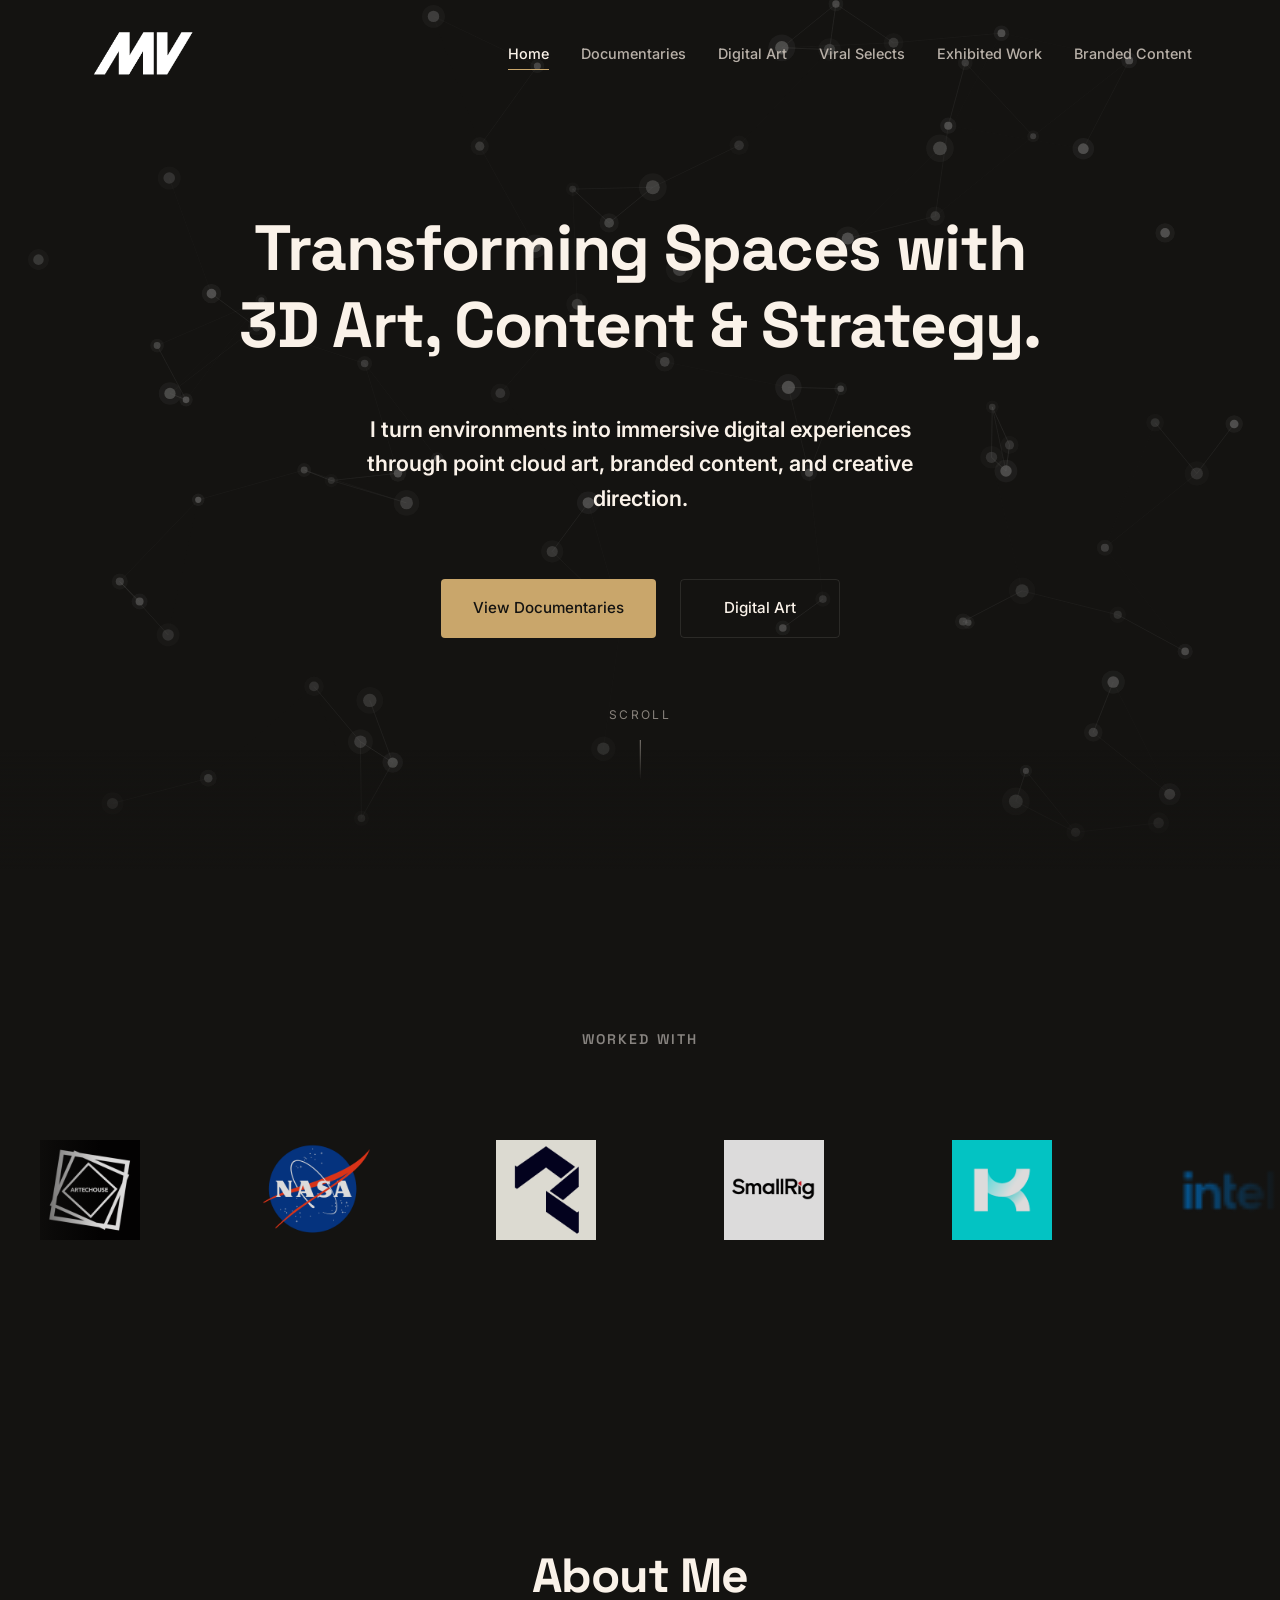
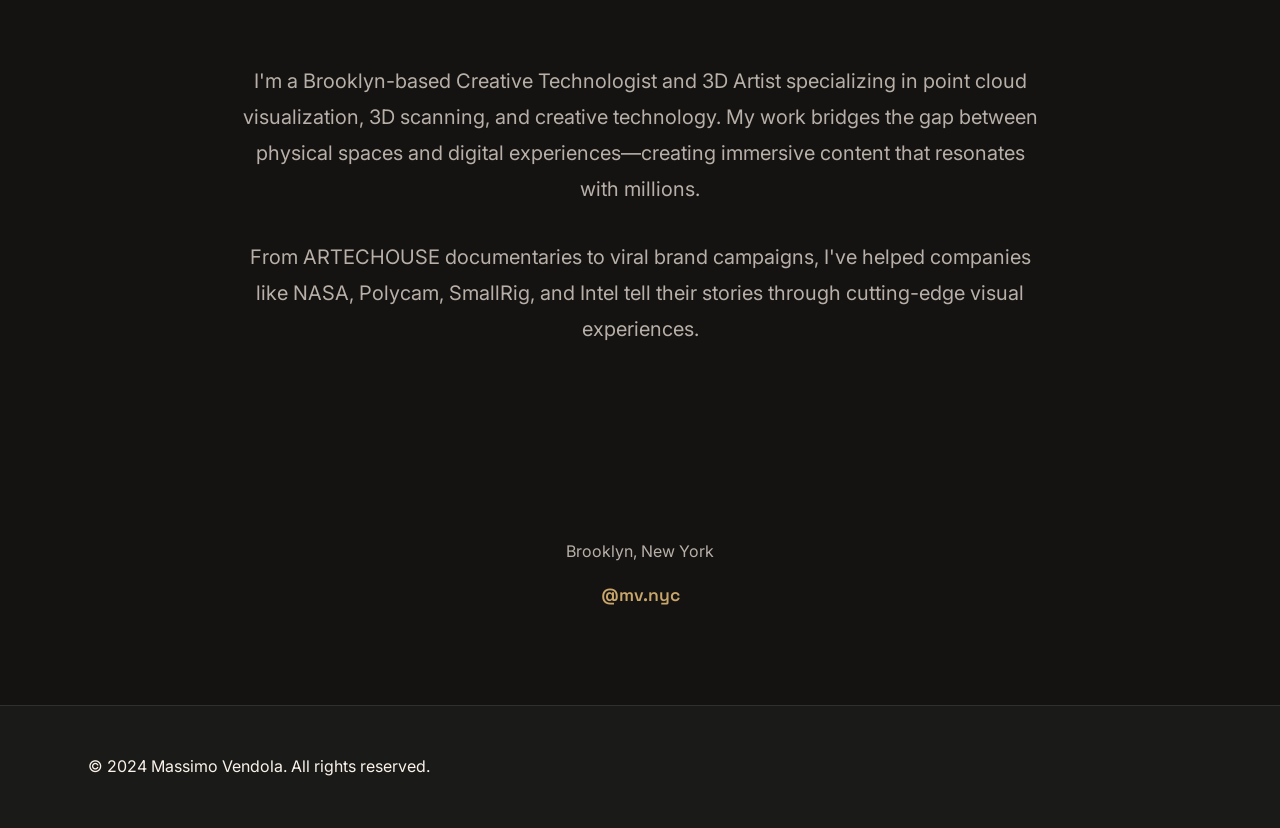
==== index.html @ 01d1ada9 "Move bio to About section, smaller hero title, bold subtitle" ====
<!DOCTYPE html>
<html lang="en">
<head>
    <meta charset="UTF-8">
    <meta name="viewport" content="width=device-width, initial-scale=1.0">
    <meta name="description" content="Massimo Vendola - Creative Technologist & 3D Artist. Transforming real-world environments into immersive digital experiences through point cloud art, branded content, and creative direction.">
    <meta name="keywords" content="3D Artist, Creative Technologist, Point Cloud Art, Branded Content, Creative Direction, Digital Art">
    <meta name="author" content="Massimo Vendola">
    <meta property="og:title" content="Massimo Vendola - Creative Technologist & 3D Artist">
    <meta property="og:description" content="Transforming real-world environments into immersive digital experiences.">
    <meta property="og:type" content="website">
    <title>Massimo Vendola - Creative Technologist & 3D Artist</title>
    <link rel="preconnect" href="https://fonts.googleapis.com">
    <link rel="preconnect" href="https://fonts.gstatic.com" crossorigin>
    <link href="https://fonts.googleapis.com/css2?family=Inter:wght@400;500;600&family=Space+Grotesk:wght@600;700&display=swap" rel="stylesheet">
    <link rel="stylesheet" href="styles.css">
</head>
<body>
    <!-- 3D Render Background -->
    <div class="hero-background"></div>
    
    <!-- Particle Canvas Background -->
    <canvas id="particleCanvas" class="particle-canvas"></canvas>

    <!-- Navigation -->
    <nav class="navbar" id="navbar">
        <div class="nav-container">
            <a href="index.html" class="nav-logo"><img src="assets/mv-logo.png" alt="Massimo Vendola" class="nav-logo-img"></a>
            <button class="nav-toggle" id="navToggle" aria-label="Toggle navigation">
                <span class="hamburger"></span>
            </button>
            <ul class="nav-menu" id="navMenu">
                <li><a href="index.html" class="nav-link active">Home</a></li>
                <li><a href="documentaries.html" class="nav-link">Documentaries</a></li>
                <li><a href="digital-art.html" class="nav-link">Digital Art</a></li>
                <li><a href="viral-selects.html" class="nav-link">Viral Selects</a></li>
                <li><a href="exhibited-work.html" class="nav-link">Exhibited Work</a></li>
                <li><a href="branded-content.html" class="nav-link">Branded Content</a></li>
            </ul>
        </div>
    </nav>

    <!-- Hero Section -->
    <section class="hero" id="home">
        <div class="hero-content">
            <h1 class="hero-title reveal">Transforming Spaces with 3D Art, Content & Strategy.</h1>
            <p class="hero-subtitle reveal">I turn environments into immersive digital experiences through point cloud art, branded content, and creative direction.</p>
            <div class="hero-ctas reveal">
                <a href="documentaries.html" class="btn btn-primary">View Documentaries</a>
                <a href="digital-art.html" class="btn btn-secondary">Digital Art</a>
            </div>
        </div>
        <div class="scroll-indicator">
            <span class="scroll-text">Scroll</span>
            <div class="scroll-line"></div>
        </div>
    </section>

    <!-- Clients Marquee Section -->
    <section class="clients-section" id="clients">
        <div class="container">
            <h2 class="clients-title reveal">Worked with</h2>
        </div>
        <div class="clients-marquee reveal">
            <div class="marquee-track">
                <div class="marquee-item">
                    <img src="assets/Artechouse.jpg" alt="ARTECHOUSE" class="marquee-logo">
                    <span class="marquee-name">ARTECHOUSE</span>
                </div>
                <div class="marquee-item">
                    <img src="assets/nasa.png" alt="NASA" class="marquee-logo">
                    <span class="marquee-name">NASA</span>
                </div>
                <div class="marquee-item">
                    <img src="assets/polycam.png" alt="Polycam" class="marquee-logo">
                    <span class="marquee-name">Polycam</span>
                </div>
                <div class="marquee-item">
                    <img src="assets/smallrig.png" alt="SmallRig" class="marquee-logo">
                    <span class="marquee-name">SmallRig</span>
                </div>
                <div class="marquee-item">
                    <img src="assets/kiri.png" alt="Kiri Engine" class="marquee-logo">
                    <span class="marquee-name">Kiri Engine</span>
                </div>
                <div class="marquee-item">
                    <img src="assets/intel.png" alt="Intel" class="marquee-logo">
                    <span class="marquee-name">Intel</span>
                </div>
                <div class="marquee-item">
                    <img src="assets/futureclassic.png" alt="Future Classic" class="marquee-logo">
                    <span class="marquee-name">Future Classic</span>
                </div>
                <div class="marquee-item">
                    <img src="assets/motionarray.png" alt="Motion Array" class="marquee-logo">
                    <span class="marquee-name">Motion Array</span>
                </div>
                <div class="marquee-item">
                    <img src="assets/kwik.png" alt="Kwik Learning" class="marquee-logo">
                    <span class="marquee-name">Kwik Learning</span>
                </div>
                <div class="marquee-item">
                    <img src="assets/lookingglass.png" alt="Looking Glass" class="marquee-logo">
                    <span class="marquee-name">Looking Glass</span>
                </div>
                <div class="marquee-item">
                    <img src="assets/humanperson.png" alt="Human Person" class="marquee-logo">
                    <span class="marquee-name">Human Person</span>
                </div>
                <div class="marquee-item">
                    <img src="assets/nohlab.png" alt="Nohlab" class="marquee-logo">
                    <span class="marquee-name">Nohlab</span>
                </div>
                <div class="marquee-item">
                    <img src="assets/jalc.png" alt="JALC" class="marquee-logo">
                    <span class="marquee-name">JALC</span>
                </div>
                <div class="marquee-item">
                    <img src="assets/bna.png" alt="BnA Hotels" class="marquee-logo">
                    <span class="marquee-name">BnA Hotels</span>
                </div>
                <!-- Duplicate for seamless loop -->
                <div class="marquee-item">
                    <img src="assets/Artechouse.jpg" alt="ARTECHOUSE" class="marquee-logo">
                    <span class="marquee-name">ARTECHOUSE</span>
                </div>
                <div class="marquee-item">
                    <img src="assets/nasa.png" alt="NASA" class="marquee-logo">
                    <span class="marquee-name">NASA</span>
                </div>
                <div class="marquee-item">
                    <img src="assets/polycam.png" alt="Polycam" class="marquee-logo">
                    <span class="marquee-name">Polycam</span>
                </div>
                <div class="marquee-item">
                    <img src="assets/smallrig.png" alt="SmallRig" class="marquee-logo">
                    <span class="marquee-name">SmallRig</span>
                </div>
                <div class="marquee-item">
                    <img src="assets/kiri.png" alt="Kiri Engine" class="marquee-logo">
                    <span class="marquee-name">Kiri Engine</span>
                </div>
                <div class="marquee-item">
                    <img src="assets/intel.png" alt="Intel" class="marquee-logo">
                    <span class="marquee-name">Intel</span>
                </div>
                <div class="marquee-item">
                    <img src="assets/futureclassic.png" alt="Future Classic" class="marquee-logo">
                    <span class="marquee-name">Future Classic</span>
                </div>
                <div class="marquee-item">
                    <img src="assets/motionarray.png" alt="Motion Array" class="marquee-logo">
                    <span class="marquee-name">Motion Array</span>
                </div>
            </div>
        </div>
    </section>

    <!-- About Section -->
    <section class="about-section" id="about">
        <div class="container">
            <h2 class="about-title reveal">About Me</h2>
            <div class="about-content reveal">
                <p>I'm a Brooklyn-based Creative Technologist and 3D Artist specializing in point cloud visualization, 3D scanning, and creative technology. My work bridges the gap between physical spaces and digital experiences—creating immersive content that resonates with millions.</p>
                <p>From ARTECHOUSE documentaries to viral brand campaigns, I've helped companies like NASA, Polycam, SmallRig, and Intel tell their stories through cutting-edge visual experiences.</p>
            </div>
        </div>
    </section>

    <!-- Contact Section -->
    <section class="contact-section" id="contact">
        <div class="container">
            <div class="contact-info reveal">
                <p class="contact-location">Brooklyn, New York</p>
                <p class="contact-social">
                    <a href="https://instagram.com/mv.nyc" target="_blank" rel="noopener">@mv.nyc</a>
                </p>
            </div>
        </div>
    </section>

    <!-- Footer -->
    <footer class="footer">
        <div class="container">
            <p class="footer-text">© 2024 Massimo Vendola. All rights reserved.</p>
        </div>
    </footer>

    <script src="particles.js"></script>
    <script src="script.js"></script>
</body>
</html>
---- styles.css ----
/**
 * Massimo Vendola Portfolio
 * Design System
 */

/* CSS Custom Properties */
:root {
    --bg-primary: #141311;
    --bg-surface: #1a1a18;
    --bg-card: #222220;
    --text-primary: #faf2e9;
    --text-secondary: #b8b0a8;
    --text-muted: #888480;
    --accent: #c9a66b;
    --accent-hover: #d4b47a;
    --border: rgba(250, 242, 233, 0.1);
    --border-hover: rgba(250, 242, 233, 0.2);
    
    --font-heading: 'Space Grotesk', sans-serif;
    --font-body: 'Inter', sans-serif;
    
    --space-xs: 0.5rem;
    --space-sm: 1rem;
    --space-md: 1.5rem;
    --space-lg: 2rem;
    --space-xl: 3rem;
    --space-2xl: 4rem;
    --space-3xl: 6rem;
    --space-4xl: 8rem;
    
    --transition-fast: 0.2s ease;
    --transition-base: 0.3s ease;
    --transition-slow: 0.5s ease;
    
    --container-max: 1200px;
    --container-padding: clamp(1.5rem, 5vw, 3rem);
}

/* Reset & Base */
*, *::before, *::after {
    box-sizing: border-box;
    margin: 0;
    padding: 0;
}

html {
    scroll-behavior: smooth;
    font-size: 16px;
}

body {
    font-family: var(--font-body);
    font-weight: 400;
    line-height: 1.6;
    color: var(--text-primary);
    background-color: var(--bg-primary);
    -webkit-font-smoothing: antialiased;
    min-height: 100vh;
}

a { color: inherit; text-decoration: none; }
button { font-family: inherit; cursor: pointer; border: none; background: none; }

.container {
    max-width: var(--container-max);
    margin: 0 auto;
    padding: 0 var(--container-padding);
}

/* Navigation */
.navbar {
    position: fixed;
    top: 0;
    left: 0;
    right: 0;
    z-index: 1000;
    padding: var(--space-md) 0;
    transition: var(--transition-base);
    background: transparent;
}

.navbar.scrolled {
    background: rgba(20, 19, 17, 0.95);
    backdrop-filter: blur(20px);
    border-bottom: 1px solid var(--border);
}

.nav-container {
    max-width: var(--container-max);
    margin: 0 auto;
    padding: 0 var(--container-padding);
    display: flex;
    align-items: center;
    justify-content: space-between;
}

.nav-logo {
    font-family: var(--font-heading);
    font-weight: 700;
    font-size: 1.5rem;
    color: #faf2e9;
    letter-spacing: -0.02em;
    display: flex;
    align-items: center;
    gap: 0.5rem;
}

.nav-logo-text {
    background: #faf2e9;
    color: var(--bg-primary);
    padding: 0.35rem 0.6rem;
    border-radius: 6px;
    font-weight: 700;
    font-size: 1.25rem;
    line-height: 1;
}

.nav-logo:hover { color: var(--accent); }
.nav-logo:hover .nav-logo-text { background: var(--accent); }

.nav-logo-img {
    height: 60px;
    width: auto;
    display: block;
    filter: brightness(0) invert(1);
}

.nav-menu {
    display: flex;
    list-style: none;
    gap: var(--space-lg);
}

.nav-link {
    font-size: 0.9rem;
    font-weight: 500;
    color: var(--text-secondary);
    position: relative;
    padding: 0.5rem 0;
    transition: var(--transition-fast);
}

.nav-link::after {
    content: '';
    position: absolute;
    bottom: 0;
    left: 0;
    width: 0;
    height: 1px;
    background: var(--accent);
    transition: var(--transition-base);
}

.nav-link:hover, .nav-link.active { color: var(--text-primary); }
.nav-link:hover::after, .nav-link.active::after { width: 100%; }

.nav-toggle {
    display: none;
    width: 2rem;
    height: 2rem;
    position: relative;
    z-index: 1001;
}

.hamburger, .hamburger::before, .hamburger::after {
    display: block;
    width: 1.5rem;
    height: 2px;
    background: var(--text-primary);
    position: absolute;
    transition: var(--transition-fast);
}

.hamburger {
    top: 50%;
    left: 50%;
    transform: translate(-50%, -50%);
}

.hamburger::before, .hamburger::after { content: ''; left: 0; }
.hamburger::before { top: -6px; }
.hamburger::after { top: 6px; }

.nav-toggle.active .hamburger { background: transparent; }
.nav-toggle.active .hamburger::before { top: 0; transform: rotate(45deg); }
.nav-toggle.active .hamburger::after { top: 0; transform: rotate(-45deg); }

/* Particle Canvas */
.particle-canvas {
    position: fixed;
    top: 0;
    left: 0;
    width: 100%;
    height: 100%;
    z-index: 2;
    opacity: 0.5;
    pointer-events: auto;
}

/* 3D Render Background - Hero only */
.hero-background {
    position: absolute;
    top: 0;
    left: 0;
    width: 100%;
    height: 100%;
    z-index: 0;
    background-image: url('assets/i-hope-you-render.png');
    background-size: cover;
    background-position: center;
    background-repeat: no-repeat;
    opacity: 0.5;
    pointer-events: none;
    mask-image: linear-gradient(to bottom, rgba(0,0,0,1) 0%, rgba(0,0,0,1) 70%, rgba(0,0,0,0) 100%);
    -webkit-mask-image: linear-gradient(to bottom, rgba(0,0,0,1) 0%, rgba(0,0,0,1) 70%, rgba(0,0,0,0) 100%);
}

/* Hero Section */
.hero {
    min-height: 100vh;
    display: flex;
    flex-direction: column;
    justify-content: center;
    align-items: center;
    position: relative;
    padding: calc(var(--space-3xl) + 80px) var(--container-padding) 180px;
    overflow: visible;
}

.hero::after {
    content: '';
    position: absolute;
    bottom: 0;
    left: 0;
    width: 100%;
    height: 150px;
    background: linear-gradient(to bottom, transparent 0%, var(--bg-primary) 80%);
    pointer-events: none;
    z-index: 2;
}

.hero-content {
    position: relative;
    z-index: 3;
    text-align: center;
    max-width: 900px;
    padding-bottom: var(--space-xl);
}

.hero-title {
    font-family: var(--font-heading);
    font-weight: 700;
    font-size: clamp(2rem, 6vw, 4rem);
    line-height: 1.2;
    margin-bottom: var(--space-xl);
    letter-spacing: -0.02em;
    color: var(--text-primary);
    padding: 0 var(--space-md);
}

.hero-subtitle {
    font-size: clamp(1.1rem, 2.2vw, 1.35rem);
    font-weight: 600;
    color: var(--text-primary);
    max-width: 650px;
    margin: 0 auto var(--space-2xl);
    line-height: 1.6;
    padding: 0 var(--space-lg);
}

.hero-bio {
    font-size: 1.1rem;
    color: var(--text-secondary);
    max-width: 700px;
    margin: 0 auto var(--space-2xl);
    line-height: 1.9;
    padding: 0 var(--space-md);
    padding: 0 var(--space-sm);
}

.hero-bio p { margin-bottom: var(--space-md); }
.hero-bio p:last-child { margin-bottom: 0; }

.hero-ctas {
    display: flex;
    gap: var(--space-md);
    justify-content: center;
    flex-wrap: wrap;
}

/* Buttons */
.btn {
    display: inline-flex;
    align-items: center;
    justify-content: center;
    padding: 1rem 2rem;
    font-family: var(--font-body);
    font-size: 0.95rem;
    font-weight: 500;
    border-radius: 4px;
    transition: var(--transition-base);
    min-width: 160px;
}

.btn-primary {
    background: var(--accent);
    color: var(--bg-primary);
}

.btn-primary:hover {
    background: var(--accent-hover);
    transform: translateY(-2px);
}

.btn-secondary {
    background: transparent;
    color: var(--text-primary);
    border: 1px solid var(--border);
}

.btn-secondary:hover {
    border-color: var(--border-hover);
    background: rgba(250, 242, 233, 0.05);
    transform: translateY(-2px);
}

.scroll-indicator {
    position: absolute;
    bottom: 120px;
    left: 50%;
    transform: translateX(-50%);
    display: flex;
    flex-direction: column;
    align-items: center;
    gap: var(--space-sm);
    opacity: 0.7;
    animation: bounce 2s infinite;
    z-index: 10;
    pointer-events: none;
}

.scroll-text {
    font-size: 0.75rem;
    text-transform: uppercase;
    letter-spacing: 0.2em;
    color: var(--text-secondary);
}

.scroll-line {
    width: 1px;
    height: 40px;
    background: linear-gradient(to bottom, var(--text-secondary), transparent);
}

@keyframes bounce {
    0%, 100% { transform: translateX(-50%) translateY(0); }
    50% { transform: translateX(-50%) translateY(8px); }
}

/* Page Header */
.page-header {
    padding: calc(var(--space-4xl) + 80px) 0 var(--space-2xl);
    text-align: center;
    position: relative;
    z-index: 1;
}

.page-title {
    font-family: var(--font-heading);
    font-weight: 700;
    font-size: clamp(2rem, 5vw, 3.5rem);
    letter-spacing: -0.02em;
    margin-bottom: var(--space-md);
    color: var(--text-primary);
}

.page-subtitle, .page-description {
    font-size: clamp(1rem, 2vw, 1.25rem);
    color: var(--text-secondary);
    max-width: 700px;
    margin: 0 auto;
    line-height: 1.6;
    padding: 0 var(--space-sm);
}

/* Clients Section */
.clients-section {
    padding: var(--space-4xl) 0;
    text-align: center;
    position: relative;
    z-index: 2;
    background: var(--bg-primary);
}

.clients-title {
    font-family: var(--font-heading);
    font-weight: 600;
    font-size: 0.875rem;
    color: var(--text-muted);
    text-transform: uppercase;
    letter-spacing: 0.15em;
    margin-bottom: var(--space-xl);
}

.clients-grid {
    display: flex;
    flex-wrap: wrap;
    justify-content: center;
}

/* Clients Marquee */
.clients-marquee {
    overflow: hidden;
    width: 100%;
    padding: var(--space-lg) 0;
    position: relative;
}

.clients-marquee::before,
.clients-marquee::after {
    content: '';
    position: absolute;
    top: 0;
    width: 100px;
    height: 100%;
    z-index: 2;
    pointer-events: none;
}

.clients-marquee::before {
    left: 0;
    background: linear-gradient(to right, var(--bg-primary), transparent);
}

.clients-marquee::after {
    right: 0;
    background: linear-gradient(to left, var(--bg-primary), transparent);
}

.marquee-track {
    display: flex;
    gap: var(--space-xl);
    animation: marquee 30s linear infinite;
    width: fit-content;
}

.marquee-track:hover {
    animation-play-state: paused;
}

@keyframes marquee {
    0% { transform: translateX(0); }
    100% { transform: translateX(-50%); }
}

.marquee-item {
    flex-shrink: 0;
    display: flex;
    flex-direction: column;
    align-items: center;
    justify-content: center;
    position: relative;
    min-width: 180px;
    height: 120px;
    transition: var(--transition-base);
    cursor: pointer;
}

.marquee-item:hover {
    transform: translateY(-4px);
}

.marquee-logo {
    width: 140px;
    height: 100px;
    object-fit: contain;
    opacity: 0.85;
    transition: var(--transition-base);
}

.marquee-item:hover .marquee-logo {
    opacity: 1;
    filter: blur(4px);
}

.marquee-name {
    position: absolute;
    top: 50%;
    left: 50%;
    transform: translate(-50%, -50%);
    font-family: var(--font-heading);
    font-weight: 700;
    font-size: 0.875rem;
    color: var(--text-primary);
    text-transform: uppercase;
    letter-spacing: 0.1em;
    opacity: 0;
    transition: var(--transition-base);
    z-index: 10;
    text-align: center;
    padding: var(--space-sm) var(--space-md);
    background: rgba(10, 10, 10, 0.7);
    backdrop-filter: blur(8px);
    border-radius: 8px;
    white-space: nowrap;
    pointer-events: none;
}

.marquee-item:hover .marquee-name {
    opacity: 1;
    color: var(--accent);
}

.client-logo {
    font-family: var(--font-heading);
    font-weight: 600;
    font-size: 0.875rem;
    color: var(--text-secondary);
    padding: var(--space-sm) var(--space-md);
    background: var(--bg-card);
    border: 1px solid var(--border);
    border-radius: 6px;
    transition: var(--transition-base);
    display: flex;
    align-items: center;
    gap: var(--space-xs);
}

.client-logo:hover {
    border-color: var(--accent);
    color: var(--text-primary);
    transform: translateY(-2px);
}

.client-logo img, .client-logo svg {
    height: 20px;
    width: auto;
    max-width: 80px;
}

/* About Section */
.about-section {
    padding: var(--space-4xl) 0;
    text-align: center;
    background: var(--bg-primary);
    position: relative;
    z-index: 2;
}

.about-title {
    font-family: var(--font-heading);
    font-weight: 700;
    font-size: clamp(2rem, 5vw, 3rem);
    color: var(--text-primary);
    margin-bottom: var(--space-xl);
    letter-spacing: -0.02em;
}

.about-content {
    max-width: 800px;
    margin: 0 auto;
}

.about-content p {
    font-size: clamp(1.1rem, 2vw, 1.25rem);
    color: var(--text-secondary);
    line-height: 1.8;
    margin-bottom: var(--space-lg);
}

.about-content p:last-child {
    margin-bottom: 0;
}

/* Contact Section */
.contact-section {
    padding: var(--space-2xl) 0 var(--space-3xl);
    text-align: center;
}

.contact-info {
    display: flex;
    flex-direction: column;
    gap: var(--space-sm);
    align-items: center;
}

.contact-location {
    font-size: 1rem;
    color: var(--text-secondary);
}

.contact-social {
    font-family: var(--font-heading);
    font-weight: 600;
    font-size: 1.1rem;
}

.contact-social a {
    color: var(--accent);
    transition: var(--transition-fast);
}

.contact-social a:hover { color: var(--accent-hover); }

/* ============================================
   CAROUSEL STYLES
   ============================================ */
.carousel-container {
    position: relative;
    max-width: 1000px;
    margin: 0 auto var(--space-xl);
}

.carousel {
    display: flex;
    overflow: hidden;
    border-radius: 12px;
    background: var(--bg-card);
}

.carousel-track {
    display: flex;
    transition: transform 0.5s ease;
}

.carousel-slide {
    min-width: 100%;
    padding: 0;
}

.carousel-slide .video-wrapper {
    position: relative;
    padding-bottom: 56.25%;
    background: var(--bg-surface);
}

.carousel-slide .video-wrapper iframe {
    position: absolute;
    top: 0;
    left: 0;
    width: 100%;
    height: 100%;
    border: none;
}

.carousel-btn {
    position: absolute;
    top: 50%;
    transform: translateY(-50%);
    width: 48px;
    height: 48px;
    border-radius: 50%;
    background: var(--bg-surface);
    border: 1px solid var(--border);
    color: var(--text-primary);
    font-size: 1.25rem;
    cursor: pointer;
    transition: var(--transition-base);
    display: flex;
    align-items: center;
    justify-content: center;
    z-index: 10;
}

.carousel-btn:hover {
    background: var(--accent);
    border-color: var(--accent);
    color: var(--bg-primary);
}

.carousel-btn.prev { left: -24px; }
.carousel-btn.next { right: -24px; }

.carousel-dots {
    display: flex;
    justify-content: center;
    gap: var(--space-xs);
    margin-top: var(--space-md);
}

.carousel-dot {
    width: 8px;
    height: 8px;
    border-radius: 50%;
    background: var(--border);
    border: none;
    cursor: pointer;
    transition: var(--transition-base);
}

.carousel-dot.active {
    background: var(--accent);
    width: 24px;
    border-radius: 4px;
}

/* Reels Carousel */
.reels-carousel-container {
    position: relative;
    max-width: 1000px;
    margin: 0 auto var(--space-xl);
}

.reels-carousel {
    display: flex;
    overflow: hidden;
    gap: var(--space-lg);
}

.reels-track {
    display: flex;
    gap: var(--space-lg);
    transition: transform 0.5s ease;
}

.reel-slide {
    min-width: calc(33.333% - 1rem);
    flex-shrink: 0;
    padding: 0;  /* Ensure no extra padding */
}

.instagram-wrapper {
    width: 100%;
    max-width: 100%;
}

.reel-slide .instagram-wrapper {
    background: var(--bg-card);
    border-radius: 12px;
    overflow: hidden;
    border: 1px solid var(--border);
    min-height: 580px;
}

.reel-slide blockquote {
    margin: 0 !important;
    width: 100% !important;
}

.reels-carousel-btn {
    position: absolute;
    top: 50%;
    transform: translateY(-50%);
    width: 44px;
    height: 44px;
    border-radius: 50%;
    background: var(--bg-surface);
    border: 1px solid var(--border);
    color: var(--text-primary);
    font-size: 1.1rem;
    cursor: pointer;
    transition: var(--transition-base);
    display: flex;
    align-items: center;
    justify-content: center;
    z-index: 10;
}

.reels-carousel-btn:hover {
    background: var(--accent);
    border-color: var(--accent);
    color: var(--bg-primary);
}

.reels-carousel-btn.prev { left: -22px; }
.reels-carousel-btn.next { right: -22px; }

/* ============================================
   SECTION TITLES FOR CAROUSELS
   ============================================ */
.carousel-section {
    margin-bottom: var(--space-2xl);
}

.carousel-section-title {
    font-family: var(--font-heading);
    font-weight: 600;
    font-size: 1.25rem;
    color: var(--text-primary);
    margin-bottom: var(--space-lg);
    text-align: center;
}

/* ============================================
   EXHIBITED WORK
   ============================================ */
.exhibited-section {
    padding: 0 0 var(--space-xl);
    text-align: center;
}

.exhibited-text {
    font-size: clamp(1.1rem, 2vw, 1.35rem);
    color: var(--text-secondary);
    line-height: 1.8;
    margin-bottom: var(--space-xl);
    max-width: 800px;
    margin-left: auto;
    margin-right: auto;
}

.vertical-video-placeholder {
    max-width: 400px;
    margin: 0 auto var(--space-xl);
}

.vertical-video-wrapper {
    position: relative;
    padding-bottom: 177.78%;
    background: var(--bg-card);
    border-radius: 12px;
    overflow: hidden;
    border: 1px solid var(--border);
}

.vertical-video-wrapper iframe {
    position: absolute;
    top: 0;
    left: 0;
    width: 100%;
    height: 100%;
    border: none;
}

/* ============================================
   METRICS SECTION
   ============================================ */
.metrics-section {
    padding: var(--space-2xl) 0 var(--space-lg);
    text-align: center;
    position: relative;
    z-index: 1;
}

.metrics-grid {
    display: flex;
    justify-content: center;
    gap: var(--space-xl);
    flex-wrap: wrap;
    margin-bottom: var(--space-lg);
}

.metric-item {
    display: flex;
    flex-direction: column;
    align-items: center;
    gap: var(--space-xs);
}

.metric-number {
    font-family: var(--font-heading);
    font-weight: 700;
    font-size: clamp(2rem, 5vw, 3rem);
    color: var(--accent);
    line-height: 1;
}

.metric-label {
    font-size: 0.875rem;
    color: var(--text-secondary);
    text-transform: uppercase;
    letter-spacing: 0.1em;
}

.metrics-copy {
    font-size: clamp(1rem, 2vw, 1.125rem);
    color: var(--text-secondary);
    max-width: 800px;
    margin: 0 auto;
    line-height: 1.7;
}

@media (max-width: 768px) {
    .metrics-grid {
        gap: var(--space-lg);
    }
    
    .metric-item {
        min-width: 120px;
    }
}

/* ============================================
   BRANDED CONTENT - BRAND SECTIONS
   ============================================ */
.brands-container {
    display: flex;
    flex-direction: column;
    gap: var(--space-3xl);
    margin-bottom: var(--space-2xl);
}

.brand-section {
    background: var(--bg-card);
    border: 1px solid var(--border);
    border-radius: 16px;
    overflow: hidden;
    transition: var(--transition-base);
    padding: var(--space-xl);
}

.brand-section:hover {
    border-color: var(--border-hover);
}

.brand-header {
    margin-bottom: var(--space-lg);
}

.brand-name {
    font-family: var(--font-heading);
    font-weight: 700;
    font-size: clamp(2rem, 5vw, 3rem);
    color: var(--text-primary);
    margin-bottom: var(--space-xs);
    letter-spacing: -0.02em;
}

.brand-subtitle {
    font-family: var(--font-body);
    font-size: 1rem;
    color: var(--text-muted);
    text-transform: uppercase;
    letter-spacing: 0.1em;
}

.brand-content {
    display: grid;
    grid-template-columns: 1fr 1fr;
    gap: var(--space-xl);
    align-items: start;
}

.brand-copy {
    font-size: 1.1rem;
    color: var(--text-secondary);
    line-height: 1.8;
}

.brand-embed-wrapper {
    background: var(--bg-surface);
    border-radius: 12px;
    overflow: hidden;
    border: 1px solid var(--border);
    min-height: 300px;
    display: flex;
    align-items: center;
    justify-content: center;
}

.brand-embed-placeholder {
    color: var(--text-muted);
    font-size: 0.9rem;
    text-align: center;
    padding: var(--space-lg);
}

.brand-embed-wrapper blockquote {
    margin: 0 auto !important;
    width: 100% !important;
}

/* Brand Image Styles */
.brand-image-wrapper {
    background: var(--bg-surface);
    border-radius: 12px;
    overflow: hidden;
    border: 1px solid var(--border);
    display: flex;
    align-items: center;
    justify-content: center;
    padding: var(--space-lg);
    min-height: 300px;
}

.brand-image {
    max-width: 100%;
    max-height: 280px;
    width: auto;
    height: auto;
    object-fit: contain;
    border-radius: 8px;
}

@media (max-width: 768px) {
    .brand-section {
        padding: var(--space-lg);
    }
    
    .brand-content {
        grid-template-columns: 1fr;
        gap: var(--space-lg);
    }
    
    .brand-copy {
        font-size: 1rem;
    }
    
    .brand-embed-wrapper {
        min-height: 250px;
    }
    
    .brand-image-wrapper {
        min-height: 250px;
        padding: var(--space-md);
    }
    
    .brand-image {
        max-height: 220px;
    }
}

/* ============================================
   CTA SECTION
   ============================================ */
.cta-section {
    text-align: center;
    padding: var(--space-xl) 0;
}

.link-button {
    display: inline-block;
    font-family: var(--font-heading);
    font-weight: 600;
    font-size: 1rem;
    color: var(--accent);
    padding: var(--space-sm) var(--space-lg);
    border: 1px solid var(--accent);
    border-radius: 4px;
    transition: var(--transition-base);
}

.link-button:hover {
    background: var(--accent);
    color: var(--bg-primary);
}

/* ============================================
   FOOTER
   ============================================ */
.footer {
    background: var(--bg-surface);
    padding: var(--space-xl) 0;
    border-top: 1px solid var(--border);
    position: relative;
    z-index: 1;
}

.footer-content {
    display: flex;
    justify-content: space-between;
    align-items: center;
    flex-wrap: wrap;
    gap: var(--space-md);
}

.footer-location {
    font-size: 0.9rem;
    color: var(--text-secondary);
}

.footer-social a {
    font-family: var(--font-heading);
    font-weight: 600;
    color: var(--accent);
    transition: var(--transition-fast);
}

.footer-social a:hover { color: var(--accent-hover); }

/* ============================================
   REVEAL ANIMATIONS
   ============================================ */
.reveal {
    opacity: 0;
    transform: translateY(30px);
    transition: opacity 0.6s ease, transform 0.6s ease;
}

.reveal.active {
    opacity: 1;
    transform: translateY(0);
}

/* ============================================
   RESPONSIVE STYLES
   ============================================ */
@media (max-width: 1024px) {
    .reel-slide {
        min-width: calc(50% - 0.75rem);
    }
    
    .carousel-btn.prev, .carousel-btn.next {
        left: 10px;
        right: auto;
    }
    
    .carousel-btn.next {
        right: 10px;
        left: auto;
    }
    
    .reels-carousel-btn.prev, .reels-carousel-btn.next {
        left: 10px;
        right: auto;
    }
    
    .reels-carousel-btn.next {
        right: 10px;
        left: auto;
    }
}

@media (max-width: 768px) {
    .nav-toggle { display: block; }
    
    .nav-menu {
        position: fixed;
        top: 0;
        right: -100%;
        width: 100%;
        height: 100vh;
        background: rgba(20, 19, 17, 0.98);
        backdrop-filter: blur(20px);
        flex-direction: column;
        justify-content: center;
        align-items: center;
        gap: var(--space-xl);
        transition: right 0.3s ease;
        list-style: none;
        padding: 0;
    }
    
    .nav-menu.active { right: 0; }
    
    .nav-link {
        font-size: 1.5rem;
        color: var(--text-primary);
    }
    
    .hero {
        padding-top: calc(var(--space-3xl) + 40px);
    }
    
    .hero-title, .hero-subtitle, .hero-bio {
        padding: 0 var(--space-xs);
    }
    
    .hero-ctas {
        flex-direction: column;
        align-items: center;
    }
    
    .btn {
        width: 100%;
        max-width: 280px;
    }
    
    .reel-slide {
        min-width: 100%;
    }
    
    .carousel-btn, .reels-carousel-btn {
        width: 40px;
        height: 40px;
        font-size: 1rem;
    }
    
    .brand-header {
        padding: var(--space-md);
    }
    
    .brand-content {
        padding: var(--space-md);
    }
    
    .page-header {
        padding: calc(var(--space-3xl) + 60px) 0 var(--space-xl);
    }
    
    .footer-content {
        flex-direction: column;
        text-align: center;
    }
    
    .clients-grid {
        gap: var(--space-sm);
    }
    
    .client-logo {
        font-size: 0.8rem;
        padding: var(--space-xs) var(--space-sm);
    }
}

@media (max-width: 480px) {
    .carousel-section-title {
        font-size: 1.1rem;
    }
    
    .brand-name {
        font-size: 1.1rem;
    }
    
    .brand-logo-icon {
        width: 40px;
        height: 40px;
        font-size: 0.875rem;
    }
}

/* ============================================
   PAGE LAYOUT FIXES - Documentaries & Digital Art
   ============================================ */

/* Main page wrapper */
.page-main {
    position: relative;
    z-index: 1;
    min-height: 100vh;
    padding-bottom: var(--space-2xl);
}

/* Page Header Container - Fixed layout */
.page-header-container {
    padding: calc(var(--space-4xl) + 80px) 0 var(--space-2xl);
    text-align: center;
    position: relative;
    z-index: 1;
}

.page-header-content {
    max-width: 900px;
    margin: 0 auto;
}

.page-title {
    font-family: var(--font-heading);
    font-weight: 700;
    font-size: clamp(2rem, 5vw, 3.5rem);
    letter-spacing: -0.02em;
    margin-bottom: var(--space-md);
    color: var(--text-primary);
    text-align: center;
}

.page-subtitle {
    font-size: clamp(1rem, 2vw, 1.25rem);
    color: var(--text-secondary);
    max-width: 700px;
    margin: 0 auto;
    line-height: 1.6;
    padding: 0 var(--space-sm);
    text-align: center;
}

/* Carousel Section Wrapper */
.carousel-section-wrapper {
    padding: var(--space-xl) 0;
    position: relative;
    z-index: 1;
}

.carousel-section-wrapper.reels-section {
    padding-top: var(--space-2xl);
}

/* Ensure carousel section titles are visible */
.carousel-section-title {
    font-family: var(--font-heading);
    font-weight: 600;
    font-size: 1.5rem;
    color: var(--text-primary);
    margin-bottom: var(--space-xl);
    text-align: center;
}

/* Fix reveal animations - show content immediately */
.reveal {
    opacity: 1;
    transform: translateY(0);
    transition: opacity 0.6s ease, transform 0.6s ease;
}

.reveal.active {
    opacity: 1;
    transform: translateY(0);
}

/* Adjusted particle canvas for better visibility */
.particle-canvas {
    position: fixed;
    top: 0;
    left: 0;
    width: 100%;
    height: 100%;
    z-index: 0;
    opacity: 0.4;
    pointer-events: auto;
}

/* CTA Section Spacing */
.cta-section {
    text-align: center;
    padding: var(--space-2xl) 0 var(--space-xl);
}

@media (max-width: 768px) {
    .page-header-container {
        padding: calc(var(--space-3xl) + 60px) 0 var(--space-xl);
    }
    
    .page-subtitle {
        padding: 0 var(--space-md);
    }
    
    .carousel-section-wrapper {
        padding: var(--space-lg) 0;
    }
    
    .carousel-section-wrapper.reels-section {
        padding-top: var(--space-xl);
    }
}

@media (prefers-reduced-motion: reduce) {
    *, *::before, *::after {
        animation-duration: 0.01ms !important;
        animation-iteration-count: 1 !important;
        transition-duration: 0.01ms !important;
        scroll-behavior: auto !important;
    }
    
    .scroll-indicator { animation: none; }
    .reveal { opacity: 1; transform: none; }
}

/* ============================================
   DOCUMENTARY PAGE SPECIFIC STYLES
   ============================================ */

/* Documentary Header - Centered layout */
.documentary-header {
    padding: calc(var(--space-4xl) + 100px) 0 var(--space-2xl);
    text-align: center;
    position: relative;
    z-index: 1;
}

.documentary-header-content {
    max-width: 900px;
    margin: 0 auto;
    display: flex;
    flex-direction: column;
    align-items: center;
    gap: var(--space-md);
}

.documentary-header .page-title {
    font-family: var(--font-heading);
    font-weight: 700;
    font-size: clamp(2.5rem, 6vw, 4rem);
    letter-spacing: -0.02em;
    color: var(--text-primary);
    text-align: center;
    margin-bottom: 0;
}

.documentary-subtitle {
    font-size: clamp(1.1rem, 2.5vw, 1.5rem);
    color: var(--text-secondary);
    max-width: 700px;
    margin: 0 auto;
    line-height: 1.6;
    text-align: center;
    padding: 0 var(--space-md);
}

/* Documentary Carousel Section */
.documentary-carousel-section {
    padding: var(--space-xl) 0 var(--space-3xl);
    position: relative;
    z-index: 1;
}

.documentary-carousel-section .carousel-container {
    max-width: 1000px;
    margin: 0 auto var(--space-2xl);
}

/* Documentary CTA */
.documentary-cta {
    text-align: center;
    padding: var(--space-xl) 0;
}

/* Responsive adjustments for documentaries */
@media (max-width: 768px) {
    .documentary-header {
        padding: calc(var(--space-3xl) + 80px) 0 var(--space-xl);
    }
    
    .documentary-header .page-title {
        font-size: clamp(2rem, 8vw, 3rem);
    }
    
    .documentary-subtitle {
        font-size: clamp(1rem, 4vw, 1.25rem);
        padding: 0 var(--space-sm);
    }
    
    .documentary-carousel-section {
        padding: var(--space-lg) 0 var(--space-2xl);
    }
    
    .documentary-cta {
        padding: var(--space-lg) 0;
    }
}
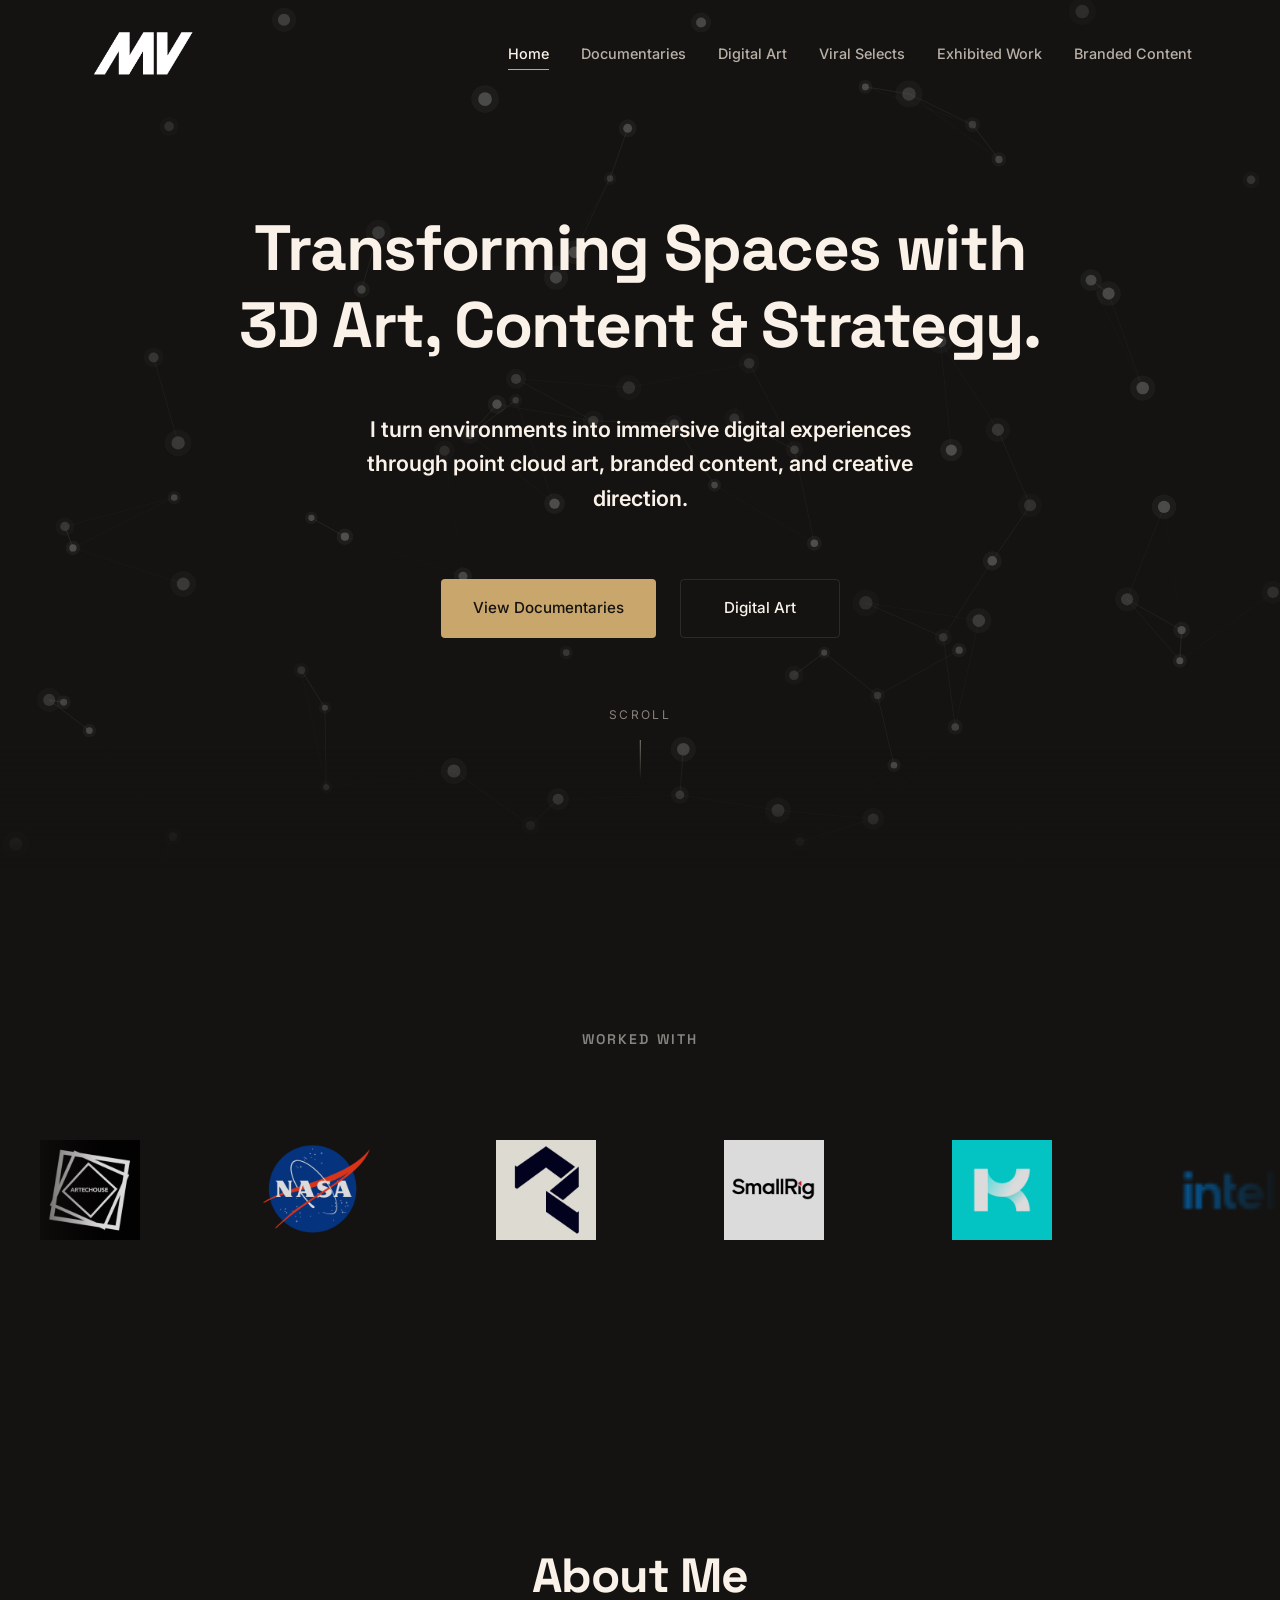
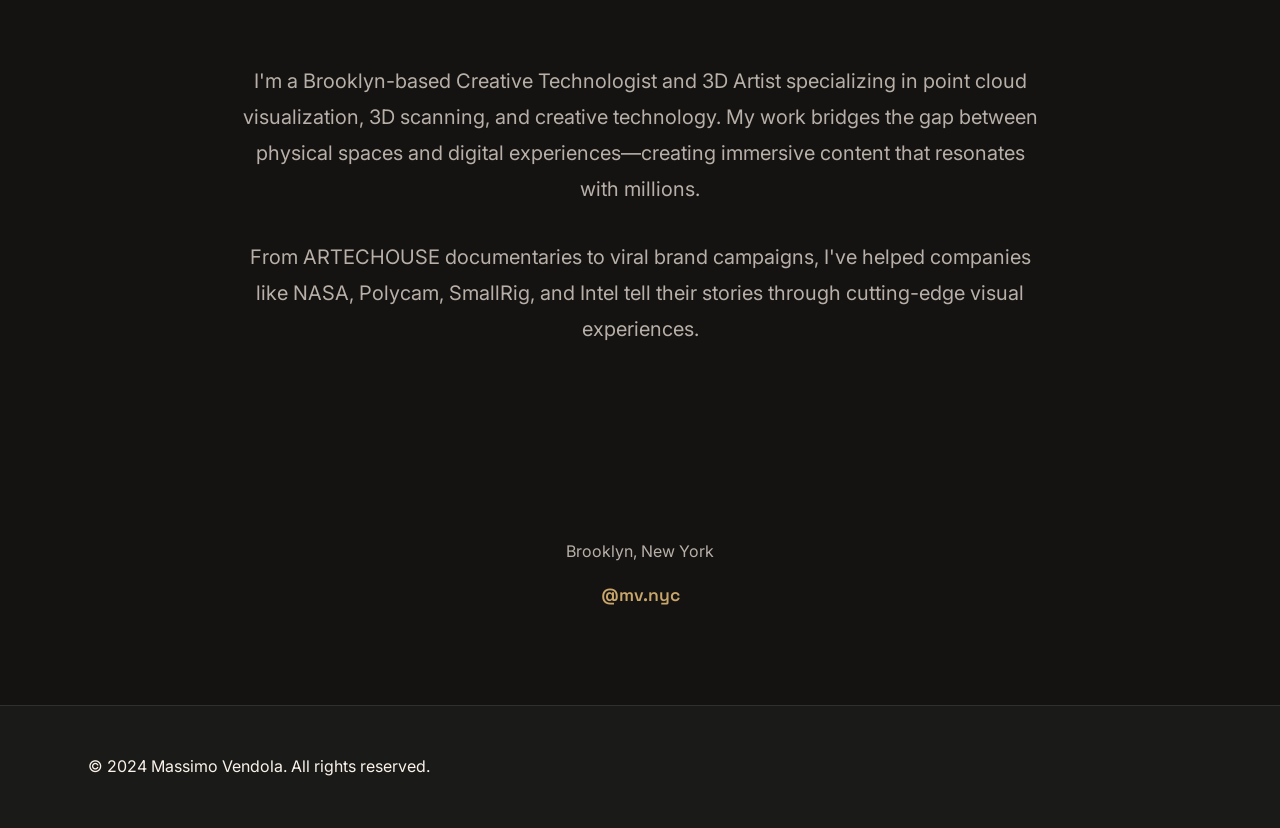
==== commit fbdf0c31: "Add Kilo Code to marquee, slow down animation on hover instead of stopping" ====
--- a/index.html
+++ b/index.html
@@ -88,6 +88,10 @@
                     <span class="marquee-name">Intel</span>
                 </div>
                 <div class="marquee-item">
+                    <img src="assets/kilo-logo.png" alt="Kilo Code" class="marquee-logo">
+                    <span class="marquee-name">Kilo Code</span>
+                </div>
+                <div class="marquee-item">
                     <img src="assets/futureclassic.png" alt="Future Classic" class="marquee-logo">
                     <span class="marquee-name">Future Classic</span>
                 </div>
@@ -145,12 +149,12 @@
                     <span class="marquee-name">Intel</span>
                 </div>
                 <div class="marquee-item">
+                    <img src="assets/kilo-logo.png" alt="Kilo Code" class="marquee-logo">
+                    <span class="marquee-name">Kilo Code</span>
+                </div>
+                <div class="marquee-item">
                     <img src="assets/futureclassic.png" alt="Future Classic" class="marquee-logo">
                     <span class="marquee-name">Future Classic</span>
-                </div>
-                <div class="marquee-item">
-                    <img src="assets/motionarray.png" alt="Motion Array" class="marquee-logo">
-                    <span class="marquee-name">Motion Array</span>
                 </div>
             </div>
         </div>
--- a/styles.css
+++ b/styles.css
@@ -445,10 +445,15 @@
 }
 
 .marquee-track:hover {
-    animation-play-state: paused;
+    animation: marquee-slow 90s linear infinite;
 }
 
 @keyframes marquee {
+    0% { transform: translateX(0); }
+    100% { transform: translateX(-50%); }
+}
+
+@keyframes marquee-slow {
     0% { transform: translateX(0); }
     100% { transform: translateX(-50%); }
 }
@@ -617,6 +622,16 @@
     overflow: hidden;
     border-radius: 12px;
     background: var(--bg-card);
+    width: 100%;
+    position: relative;
+}
+
+.carousel-container[data-carousel="video"] {
+    max-width: 900px;
+}
+
+.carousel-container[data-carousel="video"] .carousel {
+    height: 500px;
 }
 
 .carousel-track {
@@ -626,16 +641,52 @@
 
 .carousel-slide {
     min-width: 100%;
+    width: 100%;
+    height: 100%;
     padding: 0;
+    flex-shrink: 0;
 }
 
 .carousel-slide .video-wrapper {
     position: relative;
+    width: 100%;
+    height: 100%;
+    background: var(--bg-surface);
+    overflow: hidden;
+}
+
+.carousel-slide .video-wrapper iframe {
+    position: absolute;
+    top: 0;
+    left: 0;
+    width: 100%;
+    height: 100%;
+    border: none;
+    object-fit: cover;
+}
+
+/* Video Grid Layout */
+.video-grid {
+    display: grid;
+    grid-template-columns: repeat(auto-fit, minmax(400px, 1fr));
+    gap: var(--space-lg);
+    max-width: 1200px;
+    margin: 0 auto;
+}
+
+.video-card {
+    background: var(--bg-card);
+    border-radius: 12px;
+    overflow: hidden;
+}
+
+.video-card .video-wrapper {
+    position: relative;
     padding-bottom: 56.25%;
-    background: var(--bg-surface);
-}
-
-.carousel-slide .video-wrapper iframe {
+    height: 0;
+}
+
+.video-card .video-wrapper iframe {
     position: absolute;
     top: 0;
     left: 0;
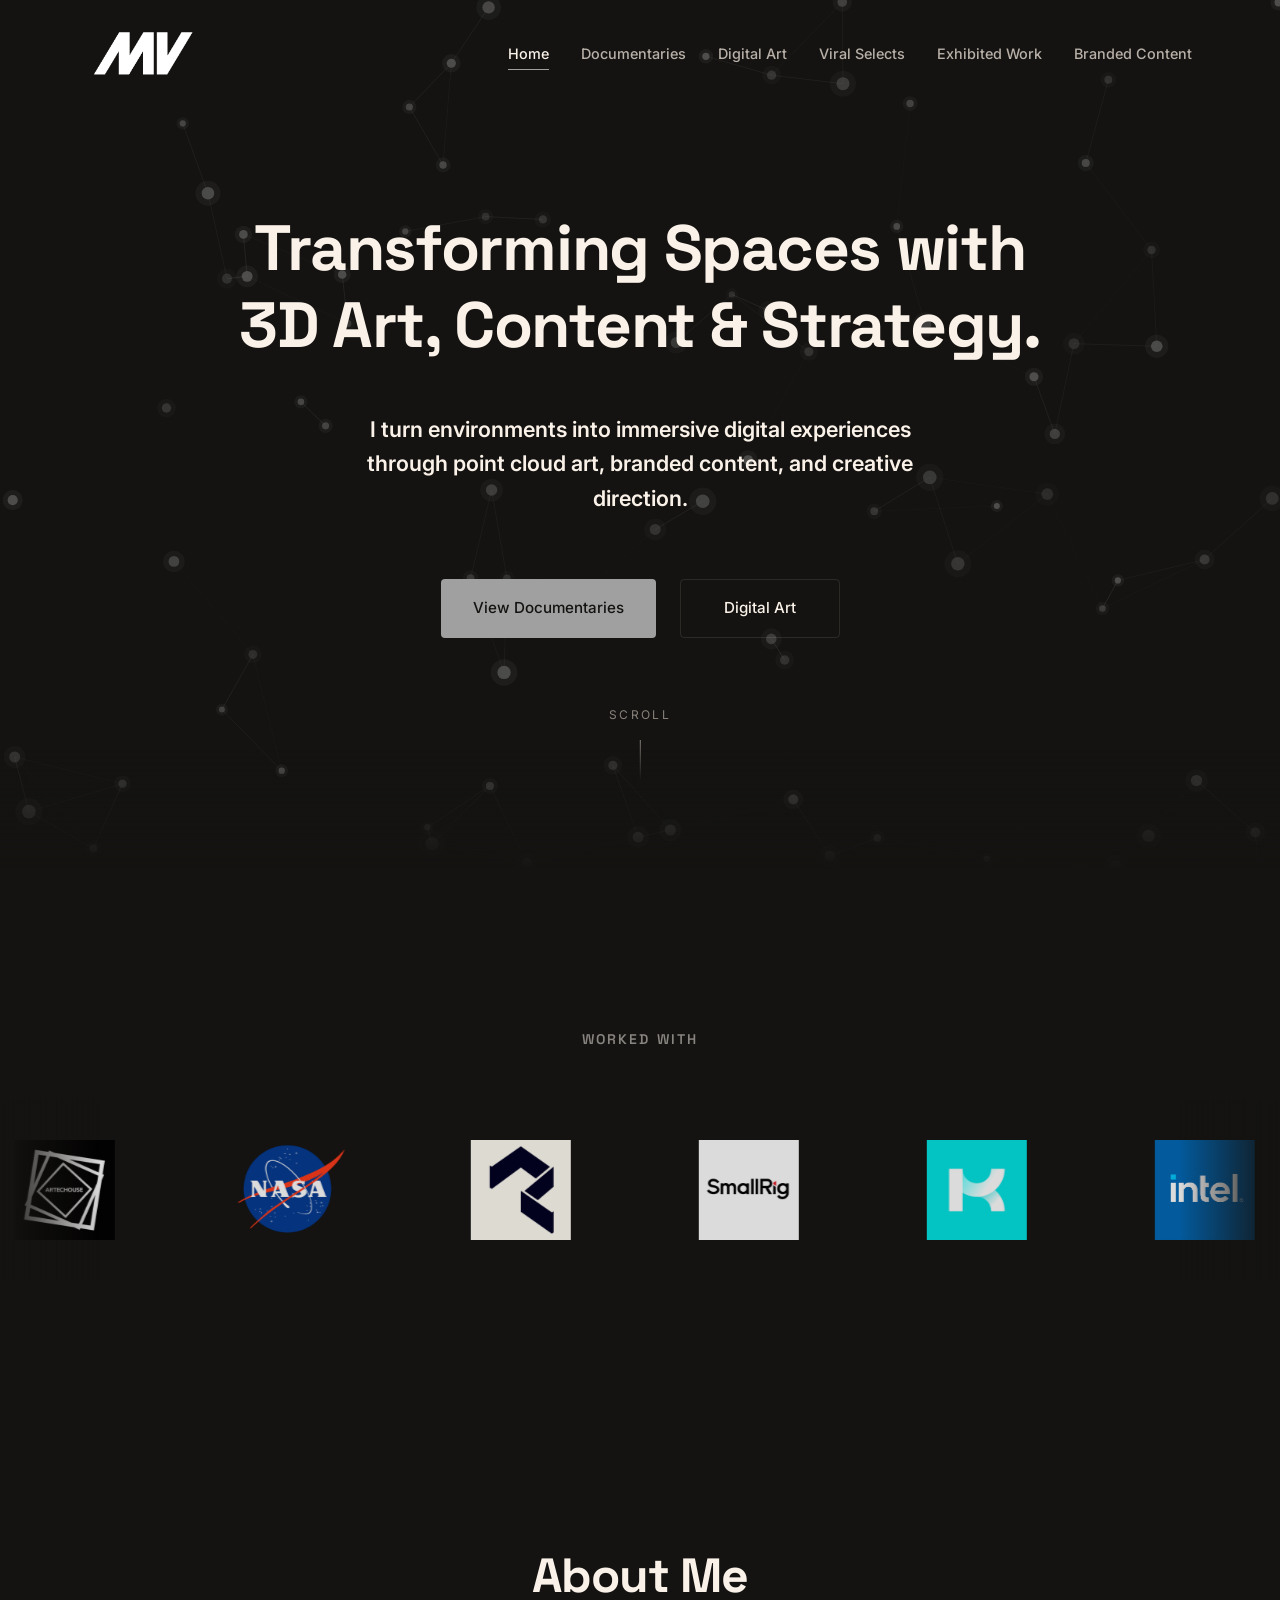
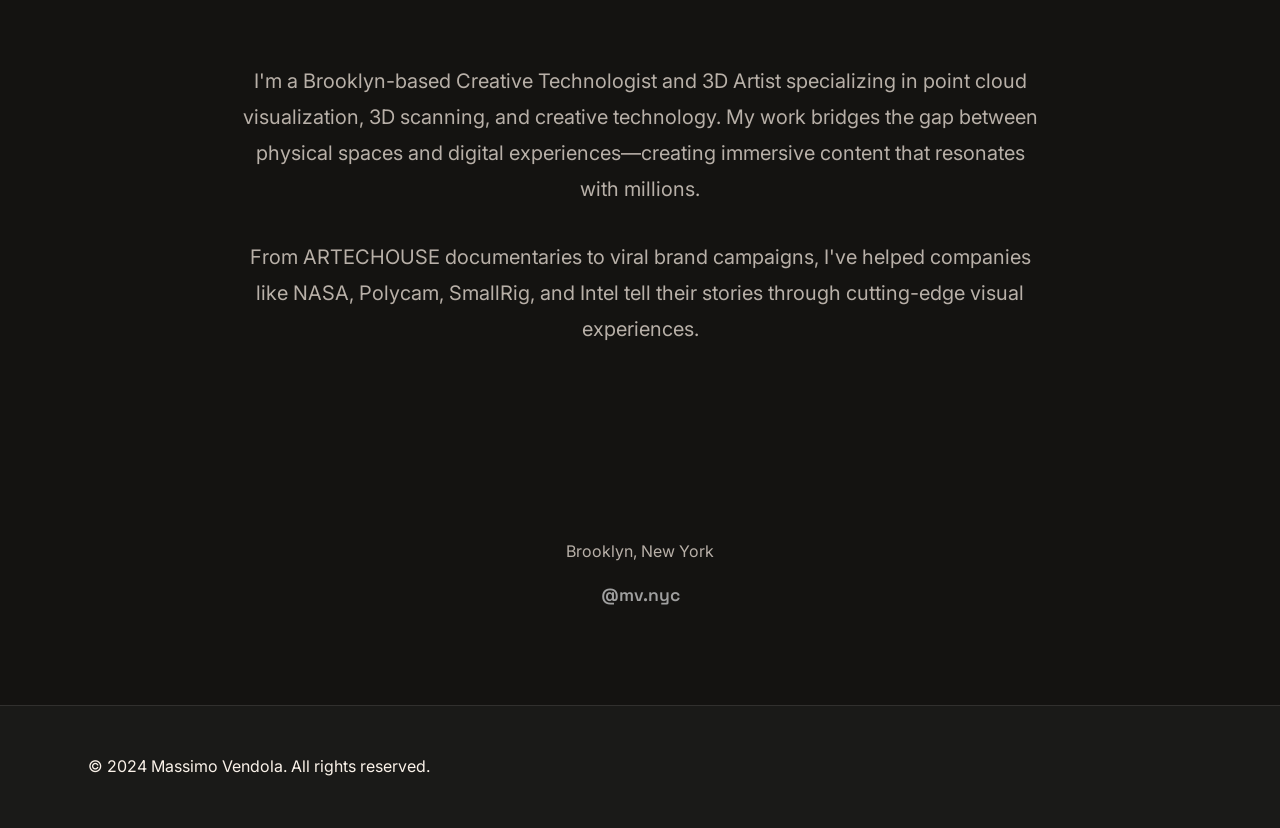
==== commit a0be4a48: "Update Intel logo to new version and fix Human Person logo filename" ====
--- a/index.html
+++ b/index.html
@@ -84,7 +84,7 @@
                     <span class="marquee-name">Kiri Engine</span>
                 </div>
                 <div class="marquee-item">
-                    <img src="assets/intel.png" alt="Intel" class="marquee-logo">
+                    <img src="assets/logo-classicblue-3000px boxed.png" alt="Intel" class="marquee-logo">
                     <span class="marquee-name">Intel</span>
                 </div>
                 <div class="marquee-item">
@@ -108,7 +108,7 @@
                     <span class="marquee-name">Looking Glass</span>
                 </div>
                 <div class="marquee-item">
-                    <img src="assets/humanperson.png" alt="Human Person" class="marquee-logo">
+                    <img src="assets/human_person.png" alt="Human Person" class="marquee-logo">
                     <span class="marquee-name">Human Person</span>
                 </div>
                 <div class="marquee-item">
@@ -145,7 +145,7 @@
                     <span class="marquee-name">Kiri Engine</span>
                 </div>
                 <div class="marquee-item">
-                    <img src="assets/intel.png" alt="Intel" class="marquee-logo">
+                    <img src="assets/logo-classicblue-3000px boxed.png" alt="Intel" class="marquee-logo">
                     <span class="marquee-name">Intel</span>
                 </div>
                 <div class="marquee-item">
--- a/styles.css
+++ b/styles.css
@@ -11,8 +11,8 @@
     --text-primary: #faf2e9;
     --text-secondary: #b8b0a8;
     --text-muted: #888480;
-    --accent: #c9a66b;
-    --accent-hover: #d4b47a;
+    --accent: #a0a0a0;
+    --accent-hover: #c0c0c0;
     --border: rgba(250, 242, 233, 0.1);
     --border-hover: rgba(250, 242, 233, 0.2);
     
@@ -389,7 +389,6 @@
     text-align: center;
     position: relative;
     z-index: 2;
-    background: var(--bg-primary);
 }
 
 .clients-title {
@@ -440,22 +439,8 @@
 .marquee-track {
     display: flex;
     gap: var(--space-xl);
-    animation: marquee 30s linear infinite;
     width: fit-content;
-}
-
-.marquee-track:hover {
-    animation: marquee-slow 90s linear infinite;
-}
-
-@keyframes marquee {
-    0% { transform: translateX(0); }
-    100% { transform: translateX(-50%); }
-}
-
-@keyframes marquee-slow {
-    0% { transform: translateX(0); }
-    100% { transform: translateX(-50%); }
+    will-change: transform;
 }
 
 .marquee-item {
@@ -547,7 +532,6 @@
 .about-section {
     padding: var(--space-4xl) 0;
     text-align: center;
-    background: var(--bg-primary);
     position: relative;
     z-index: 2;
 }
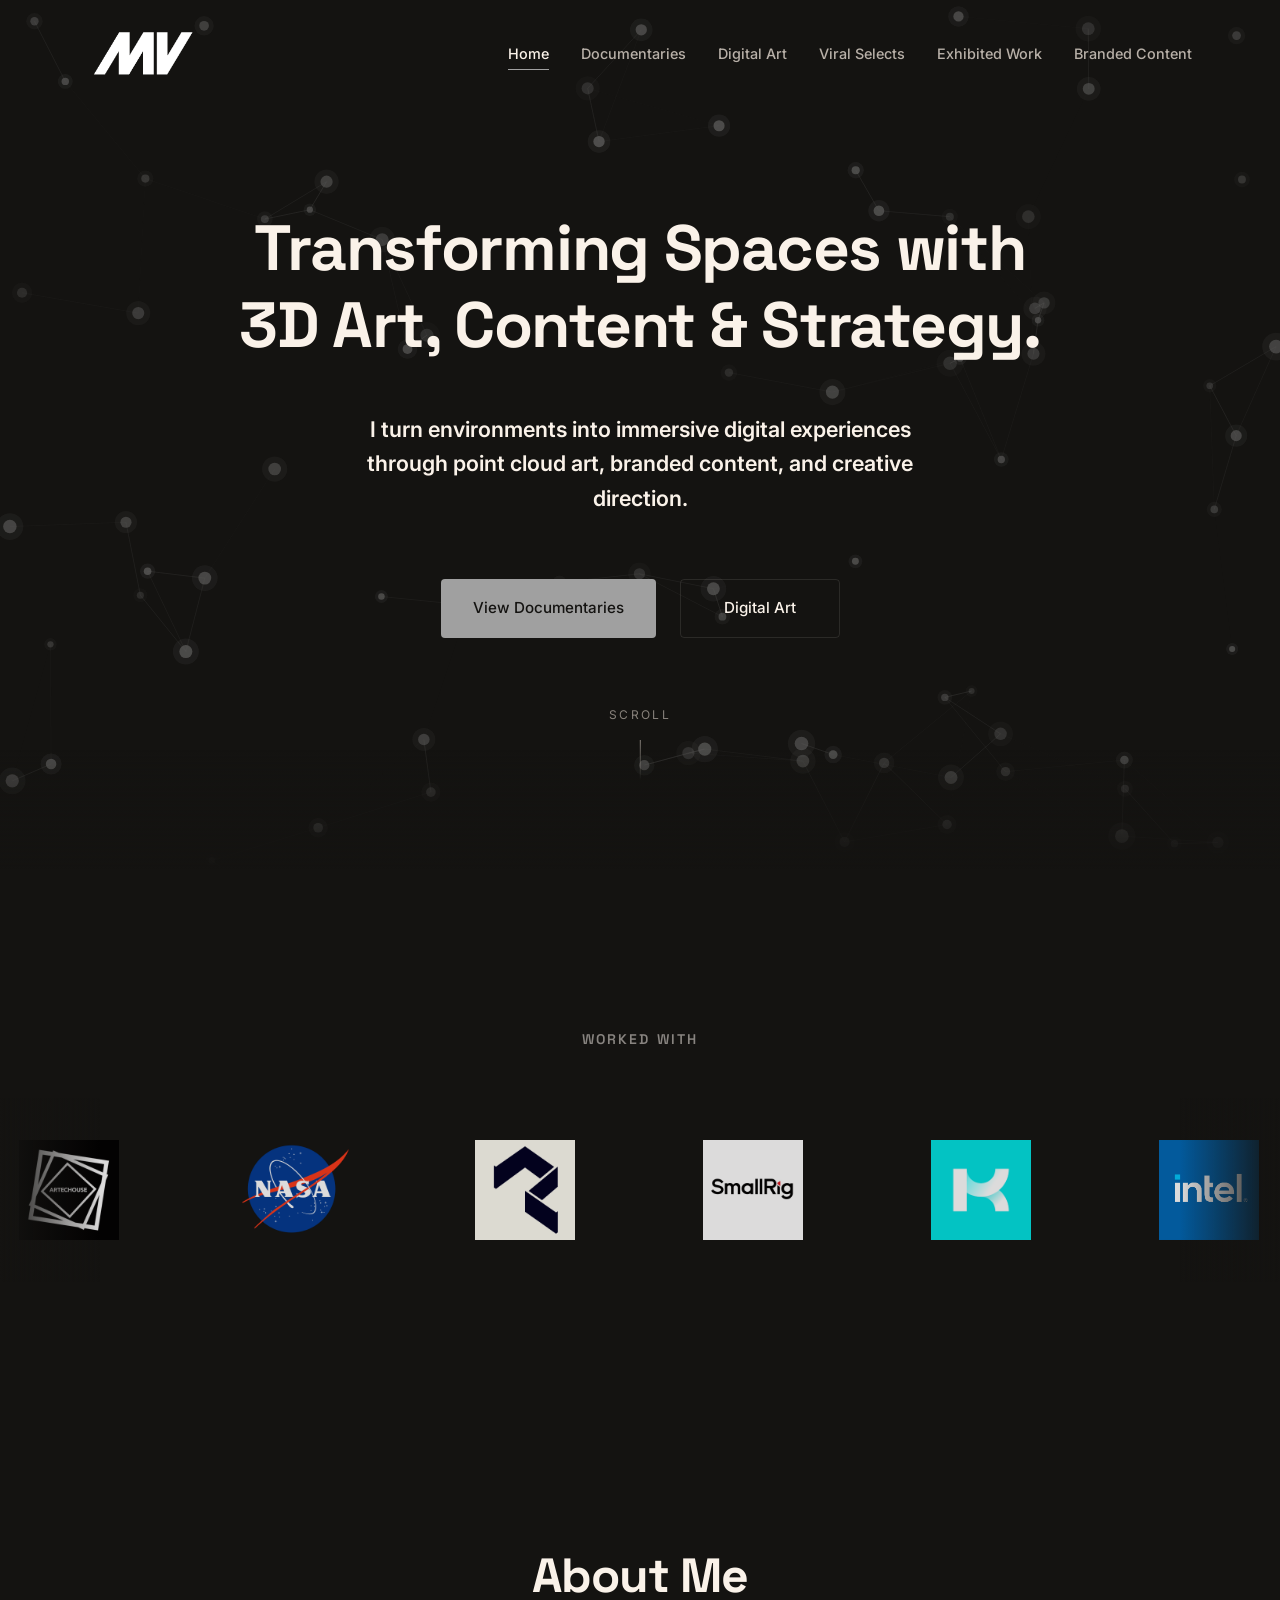
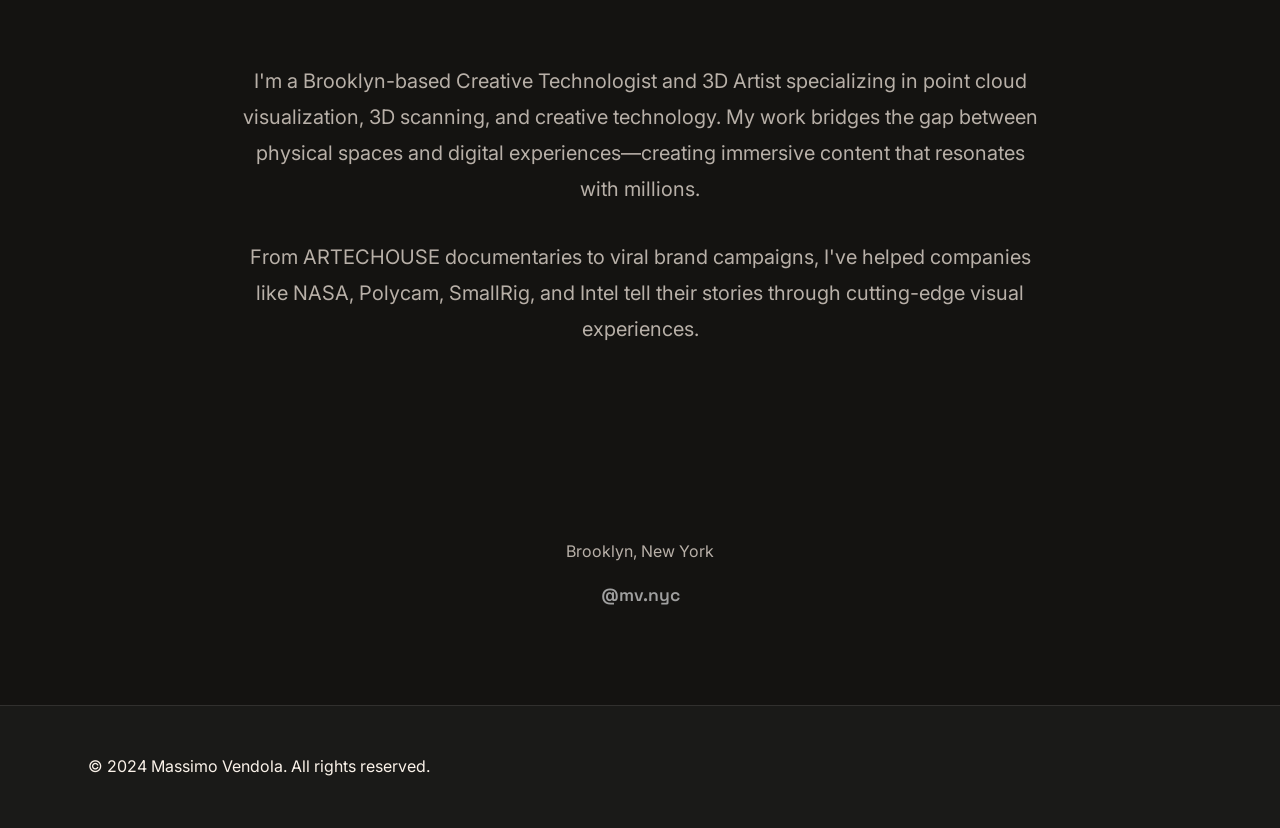
==== commit e14a9eea: "Fix BnA and Kilo AI logo filenames" ====
--- a/index.html
+++ b/index.html
@@ -88,8 +88,8 @@
                     <span class="marquee-name">Intel</span>
                 </div>
                 <div class="marquee-item">
-                    <img src="assets/kilo-logo.png" alt="Kilo Code" class="marquee-logo">
-                    <span class="marquee-name">Kilo Code</span>
+                    <img src="assets/Kilo AI.jpg" alt="Kilo AI" class="marquee-logo">
+                    <span class="marquee-name">Kilo AI</span>
                 </div>
                 <div class="marquee-item">
                     <img src="assets/futureclassic.png" alt="Future Classic" class="marquee-logo">
@@ -120,7 +120,7 @@
                     <span class="marquee-name">JALC</span>
                 </div>
                 <div class="marquee-item">
-                    <img src="assets/bna.png" alt="BnA Hotels" class="marquee-logo">
+                    <img src="assets/BnA_Wall.jpg" alt="BnA Hotels" class="marquee-logo">
                     <span class="marquee-name">BnA Hotels</span>
                 </div>
                 <!-- Duplicate for seamless loop -->
@@ -149,8 +149,8 @@
                     <span class="marquee-name">Intel</span>
                 </div>
                 <div class="marquee-item">
-                    <img src="assets/kilo-logo.png" alt="Kilo Code" class="marquee-logo">
-                    <span class="marquee-name">Kilo Code</span>
+                    <img src="assets/Kilo AI.jpg" alt="Kilo AI" class="marquee-logo">
+                    <span class="marquee-name">Kilo AI</span>
                 </div>
                 <div class="marquee-item">
                     <img src="assets/futureclassic.png" alt="Future Classic" class="marquee-logo">
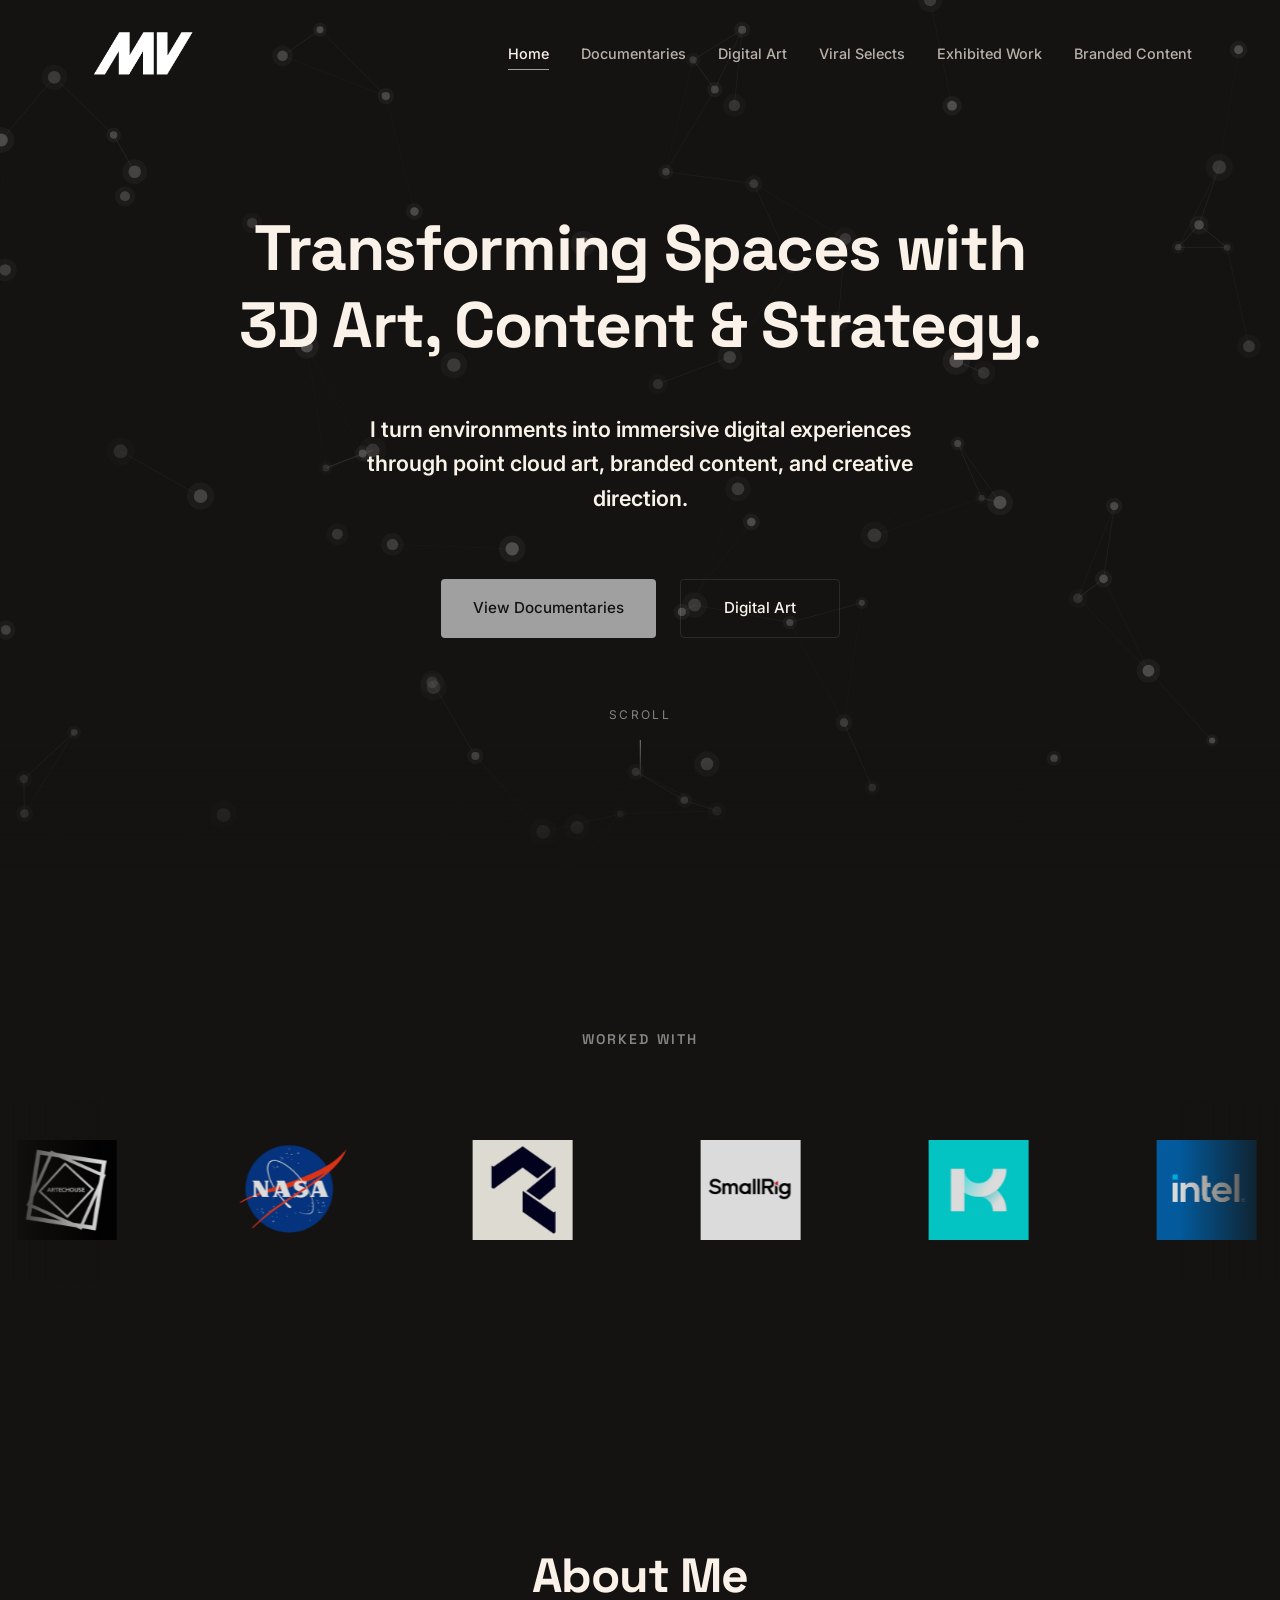
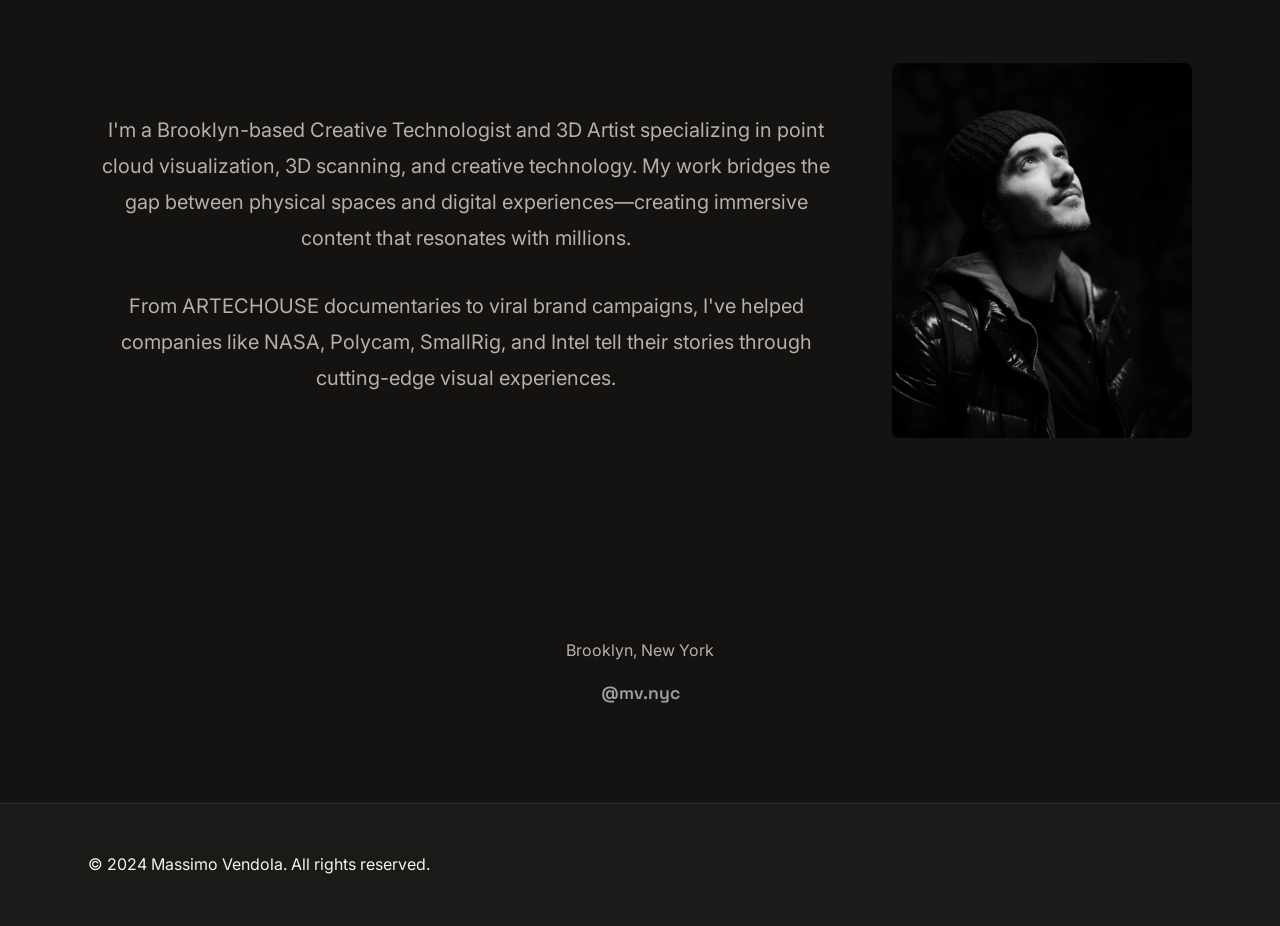
==== commit eaf5b563: "Add profile image to About Me section with side-by-side layout" ====
--- a/index.html
+++ b/index.html
@@ -165,8 +165,13 @@
         <div class="container">
             <h2 class="about-title reveal">About Me</h2>
             <div class="about-content reveal">
-                <p>I'm a Brooklyn-based Creative Technologist and 3D Artist specializing in point cloud visualization, 3D scanning, and creative technology. My work bridges the gap between physical spaces and digital experiences—creating immersive content that resonates with millions.</p>
-                <p>From ARTECHOUSE documentaries to viral brand campaigns, I've helped companies like NASA, Polycam, SmallRig, and Intel tell their stories through cutting-edge visual experiences.</p>
+                <div class="about-text">
+                    <p>I'm a Brooklyn-based Creative Technologist and 3D Artist specializing in point cloud visualization, 3D scanning, and creative technology. My work bridges the gap between physical spaces and digital experiences—creating immersive content that resonates with millions.</p>
+                    <p>From ARTECHOUSE documentaries to viral brand campaigns, I've helped companies like NASA, Polycam, SmallRig, and Intel tell their stories through cutting-edge visual experiences.</p>
+                </div>
+                <div class="about-image">
+                    <img src="assets/rumta9ahwcvm96vkxww7.webp" alt="Massimo Vendola" class="about-img">
+                </div>
             </div>
         </div>
     </section>
--- a/styles.css
+++ b/styles.css
@@ -546,19 +546,50 @@
 }
 
 .about-content {
-    max-width: 800px;
+    display: flex;
+    gap: var(--space-xl);
+    align-items: center;
+    max-width: 1200px;
     margin: 0 auto;
 }
 
-.about-content p {
+.about-text {
+    flex: 1;
+}
+
+.about-text p {
     font-size: clamp(1.1rem, 2vw, 1.25rem);
     color: var(--text-secondary);
     line-height: 1.8;
     margin-bottom: var(--space-lg);
 }
 
-.about-content p:last-child {
+.about-text p:last-child {
     margin-bottom: 0;
+}
+
+.about-image {
+    flex: 0 0 300px;
+}
+
+.about-img {
+    width: 100%;
+    height: auto;
+    border-radius: 8px;
+    object-fit: cover;
+}
+
+@media (max-width: 768px) {
+    .about-content {
+        flex-direction: column;
+        gap: var(--space-lg);
+    }
+    
+    .about-image {
+        flex: 0 0 auto;
+        width: 100%;
+        max-width: 300px;
+    }
 }
 
 /* Contact Section */
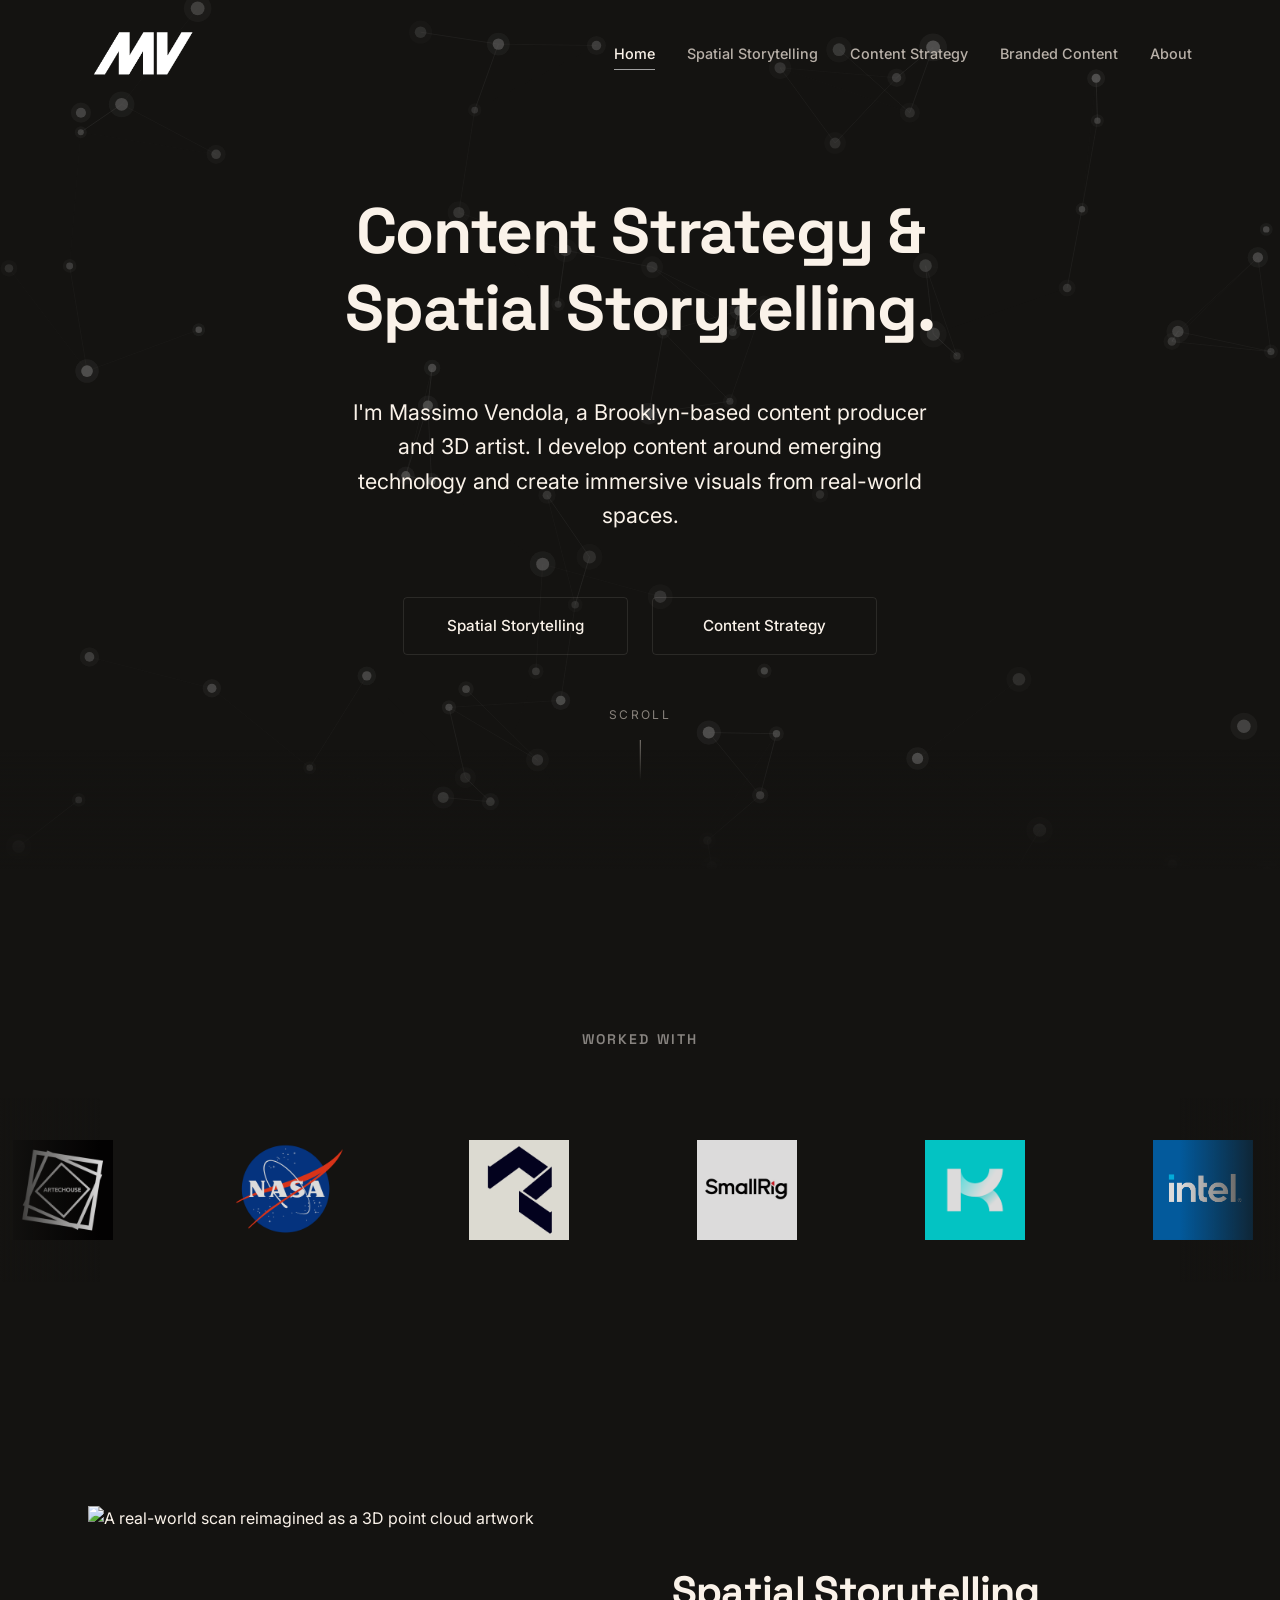
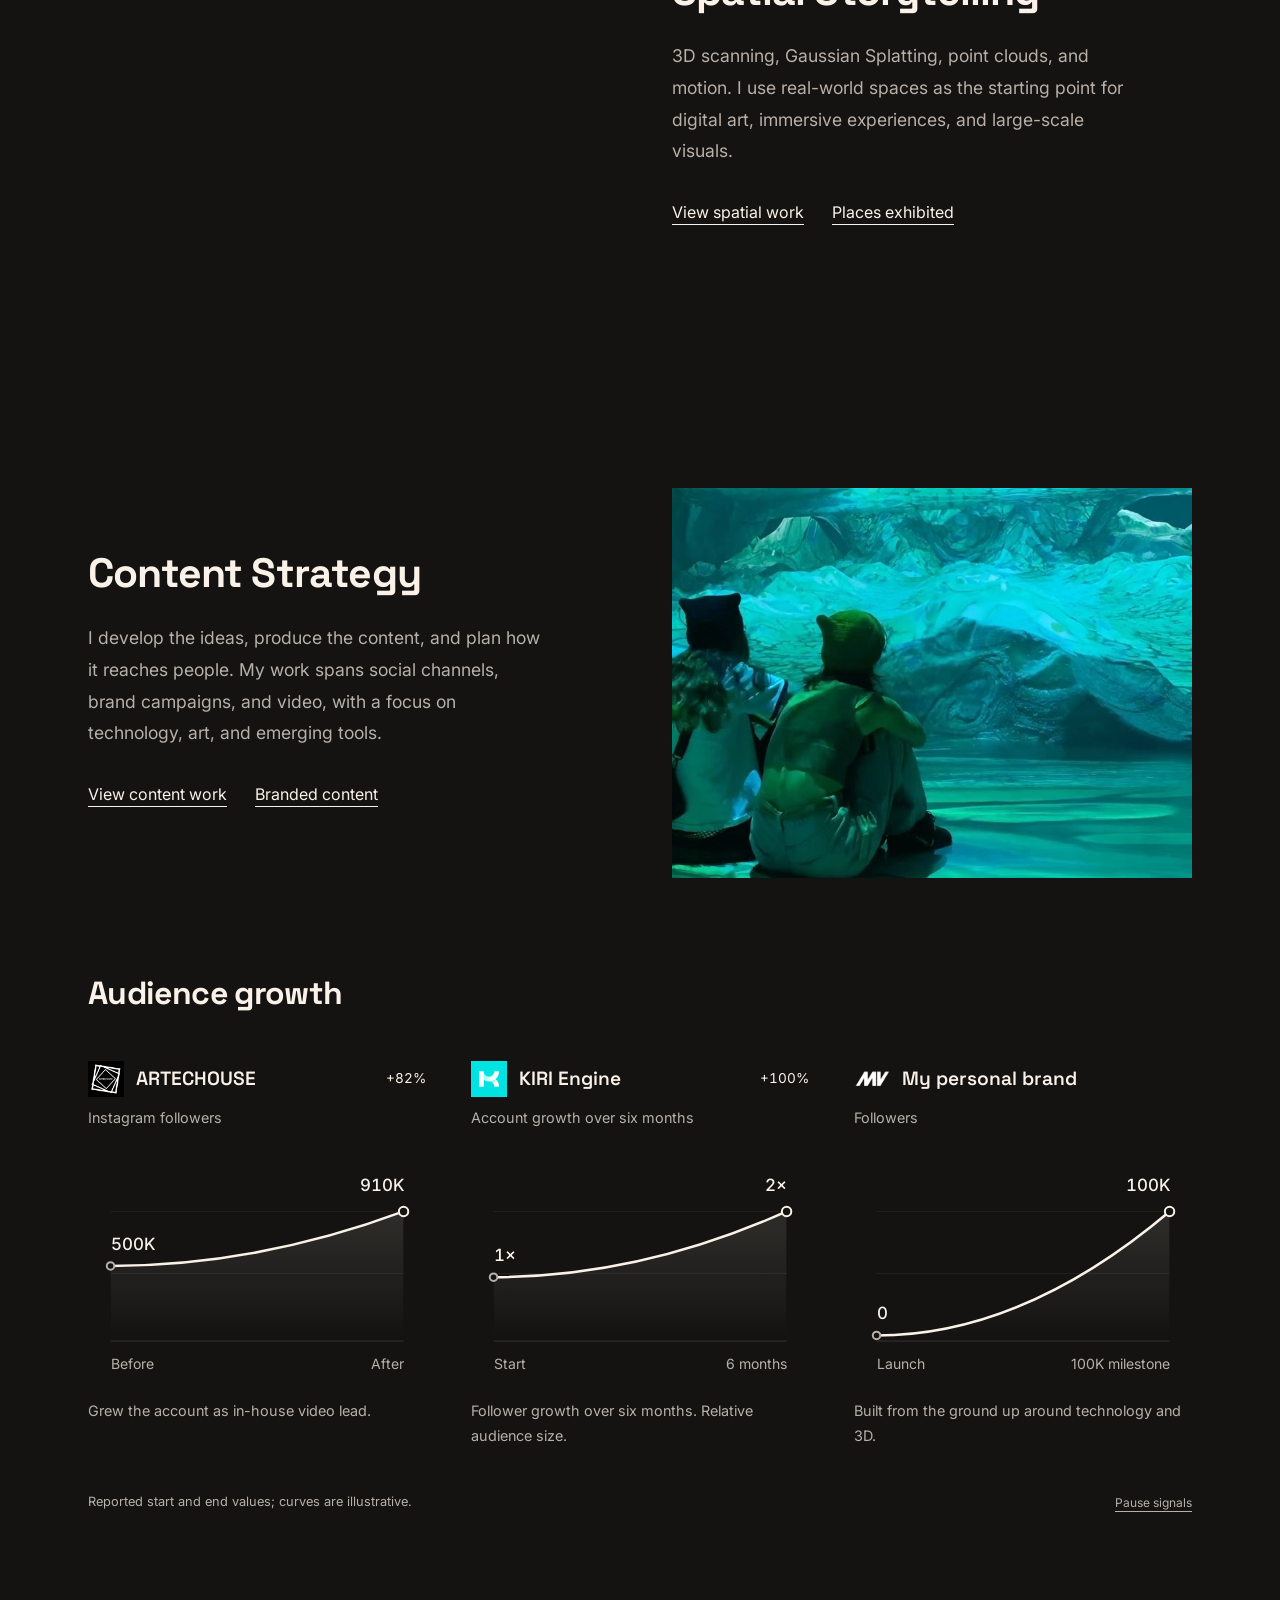
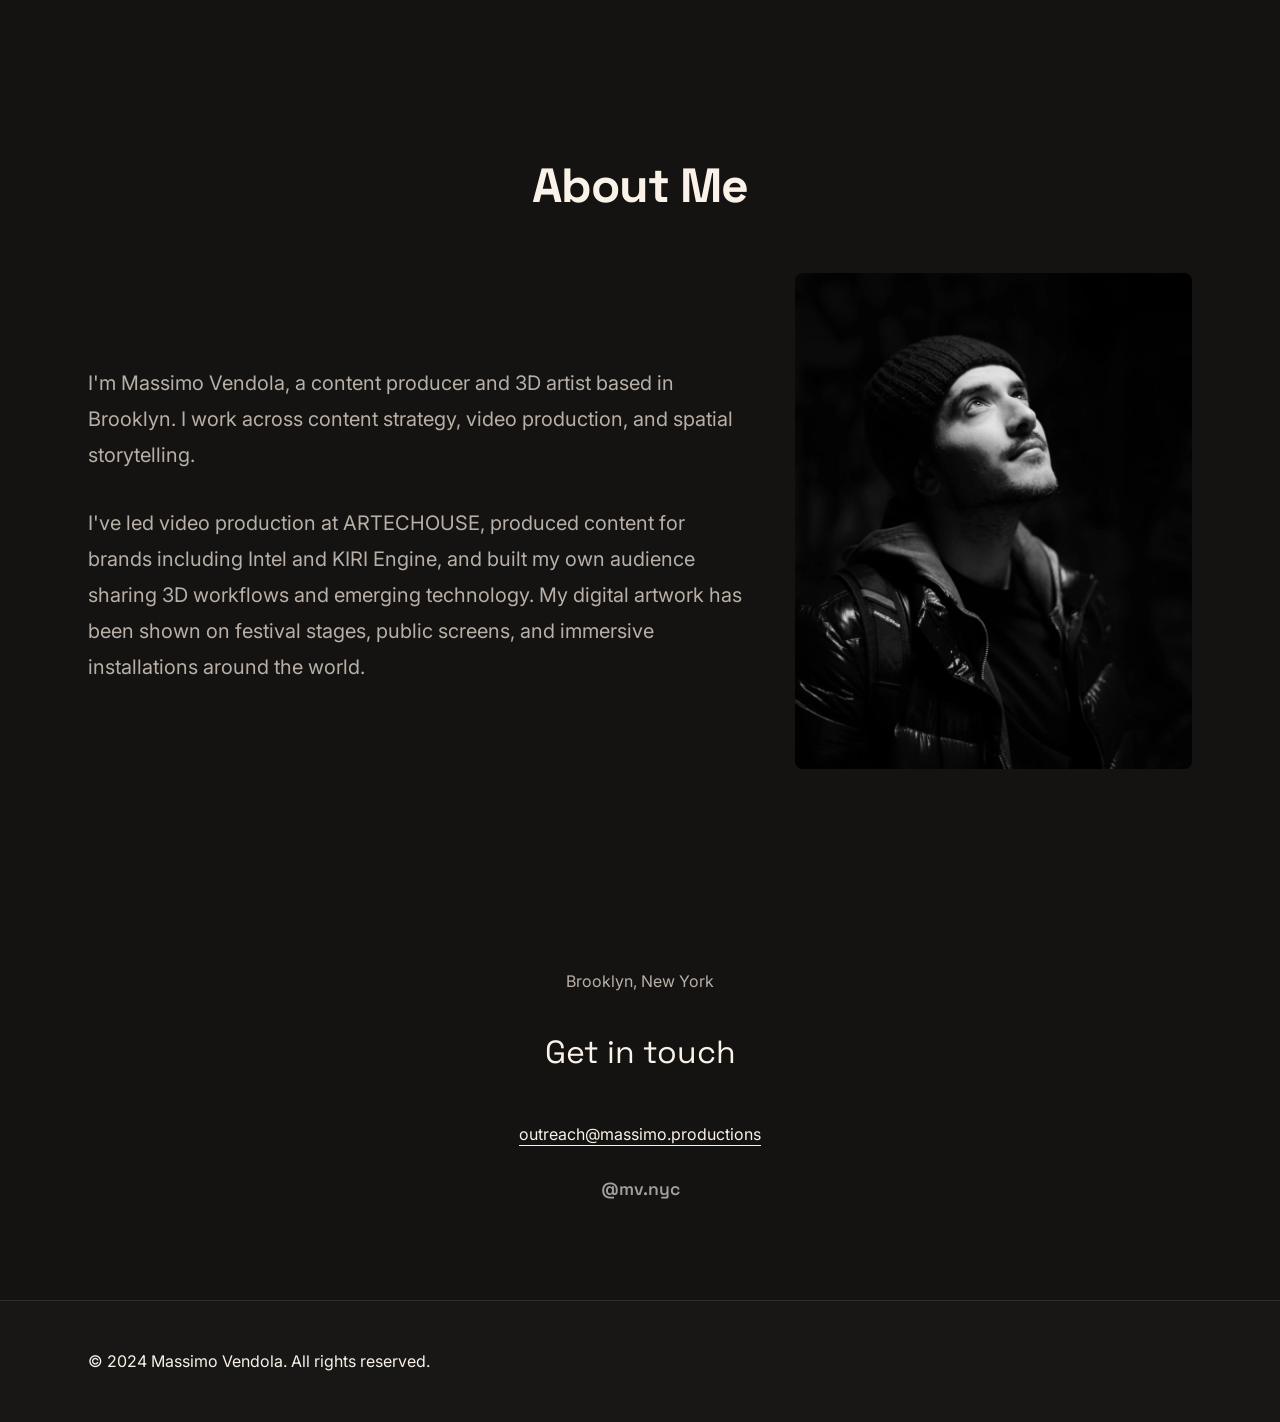
==== commit b6765c30: "Refresh portfolio around content strategy and spatial storytelling" ====
--- a/index.html
+++ b/index.html
@@ -3,19 +3,23 @@
 <head>
     <meta charset="UTF-8">
     <meta name="viewport" content="width=device-width, initial-scale=1.0">
-    <meta name="description" content="Massimo Vendola - Creative Technologist & 3D Artist. Transforming real-world environments into immersive digital experiences through point cloud art, branded content, and creative direction.">
-    <meta name="keywords" content="3D Artist, Creative Technologist, Point Cloud Art, Branded Content, Creative Direction, Digital Art">
+    <meta name="description" content="Massimo Vendola — Content Strategy &amp; Production and Spatial Storytelling. Technology-led campaigns, 3D art, Gaussian Splatting, and immersive experiences.">
+    <meta name="keywords" content="Content Strategy, Content Production, Spatial Storytelling, Gaussian Splatting, Spatial Computing, 3D Art, Branded Content">
     <meta name="author" content="Massimo Vendola">
-    <meta property="og:title" content="Massimo Vendola - Creative Technologist & 3D Artist">
-    <meta property="og:description" content="Transforming real-world environments into immersive digital experiences.">
+    <meta property="og:title" content="Massimo Vendola — Content &amp; Spatial Storytelling">
+    <meta property="og:description" content="Content strategy, video production, 3D art, and immersive experiences by Massimo Vendola.">
     <meta property="og:type" content="website">
-    <title>Massimo Vendola - Creative Technologist & 3D Artist</title>
+    <title>Massimo Vendola — Content &amp; Spatial Storytelling</title>
+    <link rel="canonical" href="https://www.massimo.productions/">
     <link rel="preconnect" href="https://fonts.googleapis.com">
     <link rel="preconnect" href="https://fonts.gstatic.com" crossorigin>
     <link href="https://fonts.googleapis.com/css2?family=Inter:wght@400;500;600&family=Space+Grotesk:wght@600;700&display=swap" rel="stylesheet">
     <link rel="stylesheet" href="styles.css">
+    <link rel="stylesheet" href="navigation.css?v=lines-1">
+    <link rel="stylesheet" href="refresh.css?v=spatial-signals-1">
 </head>
-<body>
+<body class="refresh-site site-navigation">
+    <a href="#main" class="skip-link">Skip to content</a>
     <!-- 3D Render Background -->
     <div class="hero-background"></div>
     
@@ -23,31 +27,31 @@
     <canvas id="particleCanvas" class="particle-canvas"></canvas>
 
     <!-- Navigation -->
-    <nav class="navbar" id="navbar">
+    <nav class="navbar" id="navbar" aria-label="Main navigation">
         <div class="nav-container">
             <a href="index.html" class="nav-logo"><img src="assets/mv-logo.png" alt="Massimo Vendola" class="nav-logo-img"></a>
-            <button class="nav-toggle" id="navToggle" aria-label="Toggle navigation">
+            <button class="nav-toggle" id="navToggle" type="button" aria-label="Toggle navigation" aria-controls="navMenu" aria-expanded="false">
                 <span class="hamburger"></span>
             </button>
             <ul class="nav-menu" id="navMenu">
-                <li><a href="index.html" class="nav-link active">Home</a></li>
-                <li><a href="documentaries.html" class="nav-link">Documentaries</a></li>
-                <li><a href="digital-art.html" class="nav-link">Digital Art</a></li>
-                <li><a href="viral-selects.html" class="nav-link">Viral Selects</a></li>
-                <li><a href="exhibited-work.html" class="nav-link">Exhibited Work</a></li>
+                <li><a href="index.html" class="nav-link active" aria-current="page">Home</a></li>
+                <li><a href="spatial-storytelling.html" class="nav-link">Spatial Storytelling</a></li>
+                <li><a href="content-strategy.html" class="nav-link">Content Strategy</a></li>
                 <li><a href="branded-content.html" class="nav-link">Branded Content</a></li>
+                <li><a href="index.html#about" class="nav-link">About</a></li>
             </ul>
         </div>
     </nav>
 
     <!-- Hero Section -->
-    <section class="hero" id="home">
+    <main id="main">
+    <section class="hero" id="home" aria-labelledby="hero-title">
         <div class="hero-content">
-            <h1 class="hero-title reveal">Transforming Spaces with 3D Art, Content & Strategy.</h1>
-            <p class="hero-subtitle reveal">I turn environments into immersive digital experiences through point cloud art, branded content, and creative direction.</p>
-            <div class="hero-ctas reveal">
-                <a href="documentaries.html" class="btn btn-primary">View Documentaries</a>
-                <a href="digital-art.html" class="btn btn-secondary">Digital Art</a>
+            <h1 class="hero-title" id="hero-title">Content Strategy &amp; Spatial Storytelling.</h1>
+            <p class="hero-subtitle">I'm Massimo Vendola, a Brooklyn-based content producer and 3D artist. I develop content around emerging technology and create immersive visuals from real-world spaces.</p>
+            <div class="hero-ctas">
+                <a href="spatial-storytelling.html" class="btn btn-secondary">Spatial Storytelling</a>
+                <a href="content-strategy.html" class="btn btn-secondary">Content Strategy</a>
             </div>
         </div>
         <div class="scroll-indicator">
@@ -160,14 +164,93 @@
         </div>
     </section>
 
+    <section class="practice-section" id="spatial-storytelling" aria-labelledby="spatial-title">
+        <div class="container practice-layout">
+            <a href="spatial-storytelling.html" class="practice-image"><img src="assets/i-hope-you-render.png" alt="A real-world scan reimagined as a 3D point cloud artwork" width="3840" height="2160" loading="lazy"></a>
+            <div class="practice-copy">
+                <h2 id="spatial-title">Spatial Storytelling</h2>
+                <p>3D scanning, Gaussian Splatting, point clouds, and motion. I use real-world spaces as the starting point for digital art, immersive experiences, and large-scale visuals.</p>
+                <div class="practice-links"><a href="spatial-storytelling.html">View spatial work</a><a href="spatial-storytelling.html#places-exhibited">Places exhibited</a></div>
+            </div>
+        </div>
+    </section>
+
+    <section class="practice-section" id="content-strategy" aria-labelledby="content-title">
+        <div class="container practice-layout practice-layout-reverse">
+            <div class="practice-copy">
+                <h2 id="content-title">Content Strategy</h2>
+                <p>I develop the ideas, produce the content, and plan how it reaches people. My work spans social channels, brand campaigns, and video, with a focus on technology, art, and emerging tools.</p>
+                <div class="practice-links"><a href="content-strategy.html">View content work</a><a href="branded-content.html">Branded content</a></div>
+            </div>
+            <a href="content-strategy.html" class="practice-image"><img src="assets/thumbnails/artechouse-reel-1.jpg" alt="Visitors at an ARTECHOUSE immersive exhibition, from my social content work" width="720" height="1280" loading="lazy"></a>
+        </div>
+        <div class="container results-section" data-signal-group>
+            <h2>Audience growth</h2>
+            <div class="growth-charts">
+                <figure class="growth-chart" data-pulse-surface>
+                    <figcaption><div class="growth-heading"><div class="growth-brand"><img class="growth-logo" src="assets/Artechouse.jpg" alt="" width="40" height="40"><h3>ARTECHOUSE</h3></div><span class="growth-change">+82%</span></div><p>Instagram followers</p></figcaption>
+                    <svg class="growth-svg" viewBox="0 0 360 220" role="img" aria-labelledby="home-artechouse-title home-artechouse-description">
+                        <title id="home-artechouse-title">ARTECHOUSE: 500K to 910K</title>
+                        <desc id="home-artechouse-description">Instagram followers. Before: 500K. After: 910K. The curve illustrates the reported start and end values; intermediate measurements are not shown.</desc>
+                        <defs><linearGradient id="home-artechouse-fill" x1="0" y1="0" x2="0" y2="1"><stop offset="0%" stop-color="currentColor" stop-opacity="0.12"></stop><stop offset="100%" stop-color="currentColor" stop-opacity="0"></stop></linearGradient></defs>
+                        <g class="growth-grid" aria-hidden="true"><path d="M24 42 H336 M24 108 H336"></path><path class="growth-baseline" d="M24 180 H336"></path></g>
+                        <path class="growth-area" d="M24 100 Q180 100 336 42 L336 180 L24 180 Z" fill="url(#home-artechouse-fill)" aria-hidden="true"></path>
+                        <path class="growth-line" d="M24 100 Q180 100 336 42" pathLength="1" aria-hidden="true"></path>
+                        <circle class="growth-point growth-point-start" cx="24" cy="100" r="4" aria-hidden="true"></circle>
+                        <g class="growth-current-pulse" transform="translate(336 42)" aria-hidden="true"><circle class="radial-ring" r="5"></circle><circle class="radial-ring radial-ring-echo" r="5"></circle></g>
+                        <circle class="growth-point growth-point-end" cx="336" cy="42" r="5" aria-hidden="true"></circle>
+                        <g class="growth-values" aria-hidden="true"><text x="24" y="83">500K</text><text x="336" y="20" text-anchor="end">910K</text></g>
+                        <g class="growth-labels" aria-hidden="true"><text x="24" y="210">Before</text><text x="336" y="210" text-anchor="end">After</text></g>
+                    </svg>
+                    <p class="chart-note">Grew the account as in-house video lead.</p>
+                </figure>
+                <figure class="growth-chart" data-pulse-surface>
+                    <figcaption><div class="growth-heading"><div class="growth-brand"><img class="growth-logo" src="assets/kiri.png" alt="" width="40" height="40"><h3>KIRI Engine</h3></div><span class="growth-change">+100%</span></div><p>Account growth over six months</p></figcaption>
+                    <svg class="growth-svg" viewBox="0 0 360 220" role="img" aria-labelledby="home-kiri-title home-kiri-description">
+                        <title id="home-kiri-title">KIRI Engine: 1× to 2×</title>
+                        <desc id="home-kiri-description">Account growth over six months. Start: 1×. 6 months: 2×. The curve illustrates the reported start and end values; intermediate measurements are not shown.</desc>
+                        <defs><linearGradient id="home-kiri-fill" x1="0" y1="0" x2="0" y2="1"><stop offset="0%" stop-color="currentColor" stop-opacity="0.12"></stop><stop offset="100%" stop-color="currentColor" stop-opacity="0"></stop></linearGradient></defs>
+                        <g class="growth-grid" aria-hidden="true"><path d="M24 42 H336 M24 108 H336"></path><path class="growth-baseline" d="M24 180 H336"></path></g>
+                        <path class="growth-area" d="M24 112 Q180 112 336 42 L336 180 L24 180 Z" fill="url(#home-kiri-fill)" aria-hidden="true"></path>
+                        <path class="growth-line" d="M24 112 Q180 112 336 42" pathLength="1" aria-hidden="true"></path>
+                        <circle class="growth-point growth-point-start" cx="24" cy="112" r="4" aria-hidden="true"></circle>
+                        <g class="growth-current-pulse" transform="translate(336 42)" aria-hidden="true"><circle class="radial-ring" r="5"></circle><circle class="radial-ring radial-ring-echo" r="5"></circle></g>
+                        <circle class="growth-point growth-point-end" cx="336" cy="42" r="5" aria-hidden="true"></circle>
+                        <g class="growth-values" aria-hidden="true"><text x="24" y="95">1×</text><text x="336" y="20" text-anchor="end">2×</text></g>
+                        <g class="growth-labels" aria-hidden="true"><text x="24" y="210">Start</text><text x="336" y="210" text-anchor="end">6 months</text></g>
+                    </svg>
+                    <p class="chart-note">Follower growth over six months. Relative audience size.</p>
+                </figure>
+                <figure class="growth-chart" data-pulse-surface>
+                    <figcaption><div class="growth-heading"><div class="growth-brand"><img class="growth-logo growth-logo-mv" src="assets/mv-logo.png" alt="" width="40" height="40"><h3>My personal brand</h3></div></div><p>Followers</p></figcaption>
+                    <svg class="growth-svg" viewBox="0 0 360 220" role="img" aria-labelledby="home-personal-title home-personal-description">
+                        <title id="home-personal-title">My personal brand: 0 to 100K</title>
+                        <desc id="home-personal-description">Followers. Launch: 0. 100K milestone: 100K. The curve illustrates the reported start and end values; intermediate measurements are not shown.</desc>
+                        <defs><linearGradient id="home-personal-fill" x1="0" y1="0" x2="0" y2="1"><stop offset="0%" stop-color="currentColor" stop-opacity="0.12"></stop><stop offset="100%" stop-color="currentColor" stop-opacity="0"></stop></linearGradient></defs>
+                        <g class="growth-grid" aria-hidden="true"><path d="M24 42 H336 M24 108 H336"></path><path class="growth-baseline" d="M24 180 H336"></path></g>
+                        <path class="growth-area" d="M24 174 Q180 174 336 42 L336 180 L24 180 Z" fill="url(#home-personal-fill)" aria-hidden="true"></path>
+                        <path class="growth-line" d="M24 174 Q180 174 336 42" pathLength="1" aria-hidden="true"></path>
+                        <circle class="growth-point growth-point-start" cx="24" cy="174" r="4" aria-hidden="true"></circle>
+                        <g class="growth-current-pulse" transform="translate(336 42)" aria-hidden="true"><circle class="radial-ring" r="5"></circle><circle class="radial-ring radial-ring-echo" r="5"></circle></g>
+                        <circle class="growth-point growth-point-end" cx="336" cy="42" r="5" aria-hidden="true"></circle>
+                        <g class="growth-values" aria-hidden="true"><text x="24" y="157">0</text><text x="336" y="20" text-anchor="end">100K</text></g>
+                        <g class="growth-labels" aria-hidden="true"><text x="24" y="210">Launch</text><text x="336" y="210" text-anchor="end">100K milestone</text></g>
+                    </svg>
+                    <p class="chart-note">Built from the ground up around technology and 3D.</p>
+                </figure>
+            </div>
+            <div class="growth-footer"><p class="growth-method">Reported start and end values; curves are illustrative.</p><button class="signal-toggle" type="button" data-signal-toggle aria-pressed="false">Pause signals</button></div>
+        </div>
+    </section>
+
     <!-- About Section -->
     <section class="about-section" id="about">
         <div class="container">
             <h2 class="about-title reveal">About Me</h2>
             <div class="about-content reveal">
                 <div class="about-text">
-                    <p>I'm a Brooklyn-based Creative Technologist and 3D Artist specializing in point cloud visualization, 3D scanning, and creative technology. My work bridges the gap between physical spaces and digital experiences—creating immersive content that resonates with millions.</p>
-                    <p>From ARTECHOUSE documentaries to viral brand campaigns, I've helped companies like NASA, Polycam, SmallRig, and Intel tell their stories through cutting-edge visual experiences.</p>
+                    <p>I'm Massimo Vendola, a content producer and 3D artist based in Brooklyn. I work across content strategy, video production, and spatial storytelling.</p>
+                    <p>I've led video production at ARTECHOUSE, produced content for brands including Intel and KIRI Engine, and built my own audience sharing 3D workflows and emerging technology. My digital artwork has been shown on festival stages, public screens, and immersive installations around the world.</p>
                 </div>
                 <div class="about-image">
                     <img src="assets/rumta9ahwcvm96vkxww7.webp" alt="Massimo Vendola" class="about-img">
@@ -181,6 +264,8 @@
         <div class="container">
             <div class="contact-info reveal">
                 <p class="contact-location">Brooklyn, New York</p>
+                <p class="contact-invitation">Get in touch</p>
+                <a href="mailto:outreach@massimo.productions" class="contact-email">outreach@massimo.productions</a>
                 <p class="contact-social">
                     <a href="https://instagram.com/mv.nyc" target="_blank" rel="noopener">@mv.nyc</a>
                 </p>
@@ -188,6 +273,8 @@
         </div>
     </section>
 
+    </main>
+
     <!-- Footer -->
     <footer class="footer">
         <div class="container">
@@ -196,6 +283,8 @@
     </footer>
 
     <script src="particles.js"></script>
+    <script src="navigation.js?v=lines-1"></script>
     <script src="script.js"></script>
+    <script src="refresh.js?v=spatial-signals-1"></script>
 </body>
 </html>
--- a/styles.css
+++ b/styles.css
@@ -6,8 +6,11 @@
 /* CSS Custom Properties */
 :root {
     --bg-primary: #141311;
-    --bg-surface: #1a1a18;
-    --bg-card: #222220;
+    --bg-surface: rgba(26, 26, 24, 0.7);
+    --bg-card: rgba(34, 34, 32, 0.6);
+    --glass-bg: rgba(34, 34, 32, 0.4);
+    --glass-border: rgba(250, 242, 233, 0.08);
+    --glass-blur: blur(20px);
     --text-primary: #faf2e9;
     --text-secondary: #b8b0a8;
     --text-muted: #888480;
@@ -192,9 +195,9 @@
     left: 0;
     width: 100%;
     height: 100%;
-    z-index: 2;
-    opacity: 0.5;
-    pointer-events: auto;
+    z-index: 0;
+    opacity: 0.4;
+    pointer-events: none;
 }
 
 /* 3D Render Background - Hero only */
@@ -569,7 +572,7 @@
 }
 
 .about-image {
-    flex: 0 0 300px;
+    flex: 0 0 420px;
 }
 
 .about-img {
@@ -588,7 +591,7 @@
     .about-image {
         flex: 0 0 auto;
         width: 100%;
-        max-width: 300px;
+        max-width: 420px;
     }
 }
 
@@ -651,10 +654,13 @@
 
 .carousel-track {
     display: flex;
-    transition: transform 0.5s ease;
+    transition: transform 0.25s ease;
+    height: 100%;
+    width: 100%;
 }
 
 .carousel-slide {
+    flex: 1 0 100%;
     min-width: 100%;
     width: 100%;
     height: 100%;
@@ -766,18 +772,21 @@
     position: relative;
     max-width: 1000px;
     margin: 0 auto var(--space-xl);
+    padding: 0 30px;
 }
 
 .reels-carousel {
     display: flex;
     overflow: hidden;
     gap: var(--space-lg);
+    width: 100%;
 }
 
 .reels-track {
     display: flex;
     gap: var(--space-lg);
-    transition: transform 0.5s ease;
+    transition: transform 0.25s ease;
+    position: relative;
 }
 
 .reel-slide {
@@ -820,7 +829,8 @@
     display: flex;
     align-items: center;
     justify-content: center;
-    z-index: 10;
+    z-index: 100;
+    pointer-events: auto;
 }
 
 .reels-carousel-btn:hover {
@@ -829,8 +839,8 @@
     color: var(--bg-primary);
 }
 
-.reels-carousel-btn.prev { left: -22px; }
-.reels-carousel-btn.next { right: -22px; }
+.reels-carousel-btn.prev { left: 0; }
+.reels-carousel-btn.next { right: 0; }
 
 /* ============================================
    SECTION TITLES FOR CAROUSELS
@@ -958,8 +968,10 @@
 }
 
 .brand-section {
-    background: var(--bg-card);
-    border: 1px solid var(--border);
+    background: var(--glass-bg);
+    backdrop-filter: var(--glass-blur);
+    -webkit-backdrop-filter: var(--glass-blur);
+    border: 1px solid var(--glass-border);
     border-radius: 16px;
     overflow: hidden;
     transition: var(--transition-base);
@@ -968,27 +980,76 @@
 
 .brand-section:hover {
     border-color: var(--border-hover);
+    background: rgba(34, 34, 32, 0.5);
 }
 
 .brand-header {
     margin-bottom: var(--space-lg);
+    display: flex;
+    align-items: center;
+    gap: var(--space-lg);
+}
+
+.brand-logo {
+    width: 100px;
+    height: 100px;
+    object-fit: contain;
+    border-radius: 0;
+    background: transparent;
+    padding: 0;
+}
+
+.brand-logo-placeholder {
+    width: 100px;
+    height: 100px;
+    display: flex;
+    align-items: center;
+    justify-content: center;
+    background: var(--bg-surface);
+    border-radius: 12px;
+    font-family: var(--font-heading);
+    font-weight: 700;
+    font-size: 1.5rem;
+    color: var(--text-primary);
+}
+
+.lookingglass-logo {
+    width: 100px;
+    height: 100px;
+    display: flex;
+    align-items: center;
+    justify-content: center;
+    background: linear-gradient(135deg, #667eea 0%, #764ba2 100%);
+    border-radius: 12px;
+    font-family: var(--font-heading);
+    font-weight: 700;
+    font-size: 2rem;
+    color: #fff;
+}
+
+.brand-header-text {
+    display: flex;
+    flex-direction: column;
+    gap: var(--space-xs);
 }
 
 .brand-name {
     font-family: var(--font-heading);
     font-weight: 700;
-    font-size: clamp(2rem, 5vw, 3rem);
-    color: var(--text-primary);
-    margin-bottom: var(--space-xs);
+    font-size: clamp(1.5rem, 4vw, 2.25rem);
+    color: var(--text-primary);
+    margin-bottom: 0;
     letter-spacing: -0.02em;
+    line-height: 1.1;
 }
 
 .brand-subtitle {
     font-family: var(--font-body);
-    font-size: 1rem;
+    font-size: 0.9rem;
     color: var(--text-muted);
     text-transform: uppercase;
     letter-spacing: 0.1em;
+    margin-bottom: 0;
 }
 
 .brand-content {
@@ -1002,17 +1063,465 @@
     font-size: 1.1rem;
     color: var(--text-secondary);
     line-height: 1.8;
+    margin-top: 0;
 }
 
 .brand-embed-wrapper {
-    background: var(--bg-surface);
+    background: var(--glass-bg);
+    backdrop-filter: var(--glass-blur);
+    -webkit-backdrop-filter: var(--glass-blur);
     border-radius: 12px;
     overflow: hidden;
-    border: 1px solid var(--border);
-    min-height: 300px;
-    display: flex;
-    align-items: center;
+    border: 1px solid var(--glass-border);
+    display: flex;
+    align-items: flex-start;
     justify-content: center;
+    padding: 0;
+    margin: 0;
+}
+
+.brand-embed-wrapper iframe {
+    margin-top: -50px !important;
+}
+
+/* Brand Content Row Layout - Text Left, Videos Right */
+.brand-content-row {
+    display: grid;
+    grid-template-columns: 1fr 1fr;
+    gap: var(--space-xl);
+    align-items: start;
+}
+
+.brand-text-col {
+    display: flex;
+    flex-direction: column;
+    gap: var(--space-md);
+}
+
+.brand-text-col .brand-header {
+    margin-bottom: var(--space-sm);
+}
+
+.brand-videos-col {
+    display: flex;
+    flex-direction: column;
+    gap: var(--space-md);
+}
+
+.brand-videos-col.single {
+    align-items: center;
+    justify-content: center;
+}
+
+.brand-videos-col.single .instagram-card.vertical {
+    max-width: 280px;
+    aspect-ratio: 9/16;
+}
+
+.videos-row {
+    display: grid;
+    grid-template-columns: repeat(3, 1fr);
+    gap: var(--space-md);
+    align-items: stretch;
+}
+
+.videos-row.two-cols {
+    grid-template-columns: repeat(2, 1fr);
+}
+
+.videos-row .video-card,
+.videos-row.two-cols .video-card {
+    height: 400px;
+    max-height: 400px;
+    min-height: 400px;
+}
+
+.videos-row.stacked-reels {
+    display: grid;
+    grid-template-columns: repeat(2, 1fr);
+    gap: var(--space-md);
+}
+
+.videos-row.stacked-reels .video-card {
+    height: 400px;
+    max-height: 400px;
+    min-height: 400px;
+}
+
+.brand-videos-col.stacked {
+    display: flex;
+    flex-direction: column;
+    gap: var(--space-md);
+}
+
+.youtube-card-large {
+    width: 100%;
+    aspect-ratio: 16/9;
+    border-radius: 12px;
+    overflow: hidden;
+}
+
+.youtube-card-large iframe {
+    width: 100%;
+    height: 100%;
+    border: none;
+}
+
+.youtube-card-below {
+    width: 100%;
+    aspect-ratio: 16/9;
+    max-height: 220px;
+    border-radius: 12px;
+    overflow: hidden;
+    background: var(--glass-bg);
+    backdrop-filter: var(--glass-blur);
+    border: 1px solid var(--glass-border);
+    margin-top: var(--space-md);
+}
+
+.youtube-card-below iframe {
+    width: 100%;
+    height: 100%;
+    border: none;
+}
+
+.video-card {
+    position: relative;
+    border-radius: 12px;
+    overflow: hidden;
+    background: var(--glass-bg);
+    backdrop-filter: var(--glass-blur);
+    border: 1px solid var(--glass-border);
+    transition: transform 0.2s ease, border-color 0.2s ease;
+}
+
+/* Instagram Reels - Vertical 9:16 with fixed height */
+.video-card.instagram-card {
+    aspect-ratio: 9/16;
+    height: 400px;
+    max-height: 400px;
+    min-height: 400px;
+}
+
+.video-card:hover {
+    transform: translateY(-4px);
+    border-color: var(--border-hover);
+}
+
+.video-card iframe {
+    width: 100%;
+    height: 100%;
+    border: none;
+    display: block;
+}
+
+/* TikTok embeds - let aspect-ratio control height, no fixed height */
+.video-card.tiktok-card {
+    position: relative;
+    overflow: hidden;
+    width: 100%;
+    max-width: 325px;
+    margin: 0 auto;
+    aspect-ratio: 9 / 16;
+    height: auto;
+    max-height: none;
+    min-height: 0;
+}
+
+.video-card.tiktok-card iframe {
+    position: absolute;
+    top: 0;
+    left: 0;
+    width: 100%;
+    height: 100%;
+    border: none;
+    scrolling: no;
+}
+
+/* Override .videos-row fixed height for tiktok cards */
+.videos-row .video-card.tiktok-card,
+.videos-row.two-cols .video-card.tiktok-card {
+    height: auto;
+    max-height: none;
+    min-height: 0;
+}
+
+/* TikTok specific responsive - stack to 1 column on smaller screens */
+@media (max-width: 700px) {
+    .videos-row.tiktok-row {
+        grid-template-columns: 1fr;
+    }
+    
+    .video-card.tiktok-card {
+        max-width: 325px;
+        margin: 0 auto;
+    }
+}
+
+.video-card.instagram-card {
+    text-decoration: none;
+    display: block;
+    position: relative;
+}
+
+.video-thumb-img {
+    width: 100%;
+    height: 100%;
+    object-fit: cover;
+    transition: transform 0.3s ease;
+}
+
+.video-card:hover .video-thumb-img {
+    transform: scale(1.05);
+}
+
+.video-card .play-overlay {
+    position: absolute;
+    top: 0;
+    left: 0;
+    width: 100%;
+    height: 100%;
+    display: flex;
+    align-items: center;
+    justify-content: center;
+    background: rgba(0, 0, 0, 0.3);
+    transition: background 0.3s ease;
+}
+
+.video-card:hover .play-overlay {
+    background: rgba(0, 0, 0, 0.5);
+}
+
+.video-card .play-overlay svg {
+    width: 48px;
+    height: 48px;
+    color: rgba(255, 255, 255, 0.95);
+    background: rgba(0, 0, 0, 0.5);
+    border-radius: 50%;
+    padding: 10px;
+    transition: transform 0.2s ease;
+}
+
+.video-card:hover .play-overlay svg {
+    transform: scale(1.1);
+}
+
+.platform-badge {
+    position: absolute;
+    bottom: 12px;
+    left: 12px;
+    background: rgba(0, 0, 0, 0.7);
+    color: var(--text-primary);
+    font-size: 0.7rem;
+    font-weight: 600;
+    text-transform: uppercase;
+    letter-spacing: 0.05em;
+    padding: 4px 10px;
+    border-radius: 100px;
+    backdrop-filter: blur(10px);
+}
+
+.facebook-card {
+    aspect-ratio: 16/9;
+    border-radius: 12px;
+    overflow: hidden;
+    background: var(--glass-bg);
+    backdrop-filter: var(--glass-blur);
+    border: 1px solid var(--glass-border);
+}
+
+.facebook-card iframe {
+    width: 100%;
+    height: 100%;
+    border: none;
+}
+
+.youtube-card-large {
+    width: 100%;
+    aspect-ratio: 16/9;
+    max-height: 220px;
+    border-radius: 12px;
+    overflow: hidden;
+    background: var(--glass-bg);
+    backdrop-filter: var(--glass-blur);
+    border: 1px solid var(--glass-border);
+}
+
+.youtube-card-large iframe {
+    width: 100%;
+    height: 100%;
+    border: none;
+}
+
+.videos-row.small {
+    display: grid;
+    grid-template-columns: repeat(2, 1fr);
+    gap: var(--space-md);
+}
+
+.videos-row.small .video-card {
+    max-height: 380px;
+}
+
+@media (max-width: 900px) {
+    .brand-content-row {
+        grid-template-columns: 1fr;
+        gap: var(--space-lg);
+    }
+    
+    .videos-row {
+        grid-template-columns: repeat(2, 1fr);
+    }
+    
+    .videos-row.two-cols {
+        grid-template-columns: repeat(2, 1fr);
+    }
+    
+    .videos-row .video-card,
+    .videos-row.two-cols .video-card {
+        height: 350px;
+        max-height: 350px;
+        min-height: 350px;
+    }
+    
+    .brand-videos-col.single .instagram-card.vertical {
+        max-width: 240px;
+    }
+}
+
+@media (max-width: 600px) {
+    .brand-content-row {
+        grid-template-columns: 1fr;
+        gap: var(--space-md);
+    }
+    
+    .videos-row,
+    .videos-row.two-cols {
+        grid-template-columns: repeat(2, 1fr);
+        gap: var(--space-sm);
+    }
+    
+    .videos-row .video-card,
+    .videos-row.two-cols .video-card {
+        height: 280px;
+        max-height: 280px;
+        min-height: 280px;
+    }
+    
+    .brand-videos-col.single {
+        width: 100%;
+    }
+    
+    .brand-videos-col.single .instagram-card.vertical {
+        max-width: 200px;
+        margin: 0 auto;
+    }
+    
+    .brand-text-col {
+        gap: var(--space-sm);
+    }
+    
+    .brand-copy {
+        font-size: 1rem;
+        line-height: 1.6;
+    }
+}
+
+/* Clean video card embed */
+.video-card-link {
+    display: block;
+    width: auto;
+    height: 100%;
+    text-decoration: none;
+    color: inherit;
+}
+
+.video-preview-card {
+    background: transparent;
+    border-radius: 12px;
+    overflow: hidden;
+    border: none;
+    width: auto;
+    height: 100%;
+    display: flex;
+    flex-direction: column;
+    margin: 0;
+}
+
+.video-preview-bg {
+    display: flex;
+    align-items: center;
+    justify-content: center;
+    position: relative;
+    overflow: hidden;
+    aspect-ratio: 9/16;
+    height: 100%;
+    width: auto;
+    max-height: 500px;
+}
+
+.video-thumbnail {
+    position: absolute;
+    top: 0;
+    left: 0;
+    width: 100%;
+    height: 100%;
+    object-fit: cover;
+    transition: transform 0.3s ease;
+}
+
+.video-card-link:hover .video-thumbnail {
+    transform: scale(1.05);
+}
+
+.play-overlay {
+    position: absolute;
+    top: 0;
+    left: 0;
+    width: 100%;
+    height: 100%;
+    display: flex;
+    align-items: center;
+    justify-content: center;
+    background: rgba(0, 0, 0, 0.3);
+    transition: background 0.3s ease;
+}
+
+.video-card-link:hover .play-overlay {
+    background: rgba(0, 0, 0, 0.5);
+}
+
+.play-overlay svg {
+    width: 72px;
+    height: 72px;
+    color: rgba(255, 255, 255, 0.95);
+    background: rgba(0, 0, 0, 0.5);
+    border-radius: 50%;
+    padding: 16px;
+    transition: transform 0.2s ease;
+}
+
+.video-card-link:hover .play-overlay svg {
+    transform: scale(1.1);
+}
+
+.video-footer {
+    display: flex;
+    justify-content: space-between;
+    align-items: center;
+    padding: var(--space-md) var(--space-lg);
+    background: rgba(34, 34, 32, 0.6);
+    border-top: 1px solid var(--glass-border);
+}
+
+.video-author {
+    font-weight: 600;
+    color: var(--text-primary);
+}
+
+.video-platform {
+    font-size: 0.85rem;
+    color: var(--text-muted);
 }
 
 .brand-embed-placeholder {
@@ -1020,11 +1529,202 @@
     font-size: 0.9rem;
     text-align: center;
     padding: var(--space-lg);
+    display: flex;
+    align-items: center;
+    justify-content: center;
+    min-height: 300px;
 }
 
 .brand-embed-wrapper blockquote {
     margin: 0 auto !important;
     width: 100% !important;
+    min-width: 100% !important;
+}
+
+.brand-embed-wrapper iframe {
+    width: 100% !important;
+    min-width: 100% !important;
+}
+
+/* Kilo AI embed specific sizing */
+.kilo-embed {
+    height: 400px;
+    min-height: 400px;
+    padding: 0;
+    background: linear-gradient(135deg, #1a1a1a 0%, #0d0d0d 100%);
+}
+
+.custom-embed {
+    display: flex;
+    flex-direction: column;
+    width: 100%;
+    height: 400px;
+    text-decoration: none;
+    color: inherit;
+}
+
+.custom-embed-thumbnail {
+    flex: 1;
+    display: flex;
+    align-items: center;
+    justify-content: center;
+    position: relative;
+    overflow: hidden;
+    background: var(--bg-surface);
+}
+
+.embed-thumb {
+    position: absolute;
+    top: 0;
+    left: 0;
+    width: 100%;
+    height: 100%;
+    object-fit: cover;
+    opacity: 0.8;
+    transition: opacity 0.3s ease, transform 0.3s ease;
+}
+
+.custom-embed:hover .embed-thumb {
+    opacity: 0.6;
+    transform: scale(1.05);
+}
+
+.play-overlay {
+    position: absolute;
+    top: 0;
+    left: 0;
+    width: 100%;
+    height: 100%;
+    display: flex;
+    align-items: center;
+    justify-content: center;
+    background: rgba(0, 0, 0, 0.3);
+}
+
+.video-preview {
+    position: absolute;
+    top: 0;
+    left: 0;
+    width: 100%;
+    height: 100%;
+    display: flex;
+    flex-direction: column;
+    align-items: center;
+    justify-content: center;
+    background: linear-gradient(135deg, #1a1a2e 0%, #16213e 50%, #0f3460 100%);
+}
+
+.preview-text {
+    font-family: var(--font-heading);
+    font-weight: 700;
+    font-size: 1.5rem;
+    color: var(--text-primary);
+    margin-bottom: var(--space-xs);
+}
+
+.preview-meta {
+    font-size: 0.85rem;
+    color: var(--text-muted);
+    text-transform: uppercase;
+    letter-spacing: 0.1em;
+}
+
+.play-icon {
+    width: 64px;
+    height: 64px;
+    color: rgba(255, 255, 255, 0.9);
+    background: rgba(0, 0, 0, 0.5);
+    border-radius: 50%;
+    padding: 12px;
+    transition: transform 0.2s ease, background 0.2s ease;
+}
+
+.custom-embed:hover .play-icon {
+    transform: scale(1.1);
+    background: rgba(0, 0, 0, 0.7);
+}
+
+.custom-embed-caption {
+    padding: var(--space-md);
+    text-align: center;
+    background: var(--bg-card);
+    border-top: 1px solid var(--border);
+}
+
+.custom-embed-caption p {
+    font-weight: 500;
+    color: var(--text-primary);
+    margin-bottom: var(--space-xs);
+}
+
+.custom-embed-caption span {
+    font-size: 0.85rem;
+    color: var(--text-muted);
+}
+
+/* Exhibited Work Two-Column overrides */
+.exhibited-section {
+    padding-bottom: var(--space-xl);
+}
+
+.exhibited-section .brand-content-row {
+    text-align: left;
+    align-items: center;
+    padding: var(--space-xl) 0;
+}
+
+.exhibited-text-col {
+    justify-content: center;
+    gap: var(--space-xl);
+}
+
+.exhibited-page-text {
+    font-size: clamp(1.1rem, 2vw, 1.25rem);
+    color: var(--text-secondary);
+    line-height: 1.8;
+    margin: 0;
+}
+
+.exhibited-list {
+    list-style: none;
+    padding: 0;
+    margin: 0;
+    display: flex;
+    flex-direction: column;
+    gap: var(--space-md);
+}
+
+.exhibited-list li {
+    font-size: clamp(1rem, 1.6vw, 1.1rem);
+    color: var(--text-secondary);
+    padding-left: 1.5rem;
+    position: relative;
+    line-height: 1.5;
+}
+
+.exhibited-list li::before {
+    content: '—';
+    position: absolute;
+    left: 0;
+    color: var(--accent);
+}
+
+/* Exhibited Work Video */
+.exhibited-video-card {
+    border-radius: 12px;
+    overflow: hidden;
+    border: 1px solid var(--glass-border);
+    background: var(--glass-bg);
+    aspect-ratio: 9 / 16;
+    max-width: 340px;
+    margin: 0 auto;
+}
+
+.exhibited-video {
+    width: 100%;
+    height: 100%;
+    object-fit: cover;
+    display: block;
 }
 
 /* Brand Image Styles */
@@ -1342,29 +2042,7 @@
     text-align: center;
 }
 
-/* Fix reveal animations - show content immediately */
-.reveal {
-    opacity: 1;
-    transform: translateY(0);
-    transition: opacity 0.6s ease, transform 0.6s ease;
-}
-
-.reveal.active {
-    opacity: 1;
-    transform: translateY(0);
-}
-
-/* Adjusted particle canvas for better visibility */
-.particle-canvas {
-    position: fixed;
-    top: 0;
-    left: 0;
-    width: 100%;
-    height: 100%;
-    z-index: 0;
-    opacity: 0.4;
-    pointer-events: auto;
-}
+
 
 /* CTA Section Spacing */
 .cta-section {
@@ -1484,3 +2162,227 @@
         padding: var(--space-lg) 0;
     }
 }
+
+/* Documentary featured project two-column layout */
+.doc-featured {
+    padding: var(--space-xl) 0 var(--space-2xl);
+    align-items: center;
+}
+
+.doc-project-title {
+    font-family: var(--font-heading);
+    font-size: clamp(1.6rem, 3vw, 2.2rem);
+    font-weight: 700;
+    color: var(--text-primary);
+    margin: 0 0 var(--space-md);
+    letter-spacing: -0.02em;
+}
+
+.doc-project-meta {
+    display: flex;
+    flex-direction: column;
+    gap: 0.25rem;
+    margin-bottom: var(--space-lg);
+}
+
+.doc-project-meta p {
+    font-size: 0.95rem;
+    color: var(--text-secondary);
+    margin: 0;
+}
+
+.doc-meta-label {
+    color: var(--text-primary);
+    font-weight: 600;
+}
+
+.doc-featured-video {
+    width: 100%;
+    aspect-ratio: 16 / 9;
+    border-radius: 12px;
+    overflow: hidden;
+    border: 1px solid var(--glass-border);
+    background: var(--glass-bg);
+}
+
+.doc-featured-video iframe {
+    width: 100%;
+    height: 100%;
+    border: none;
+    display: block;
+}
+
+/* Additional ATH work section */
+.doc-additional {
+    padding-top: var(--space-2xl);
+}
+
+.doc-additional-title {
+    font-family: var(--font-heading);
+    font-size: clamp(1.2rem, 2.5vw, 1.6rem);
+    font-weight: 700;
+    color: var(--text-primary);
+    margin: 0 0 var(--space-xl);
+    letter-spacing: -0.01em;
+}
+
+/* 3-column grid for additional docs */
+.doc-grid {
+    grid-template-columns: repeat(3, 1fr);
+}
+
+@media (max-width: 900px) {
+    .doc-grid {
+        grid-template-columns: 1fr;
+    }
+    .doc-featured {
+        flex-direction: column;
+    }
+}
+
+/* ============================================
+   BRANDED CONTENT STATS HERO
+   ============================================ */
+.stats-hero {
+    padding: calc(var(--space-4xl) + 60px) 0 var(--space-3xl);
+    text-align: center;
+    position: relative;
+    z-index: 1;
+}
+
+.stats-hero-content {
+    max-width: 900px;
+    margin: 0 auto;
+}
+
+.stats-headline {
+    font-family: var(--font-heading);
+    font-weight: 700;
+    font-size: clamp(1.75rem, 4vw, 2.5rem);
+    line-height: 1.2;
+    color: var(--text-primary);
+    margin-bottom: var(--space-md);
+}
+
+.stats-subtitle {
+    font-size: clamp(0.95rem, 2vw, 1.1rem);
+    color: var(--text-secondary);
+    margin-bottom: var(--space-2xl);
+}
+
+.stats-grid {
+    display: grid;
+    grid-template-columns: repeat(4, 1fr);
+    gap: var(--space-lg);
+    max-width: 1000px;
+    margin: 0 auto var(--space-2xl);
+}
+
+.stat-card {
+    background: var(--glass-bg);
+    backdrop-filter: var(--glass-blur);
+    -webkit-backdrop-filter: var(--glass-blur);
+    border-radius: 16px;
+    padding: var(--space-lg) var(--space-md);
+    display: flex;
+    flex-direction: column;
+    gap: var(--space-sm);
+    border: 1px solid var(--glass-border);
+    transition: var(--transition-base);
+}
+
+.stat-card:hover {
+    background: rgba(34, 34, 32, 0.5);
+    border-color: var(--border-hover);
+}
+
+.stat-number {
+    font-family: var(--font-heading);
+    font-weight: 700;
+    font-size: clamp(2rem, 4vw, 3rem);
+    color: var(--text-primary);
+    line-height: 1;
+}
+
+.stat-label {
+    font-size: 0.95rem;
+    color: var(--text-secondary);
+}
+
+.stats-description {
+    max-width: 800px;
+    margin: 0 auto var(--space-xl);
+    font-size: clamp(1rem, 2vw, 1.15rem);
+    color: var(--text-muted);
+    line-height: 1.7;
+}
+
+.stats-footer {
+    display: flex;
+    align-items: center;
+    justify-content: center;
+    gap: var(--space-lg);
+    flex-wrap: wrap;
+}
+
+.stats-button {
+    background: var(--text-primary);
+    color: var(--bg-primary);
+    padding: 0.75rem 1.5rem;
+    border-radius: 100px;
+    font-weight: 500;
+    font-size: 0.95rem;
+    transition: var(--transition-base);
+}
+
+.stats-button:hover {
+    opacity: 0.9;
+    text-decoration: underline;
+}
+
+.stats-logo {
+    height: 40px;
+    width: auto;
+    filter: brightness(0) invert(1);
+}
+
+.stats-handle {
+    font-family: var(--font-heading);
+    font-weight: 600;
+    color: var(--text-secondary);
+    font-size: 1rem;
+}
+
+.stats-handle:hover {
+    color: var(--text-primary);
+}
+
+@media (max-width: 900px) {
+    .stats-grid {
+        grid-template-columns: repeat(2, 1fr);
+        gap: var(--space-md);
+    }
+    
+    .stats-hero {
+        padding: calc(var(--space-3xl) + 60px) 0 var(--space-2xl);
+    }
+}
+
+@media (max-width: 480px) {
+    .stats-grid {
+        grid-template-columns: 1fr 1fr;
+        gap: var(--space-sm);
+    }
+    
+    .stat-card {
+        padding: var(--space-md) var(--space-sm);
+    }
+    
+    .stat-number {
+        font-size: 1.75rem;
+    }
+    
+    .stat-label {
+        font-size: 0.85rem;
+    }
+}
--- a/navigation.css
+++ b/navigation.css
@@ -0,0 +1,34 @@
+/* Shared header styles for every portfolio page. */
+.site-navigation .nav-menu { gap: clamp(1.25rem, 2.5vw, 2rem); }
+.site-navigation .nav-link { font-size: 0.9rem; white-space: nowrap; }
+.site-navigation .nav-toggle { width: 44px; height: 44px; }
+.site-navigation .nav-menu a:focus-visible,
+.site-navigation .nav-toggle:focus-visible { outline: 2px solid var(--text-primary); outline-offset: 5px; }
+@media (max-width: 900px) {
+    .site-navigation .nav-toggle { display: block; }
+    .site-navigation .nav-menu {
+        position: fixed;
+        top: 0;
+        right: -100%;
+        width: 100%;
+        height: 100vh;
+        height: 100dvh;
+        overflow-y: auto;
+        background: var(--bg-primary);
+        flex-direction: column;
+        justify-content: center;
+        align-items: center;
+        gap: clamp(0.75rem, 3vh, 2rem);
+        padding: 5rem var(--container-padding) 2rem;
+        visibility: hidden;
+        transition: right 0.25s ease, visibility 0.25s;
+    }
+    .site-navigation .nav-menu.active { right: 0; visibility: visible; }
+    .site-navigation .nav-link { display: block; text-align: center; font-size: clamp(1rem, 3vw, 1.5rem); padding: 0.65rem 0; }
+}
+@media (max-width: 900px) and (max-height: 480px) {
+    .site-navigation .nav-menu { justify-content: flex-start; }
+}
+@media (prefers-reduced-motion: reduce) {
+    .site-navigation .nav-menu { transition: none; }
+}
--- a/refresh.css
+++ b/refresh.css
@@ -0,0 +1,116 @@
+/* Small additions to the original portfolio layout and palette. */
+.refresh-site { color-scheme: dark; }
+.refresh-site ::selection { background: var(--text-primary); color: var(--bg-primary); }
+.refresh-site .skip-link { position: fixed; top: -5rem; left: 1rem; z-index: 1100; padding: 0.75rem 1rem; color: var(--bg-primary); background: var(--text-primary); }
+.refresh-site .skip-link:focus { top: 1rem; }
+.refresh-site :focus-visible { outline: 2px solid var(--text-primary); outline-offset: 5px; }
+.refresh-site section[id] { scroll-margin-top: 7rem; }
+.refresh-site .hero { min-height: 100svh; }
+.refresh-site .hero-title { text-wrap: balance; }
+.refresh-site .hero-subtitle { font-weight: 400; }
+.refresh-site .hero-ctas .btn { min-width: 225px; }
+.refresh-site .practice-section { position: relative; z-index: 2; padding: var(--space-3xl) 0; }
+.refresh-site .practice-layout { display: grid; grid-template-columns: minmax(0, 1fr) minmax(0, 1fr); align-items: center; gap: clamp(2rem, 5vw, 4rem); }
+.refresh-site .practice-copy h2,
+.refresh-site .results-section > h2,
+.refresh-site .content-projects > h2 { font-family: var(--font-heading); font-size: clamp(1.75rem, 3.2vw, 2.75rem); line-height: 1.2; letter-spacing: -0.02em; text-wrap: balance; margin-bottom: var(--space-md); }
+.refresh-site .practice-copy p { color: var(--text-secondary); font-size: 1.1rem; line-height: 1.8; max-width: 42ch; }
+.refresh-site .practice-image { display: block; overflow: hidden; }
+.refresh-site .practice-image img { display: block; width: 100%; height: auto; aspect-ratio: 4 / 3; object-fit: cover; }
+.refresh-site .practice-layout-reverse .practice-image img { object-position: center 62%; }
+.refresh-site .practice-links { display: flex; flex-wrap: wrap; gap: 0.5rem 1.75rem; margin-top: var(--space-md); }
+.refresh-site .practice-links a,
+.refresh-site .content-project a { display: inline-block; text-decoration: underline; text-underline-offset: 6px; padding: 0.6rem 0; }
+.refresh-site .practice-links a:hover,
+.refresh-site .content-project a:hover { color: var(--accent-hover); }
+.refresh-site .results-section { margin-top: var(--space-3xl); }
+.refresh-site .results-section > h2 { font-size: clamp(1.5rem, 2.5vw, 2rem); }
+.refresh-site .growth-charts { display: grid; grid-template-columns: repeat(3, minmax(0, 1fr)); gap: clamp(1.5rem, 3.5vw, 3rem); margin-top: var(--space-xl); }
+.refresh-site .growth-chart { min-width: 0; }
+.refresh-site .growth-chart figcaption { margin-bottom: 1.25rem; }
+.refresh-site .growth-heading { display: flex; align-items: center; justify-content: space-between; gap: 0.5rem; margin-bottom: 0.6rem; }
+.refresh-site .growth-brand { display: flex; align-items: center; gap: 0.75rem; min-width: 0; }
+.refresh-site .growth-logo { display: block; width: 36px; height: 36px; object-fit: contain; flex: 0 0 36px; }
+.refresh-site .growth-logo-mv { padding: 0.25rem 0; filter: brightness(0) invert(1); }
+.refresh-site .growth-chart .growth-brand h3 { margin: 0; line-height: 1.2; }
+.refresh-site .growth-method { margin-top: var(--space-lg); color: var(--text-secondary); font-size: 0.8rem; }
+.refresh-site .growth-footer { display: flex; align-items: center; justify-content: space-between; flex-wrap: wrap; gap: 0.5rem 1.5rem; margin-top: var(--space-lg); }
+.refresh-site .growth-footer .growth-method { margin-top: 0; }
+.signal-toggle { color: var(--text-secondary); font-size: 0.75rem; min-height: 44px; padding: 0.6rem 0; text-decoration: underline; text-underline-offset: 4px; }
+.signal-toggle:hover { color: var(--text-primary); }
+.signal-toggle:disabled { opacity: 0.5; cursor: default; }
+.refresh-site .growth-chart h3 { font-family: var(--font-heading); font-size: 1.2rem; font-weight: 600; margin-bottom: 0.45rem; }
+.refresh-site .growth-change { color: var(--text-primary); font-size: 0.85rem; font-variant-numeric: tabular-nums; }
+.refresh-site .growth-chart figcaption p, .refresh-site .chart-note { color: var(--text-secondary); font-size: 0.9rem; }
+.refresh-site .growth-chart figcaption p { min-height: 3.2em; }
+.refresh-site .growth-svg { display: block; width: 100%; height: auto; overflow: visible; color: var(--text-primary); }
+.refresh-site .growth-grid { fill: none; stroke: var(--text-primary); stroke-opacity: 0.07; stroke-width: 1; }
+.refresh-site .growth-grid .growth-baseline { stroke-opacity: 0.16; }
+.refresh-site .growth-line { fill: none; stroke: currentColor; stroke-width: 2.5; stroke-linecap: round; vector-effect: non-scaling-stroke; }
+.refresh-site .growth-point { fill: var(--bg-primary); stroke: currentColor; stroke-width: 2; vector-effect: non-scaling-stroke; }
+.refresh-site .growth-point-start { stroke: var(--text-secondary); }
+.refresh-site .growth-values { fill: var(--text-primary); font-family: var(--font-body); font-size: 18px; font-weight: 500; font-variant-numeric: tabular-nums; }
+.refresh-site .growth-labels { fill: var(--text-secondary); font-family: var(--font-body); font-size: 15px; }
+.refresh-site .chart-note { margin-top: 1.25rem; line-height: 1.7; }
+.refresh-site.charts-ready .growth-line { stroke-dasharray: 1; }
+.refresh-site.charts-ready .growth-chart:not(.is-visible) .growth-line { stroke-dashoffset: 1; }
+.refresh-site.charts-ready .growth-chart:not(.is-visible) .growth-area { clip-path: inset(0 100% 0 0); }
+.refresh-site.charts-ready .growth-chart:not(.is-visible) .growth-point-end { opacity: 0; }
+.refresh-site.charts-ready .growth-chart.is-visible .growth-line { stroke-dashoffset: 0; transition: stroke-dashoffset 1.5s cubic-bezier(0.22, 1, 0.36, 1); }
+.refresh-site.charts-ready .growth-chart.is-visible .growth-area { clip-path: inset(0 0 0 0); transition: clip-path 1.5s cubic-bezier(0.22, 1, 0.36, 1); }
+.refresh-site.charts-ready .growth-chart.is-visible .growth-point-end { opacity: 1; transition: opacity 0.3s ease 0.9s; }
+.refresh-site .growth-current-pulse { opacity: 0; }
+.refresh-site .growth-chart.is-visible .growth-current-pulse { opacity: 1; transition: opacity 0.3s ease 1.3s; }
+.radial-ring { fill: none; stroke: currentColor; stroke-width: 1; vector-effect: non-scaling-stroke; transform-origin: 0 0; opacity: 0; animation: radial-signal 2.8s linear infinite; animation-play-state: paused; }
+.radial-ring-echo { animation-delay: -1.4s; }
+.motion-active .radial-ring { animation-play-state: running; }
+@keyframes radial-signal {
+    0% { transform: scale(1); opacity: 0; }
+    10% { opacity: 0.5; }
+    100% { transform: scale(3.8); opacity: 0; }
+}
+.refresh-site .about-text { text-align: left; min-width: 0; }
+.refresh-site .about-image { flex-basis: 36%; }
+.refresh-site .contact-invitation { font-family: var(--font-heading); font-size: clamp(1.5rem, 3vw, 2rem); margin: var(--space-sm) 0; }
+.refresh-site .contact-email { display: inline-block; padding: 0.75rem 0; text-decoration: underline; text-underline-offset: 5px; overflow-wrap: anywhere; }
+.refresh-site .related-work { position: relative; z-index: 2; padding-top: var(--space-xl); padding-bottom: var(--space-xl); text-align: center; }
+.refresh-site .related-work a { display: inline-block; padding: 0.75rem; text-decoration: underline; text-underline-offset: 4px; }
+.refresh-site .exhibited-artwork { display: block; overflow: hidden; }
+.refresh-site .exhibited-artwork img { display: block; width: 100%; height: auto; }
+.refresh-site .exhibited-artwork > span { display: block; padding: var(--space-sm) 0; font-size: 0.9rem; }
+.refresh-site .content-results { margin-top: 0; position: relative; z-index: 2; }
+.refresh-site .content-projects { position: relative; z-index: 2; margin-top: var(--space-3xl); }
+.refresh-site .content-project { display: grid; grid-template-columns: minmax(0, 1fr) minmax(0, 1fr); align-items: center; gap: clamp(2rem, 5vw, 4rem); padding: var(--space-2xl) 0; border-bottom: 1px solid var(--border); }
+.refresh-site .content-project > img { display: block; width: 100%; height: auto; aspect-ratio: 4 / 3; object-fit: cover; }
+.refresh-site .content-project h3 { font-family: var(--font-heading); font-size: 1.75rem; line-height: 1.3; margin-bottom: var(--space-sm); }
+.refresh-site .content-project p { font-size: 1.1rem; line-height: 1.8; color: var(--text-secondary); max-width: 48ch; }
+.refresh-site .content-project a { margin-top: var(--space-sm); }
+.refresh-site .content-project-text { display: block; }
+.refresh-site .content-project-text p { max-width: 65ch; }
+@media (max-width: 900px) {
+    .refresh-site .growth-charts { grid-template-columns: minmax(0, 1fr); gap: var(--space-xl); }
+    .refresh-site .growth-chart { max-width: 560px; }
+    .refresh-site .growth-chart figcaption p { min-height: 0; }
+}
+@media (max-width: 768px) {
+    .refresh-site .hero { padding-top: 9rem; padding-bottom: 10rem; }
+    .refresh-site .hero-ctas { gap: 1rem; }
+    .refresh-site .practice-section { padding: var(--space-2xl) 0; }
+    .refresh-site .practice-layout,
+    .refresh-site .content-project { grid-template-columns: minmax(0, 1fr); gap: var(--space-lg); }
+    .refresh-site .practice-layout .practice-copy { grid-row: 1; }
+    .refresh-site .practice-copy p { max-width: 65ch; }
+    .refresh-site .results-section { margin-top: var(--space-2xl); }
+    .refresh-site .content-results { margin-top: 0; }
+    .refresh-site .about-image { flex-basis: auto; }
+    .refresh-site .content-project { padding: var(--space-xl) 0; }
+}
+@media (prefers-reduced-motion: reduce) {
+    .radial-ring { animation: none; opacity: 0; }
+    .refresh-site.charts-ready .growth-chart .growth-line { stroke-dashoffset: 0; transition: none; }
+    .refresh-site.charts-ready .growth-chart .growth-area { clip-path: none; transition: none; }
+    .refresh-site.charts-ready .growth-chart .growth-point-end { opacity: 1; transition: none; }
+}
+@media (max-width: 480px) {
+    .refresh-site .hero-title { font-size: clamp(1.75rem, 8.2vw, 2rem); }
+}
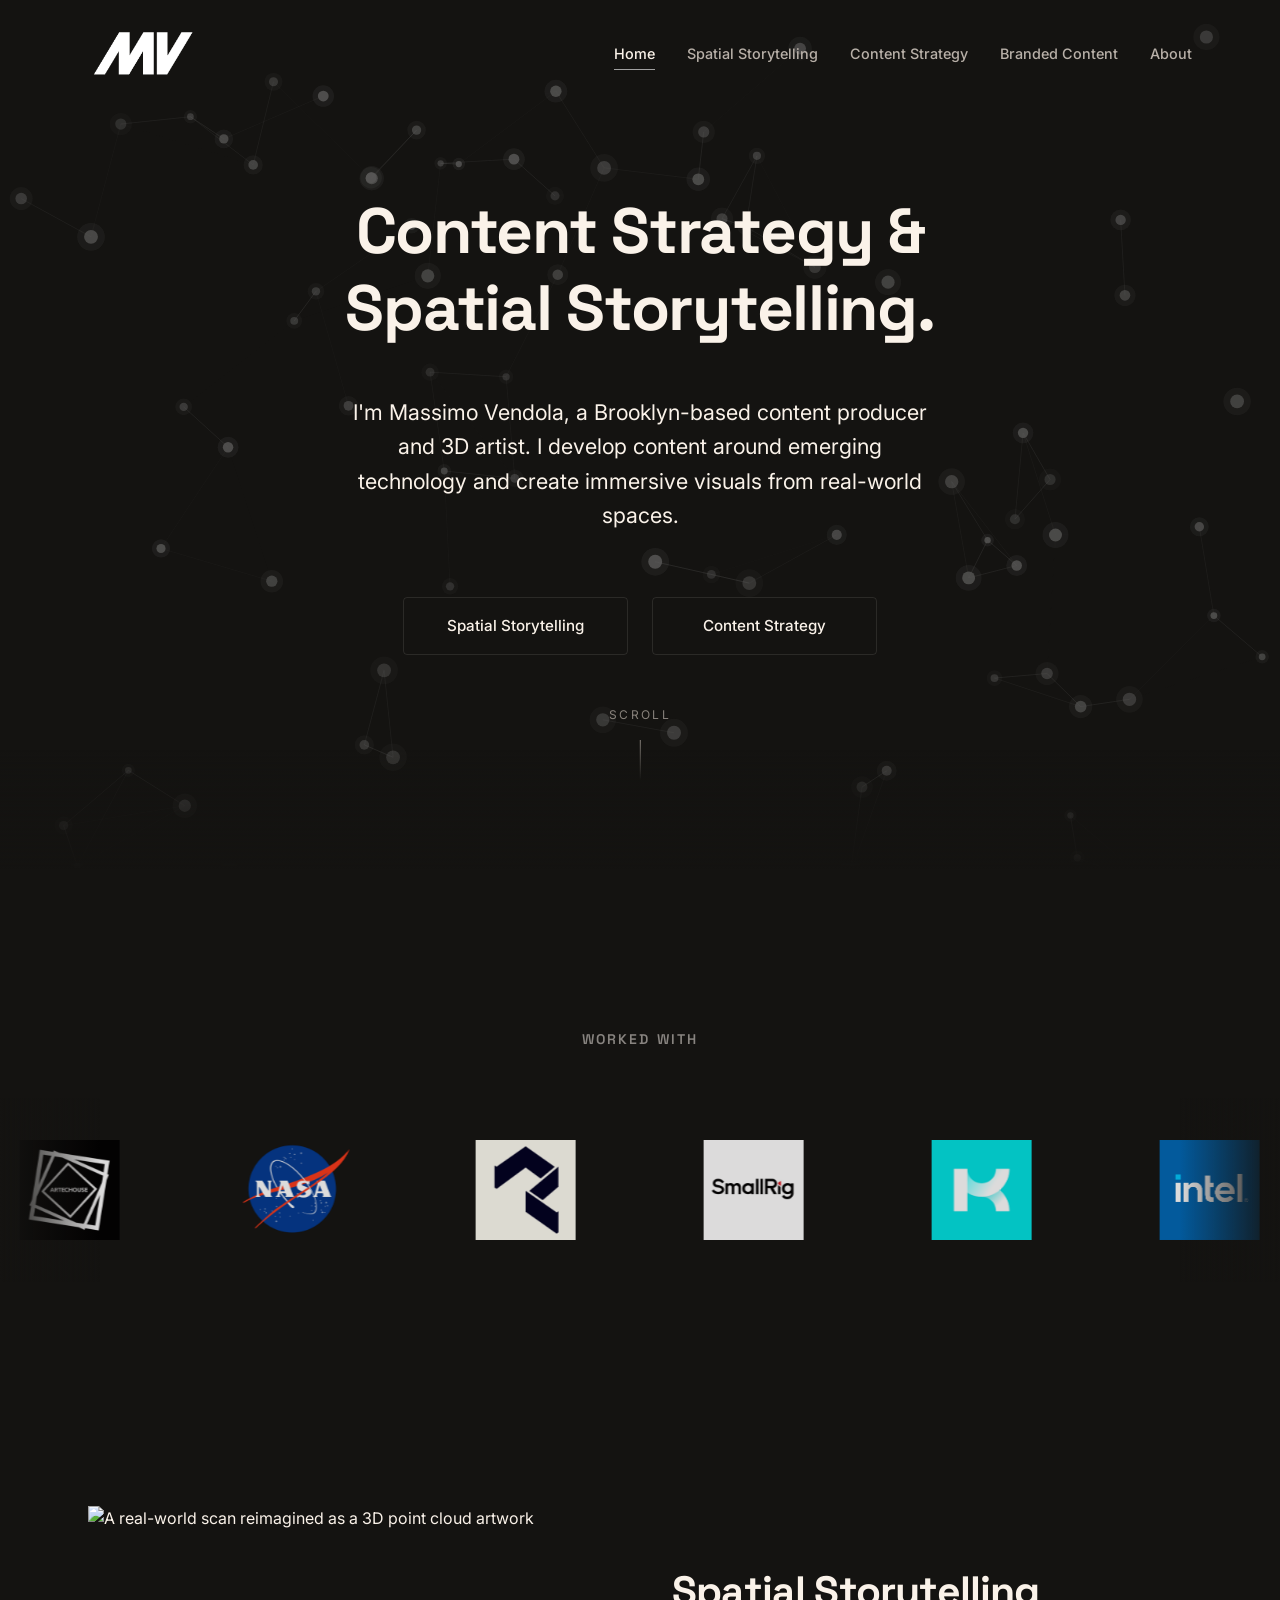
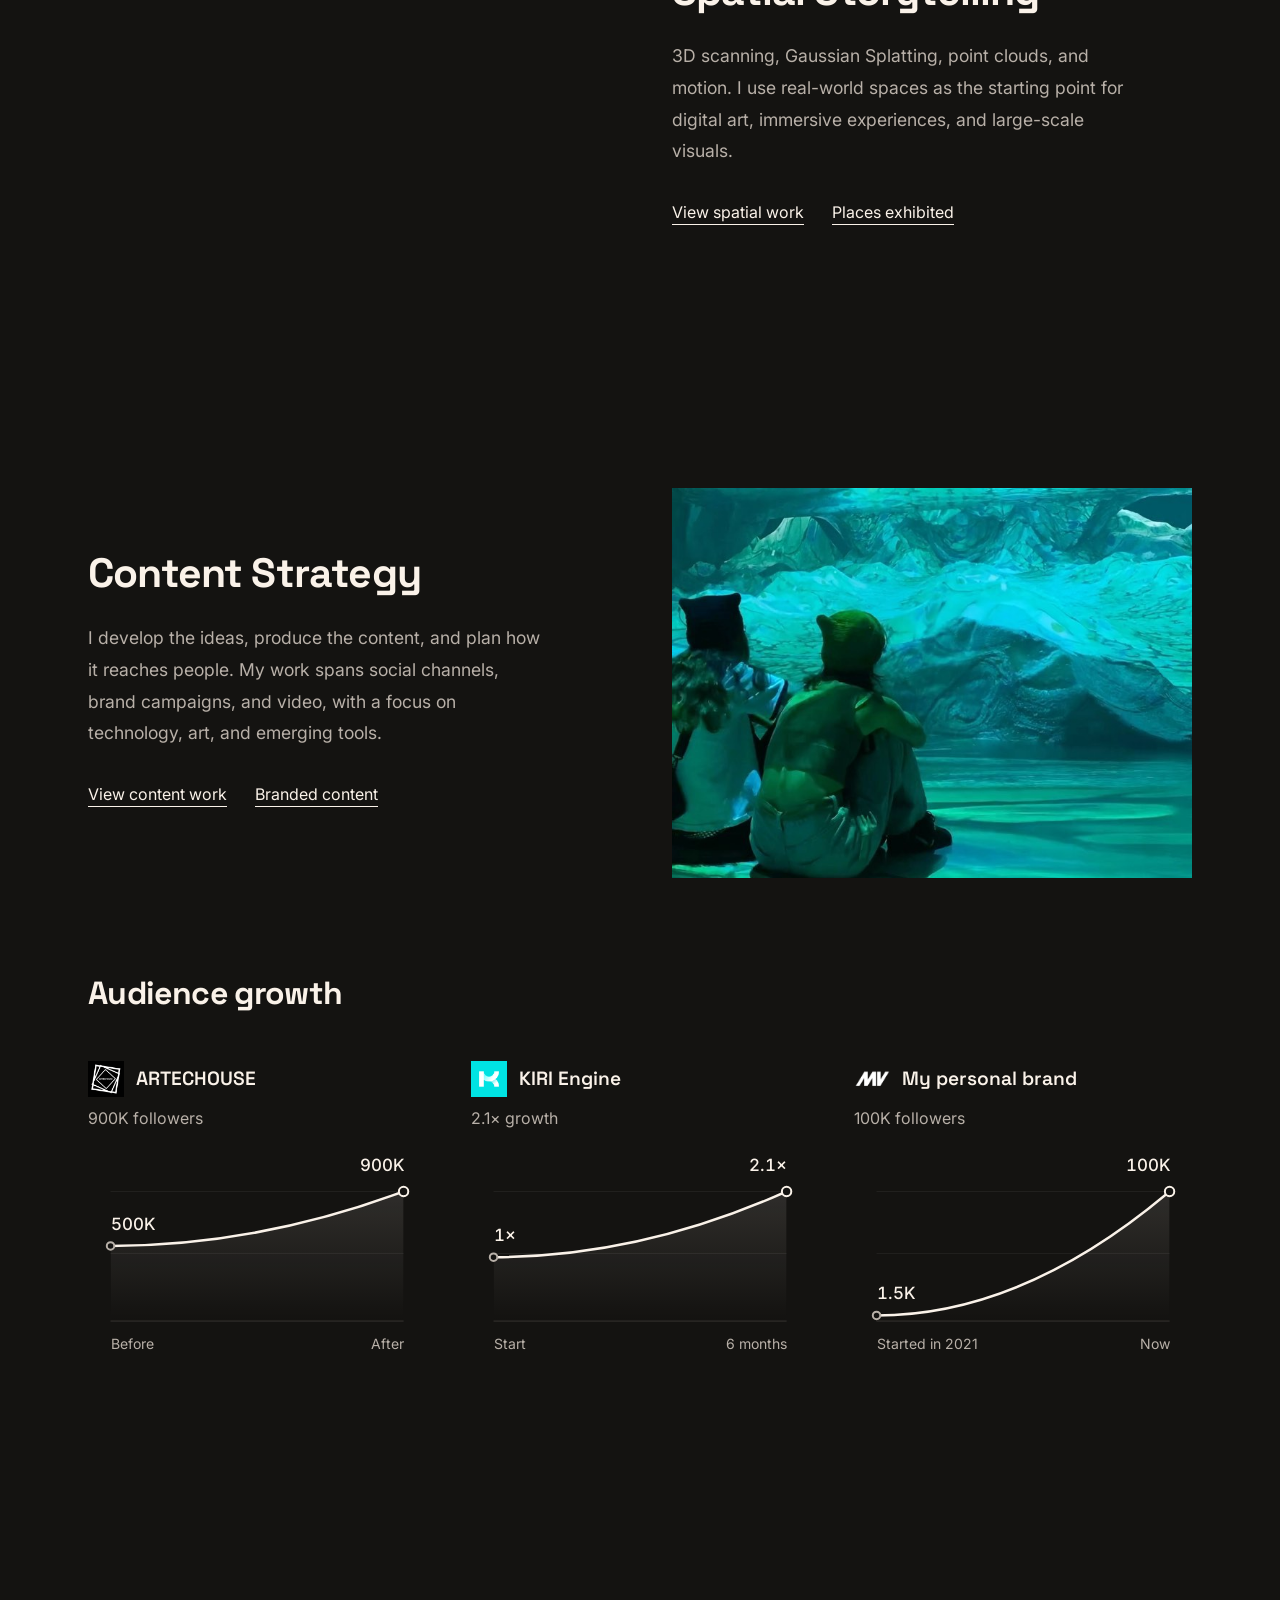
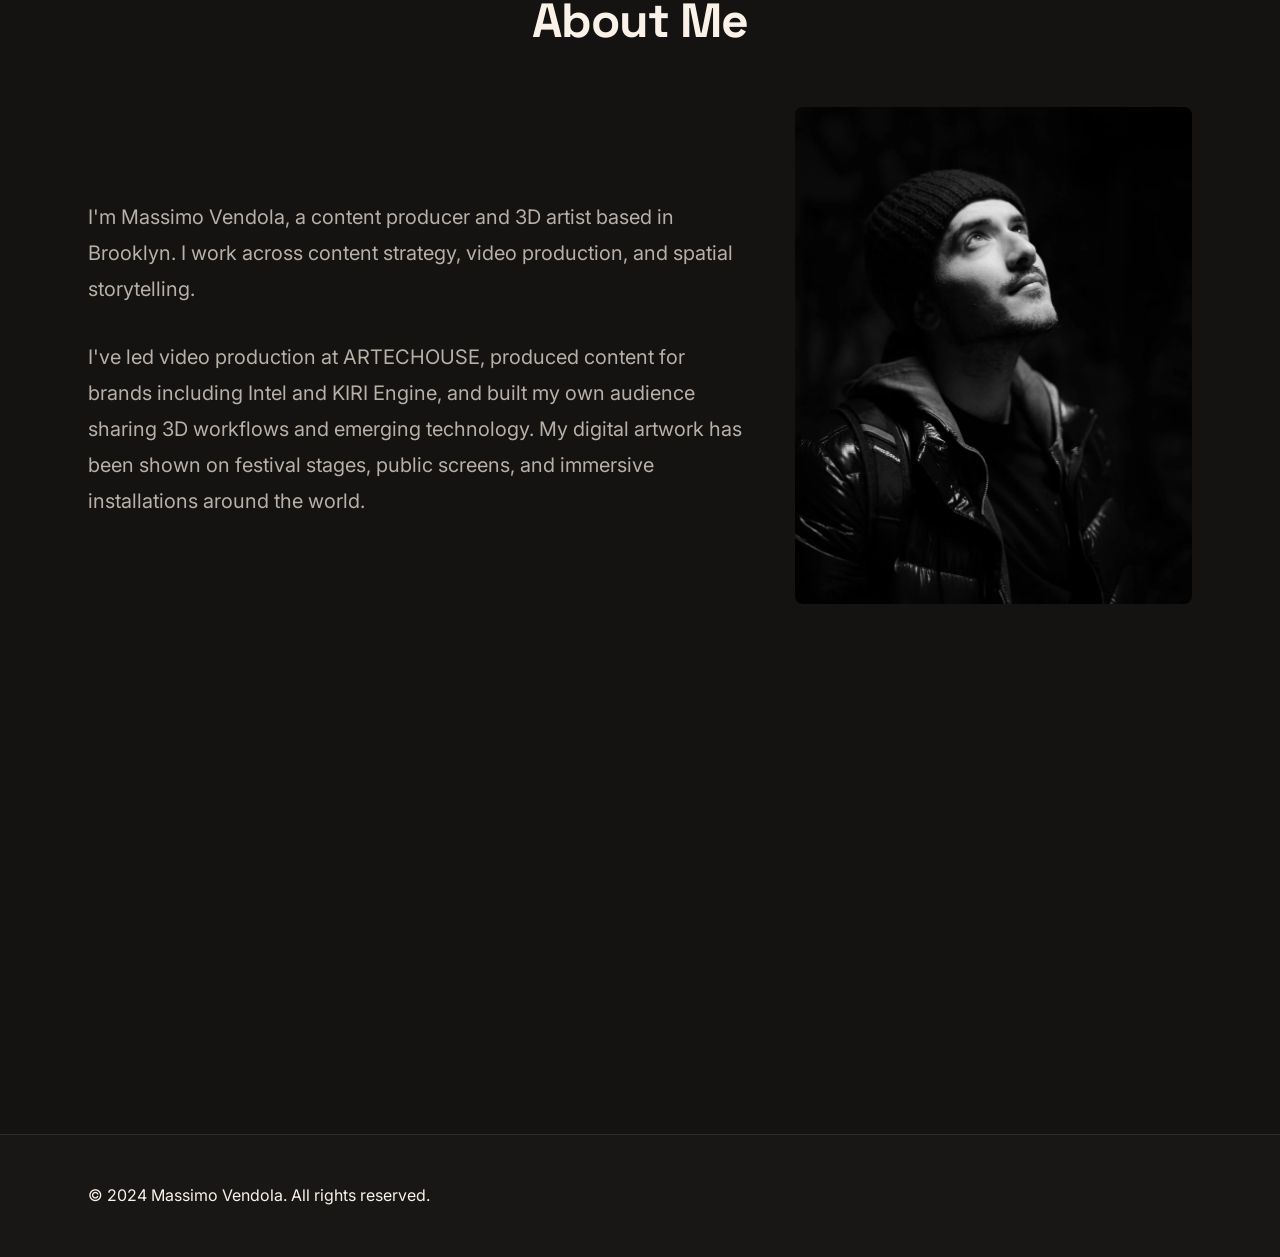
==== commit bf255efe: "Simplify audience growth results and update follower figures" ====
--- a/index.html
+++ b/index.html
@@ -16,7 +16,7 @@
     <link href="https://fonts.googleapis.com/css2?family=Inter:wght@400;500;600&family=Space+Grotesk:wght@600;700&display=swap" rel="stylesheet">
     <link rel="stylesheet" href="styles.css">
     <link rel="stylesheet" href="navigation.css?v=lines-1">
-    <link rel="stylesheet" href="refresh.css?v=spatial-signals-1">
+    <link rel="stylesheet" href="refresh.css?v=lean-results-1">
 </head>
 <body class="refresh-site site-navigation">
     <a href="#main" class="skip-link">Skip to content</a>
@@ -184,14 +184,14 @@
             </div>
             <a href="content-strategy.html" class="practice-image"><img src="assets/thumbnails/artechouse-reel-1.jpg" alt="Visitors at an ARTECHOUSE immersive exhibition, from my social content work" width="720" height="1280" loading="lazy"></a>
         </div>
-        <div class="container results-section" data-signal-group>
+        <div class="container results-section">
             <h2>Audience growth</h2>
             <div class="growth-charts">
                 <figure class="growth-chart" data-pulse-surface>
-                    <figcaption><div class="growth-heading"><div class="growth-brand"><img class="growth-logo" src="assets/Artechouse.jpg" alt="" width="40" height="40"><h3>ARTECHOUSE</h3></div><span class="growth-change">+82%</span></div><p>Instagram followers</p></figcaption>
+                    <figcaption><div class="growth-heading"><div class="growth-brand"><img class="growth-logo" src="assets/Artechouse.jpg" alt="" width="40" height="40"><h3>ARTECHOUSE</h3></div></div><p class="growth-summary">900K followers</p></figcaption>
                     <svg class="growth-svg" viewBox="0 0 360 220" role="img" aria-labelledby="home-artechouse-title home-artechouse-description">
-                        <title id="home-artechouse-title">ARTECHOUSE: 500K to 910K</title>
-                        <desc id="home-artechouse-description">Instagram followers. Before: 500K. After: 910K. The curve illustrates the reported start and end values; intermediate measurements are not shown.</desc>
+                        <title id="home-artechouse-title">ARTECHOUSE: 500K to 900K</title>
+                        <desc id="home-artechouse-description">Instagram followers grew from 500K to 900K.</desc>
                         <defs><linearGradient id="home-artechouse-fill" x1="0" y1="0" x2="0" y2="1"><stop offset="0%" stop-color="currentColor" stop-opacity="0.12"></stop><stop offset="100%" stop-color="currentColor" stop-opacity="0"></stop></linearGradient></defs>
                         <g class="growth-grid" aria-hidden="true"><path d="M24 42 H336 M24 108 H336"></path><path class="growth-baseline" d="M24 180 H336"></path></g>
                         <path class="growth-area" d="M24 100 Q180 100 336 42 L336 180 L24 180 Z" fill="url(#home-artechouse-fill)" aria-hidden="true"></path>
@@ -199,16 +199,15 @@
                         <circle class="growth-point growth-point-start" cx="24" cy="100" r="4" aria-hidden="true"></circle>
                         <g class="growth-current-pulse" transform="translate(336 42)" aria-hidden="true"><circle class="radial-ring" r="5"></circle><circle class="radial-ring radial-ring-echo" r="5"></circle></g>
                         <circle class="growth-point growth-point-end" cx="336" cy="42" r="5" aria-hidden="true"></circle>
-                        <g class="growth-values" aria-hidden="true"><text x="24" y="83">500K</text><text x="336" y="20" text-anchor="end">910K</text></g>
+                        <g class="growth-values" aria-hidden="true"><text x="24" y="83">500K</text><text x="336" y="20" text-anchor="end">900K</text></g>
                         <g class="growth-labels" aria-hidden="true"><text x="24" y="210">Before</text><text x="336" y="210" text-anchor="end">After</text></g>
                     </svg>
-                    <p class="chart-note">Grew the account as in-house video lead.</p>
                 </figure>
                 <figure class="growth-chart" data-pulse-surface>
-                    <figcaption><div class="growth-heading"><div class="growth-brand"><img class="growth-logo" src="assets/kiri.png" alt="" width="40" height="40"><h3>KIRI Engine</h3></div><span class="growth-change">+100%</span></div><p>Account growth over six months</p></figcaption>
+                    <figcaption><div class="growth-heading"><div class="growth-brand"><img class="growth-logo" src="assets/kiri.png" alt="" width="40" height="40"><h3>KIRI Engine</h3></div></div><p class="growth-summary">2.1× growth</p></figcaption>
                     <svg class="growth-svg" viewBox="0 0 360 220" role="img" aria-labelledby="home-kiri-title home-kiri-description">
-                        <title id="home-kiri-title">KIRI Engine: 1× to 2×</title>
-                        <desc id="home-kiri-description">Account growth over six months. Start: 1×. 6 months: 2×. The curve illustrates the reported start and end values; intermediate measurements are not shown.</desc>
+                        <title id="home-kiri-title">KIRI Engine: 1× to 2.1×</title>
+                        <desc id="home-kiri-description">Account following grew 2.1 times over six months, from 1× to 2.1×.</desc>
                         <defs><linearGradient id="home-kiri-fill" x1="0" y1="0" x2="0" y2="1"><stop offset="0%" stop-color="currentColor" stop-opacity="0.12"></stop><stop offset="100%" stop-color="currentColor" stop-opacity="0"></stop></linearGradient></defs>
                         <g class="growth-grid" aria-hidden="true"><path d="M24 42 H336 M24 108 H336"></path><path class="growth-baseline" d="M24 180 H336"></path></g>
                         <path class="growth-area" d="M24 112 Q180 112 336 42 L336 180 L24 180 Z" fill="url(#home-kiri-fill)" aria-hidden="true"></path>
@@ -216,16 +215,15 @@
                         <circle class="growth-point growth-point-start" cx="24" cy="112" r="4" aria-hidden="true"></circle>
                         <g class="growth-current-pulse" transform="translate(336 42)" aria-hidden="true"><circle class="radial-ring" r="5"></circle><circle class="radial-ring radial-ring-echo" r="5"></circle></g>
                         <circle class="growth-point growth-point-end" cx="336" cy="42" r="5" aria-hidden="true"></circle>
-                        <g class="growth-values" aria-hidden="true"><text x="24" y="95">1×</text><text x="336" y="20" text-anchor="end">2×</text></g>
+                        <g class="growth-values" aria-hidden="true"><text x="24" y="95">1×</text><text x="336" y="20" text-anchor="end">2.1×</text></g>
                         <g class="growth-labels" aria-hidden="true"><text x="24" y="210">Start</text><text x="336" y="210" text-anchor="end">6 months</text></g>
                     </svg>
-                    <p class="chart-note">Follower growth over six months. Relative audience size.</p>
                 </figure>
                 <figure class="growth-chart" data-pulse-surface>
-                    <figcaption><div class="growth-heading"><div class="growth-brand"><img class="growth-logo growth-logo-mv" src="assets/mv-logo.png" alt="" width="40" height="40"><h3>My personal brand</h3></div></div><p>Followers</p></figcaption>
+                    <figcaption><div class="growth-heading"><div class="growth-brand"><img class="growth-logo growth-logo-mv" src="assets/mv-logo.png" alt="" width="40" height="40"><h3>My personal brand</h3></div></div><p class="growth-summary">100K followers</p></figcaption>
                     <svg class="growth-svg" viewBox="0 0 360 220" role="img" aria-labelledby="home-personal-title home-personal-description">
-                        <title id="home-personal-title">My personal brand: 0 to 100K</title>
-                        <desc id="home-personal-description">Followers. Launch: 0. 100K milestone: 100K. The curve illustrates the reported start and end values; intermediate measurements are not shown.</desc>
+                        <title id="home-personal-title">My personal brand: 1.5K to 100K followers since 2021</title>
+                        <desc id="home-personal-description">Started my personal brand in 2021 with 1.5K followers and grew it to 100K.</desc>
                         <defs><linearGradient id="home-personal-fill" x1="0" y1="0" x2="0" y2="1"><stop offset="0%" stop-color="currentColor" stop-opacity="0.12"></stop><stop offset="100%" stop-color="currentColor" stop-opacity="0"></stop></linearGradient></defs>
                         <g class="growth-grid" aria-hidden="true"><path d="M24 42 H336 M24 108 H336"></path><path class="growth-baseline" d="M24 180 H336"></path></g>
                         <path class="growth-area" d="M24 174 Q180 174 336 42 L336 180 L24 180 Z" fill="url(#home-personal-fill)" aria-hidden="true"></path>
@@ -233,13 +231,11 @@
                         <circle class="growth-point growth-point-start" cx="24" cy="174" r="4" aria-hidden="true"></circle>
                         <g class="growth-current-pulse" transform="translate(336 42)" aria-hidden="true"><circle class="radial-ring" r="5"></circle><circle class="radial-ring radial-ring-echo" r="5"></circle></g>
                         <circle class="growth-point growth-point-end" cx="336" cy="42" r="5" aria-hidden="true"></circle>
-                        <g class="growth-values" aria-hidden="true"><text x="24" y="157">0</text><text x="336" y="20" text-anchor="end">100K</text></g>
-                        <g class="growth-labels" aria-hidden="true"><text x="24" y="210">Launch</text><text x="336" y="210" text-anchor="end">100K milestone</text></g>
+                        <g class="growth-values" aria-hidden="true"><text x="24" y="157">1.5K</text><text x="336" y="20" text-anchor="end">100K</text></g>
+                        <g class="growth-labels" aria-hidden="true"><text x="24" y="210">Started in 2021</text><text x="336" y="210" text-anchor="end">Now</text></g>
                     </svg>
-                    <p class="chart-note">Built from the ground up around technology and 3D.</p>
                 </figure>
             </div>
-            <div class="growth-footer"><p class="growth-method">Reported start and end values; curves are illustrative.</p><button class="signal-toggle" type="button" data-signal-toggle aria-pressed="false">Pause signals</button></div>
         </div>
     </section>
 
@@ -285,6 +281,6 @@
     <script src="particles.js"></script>
     <script src="navigation.js?v=lines-1"></script>
     <script src="script.js"></script>
-    <script src="refresh.js?v=spatial-signals-1"></script>
+    <script src="refresh.js?v=lean-results-1"></script>
 </body>
 </html>
--- a/refresh.css
+++ b/refresh.css
@@ -33,14 +33,7 @@
 .refresh-site .growth-logo { display: block; width: 36px; height: 36px; object-fit: contain; flex: 0 0 36px; }
 .refresh-site .growth-logo-mv { padding: 0.25rem 0; filter: brightness(0) invert(1); }
 .refresh-site .growth-chart .growth-brand h3 { margin: 0; line-height: 1.2; }
-.refresh-site .growth-method { margin-top: var(--space-lg); color: var(--text-secondary); font-size: 0.8rem; }
-.refresh-site .growth-footer { display: flex; align-items: center; justify-content: space-between; flex-wrap: wrap; gap: 0.5rem 1.5rem; margin-top: var(--space-lg); }
-.refresh-site .growth-footer .growth-method { margin-top: 0; }
-.signal-toggle { color: var(--text-secondary); font-size: 0.75rem; min-height: 44px; padding: 0.6rem 0; text-decoration: underline; text-underline-offset: 4px; }
-.signal-toggle:hover { color: var(--text-primary); }
-.signal-toggle:disabled { opacity: 0.5; cursor: default; }
 .refresh-site .growth-chart h3 { font-family: var(--font-heading); font-size: 1.2rem; font-weight: 600; margin-bottom: 0.45rem; }
-.refresh-site .growth-change { color: var(--text-primary); font-size: 0.85rem; font-variant-numeric: tabular-nums; }
 .refresh-site .growth-chart figcaption p, .refresh-site .chart-note { color: var(--text-secondary); font-size: 0.9rem; }
 .refresh-site .growth-chart figcaption p { min-height: 3.2em; }
 .refresh-site .growth-svg { display: block; width: 100%; height: auto; overflow: visible; color: var(--text-primary); }
@@ -114,3 +107,8 @@
 @media (max-width: 480px) {
     .refresh-site .hero-title { font-size: clamp(1.75rem, 8.2vw, 2rem); }
 }
+
+/* Keep content results concise while preserving the section label for assistive technology. */
+.refresh-site .visually-hidden { position: absolute; width: 1px; height: 1px; padding: 0; border: 0; overflow: hidden; clip-path: inset(50%); white-space: nowrap; }
+.refresh-site .content-results .growth-charts { margin-top: 0; }
+.refresh-site .growth-chart figcaption .growth-summary { min-height: 0; font-size: 1rem; }
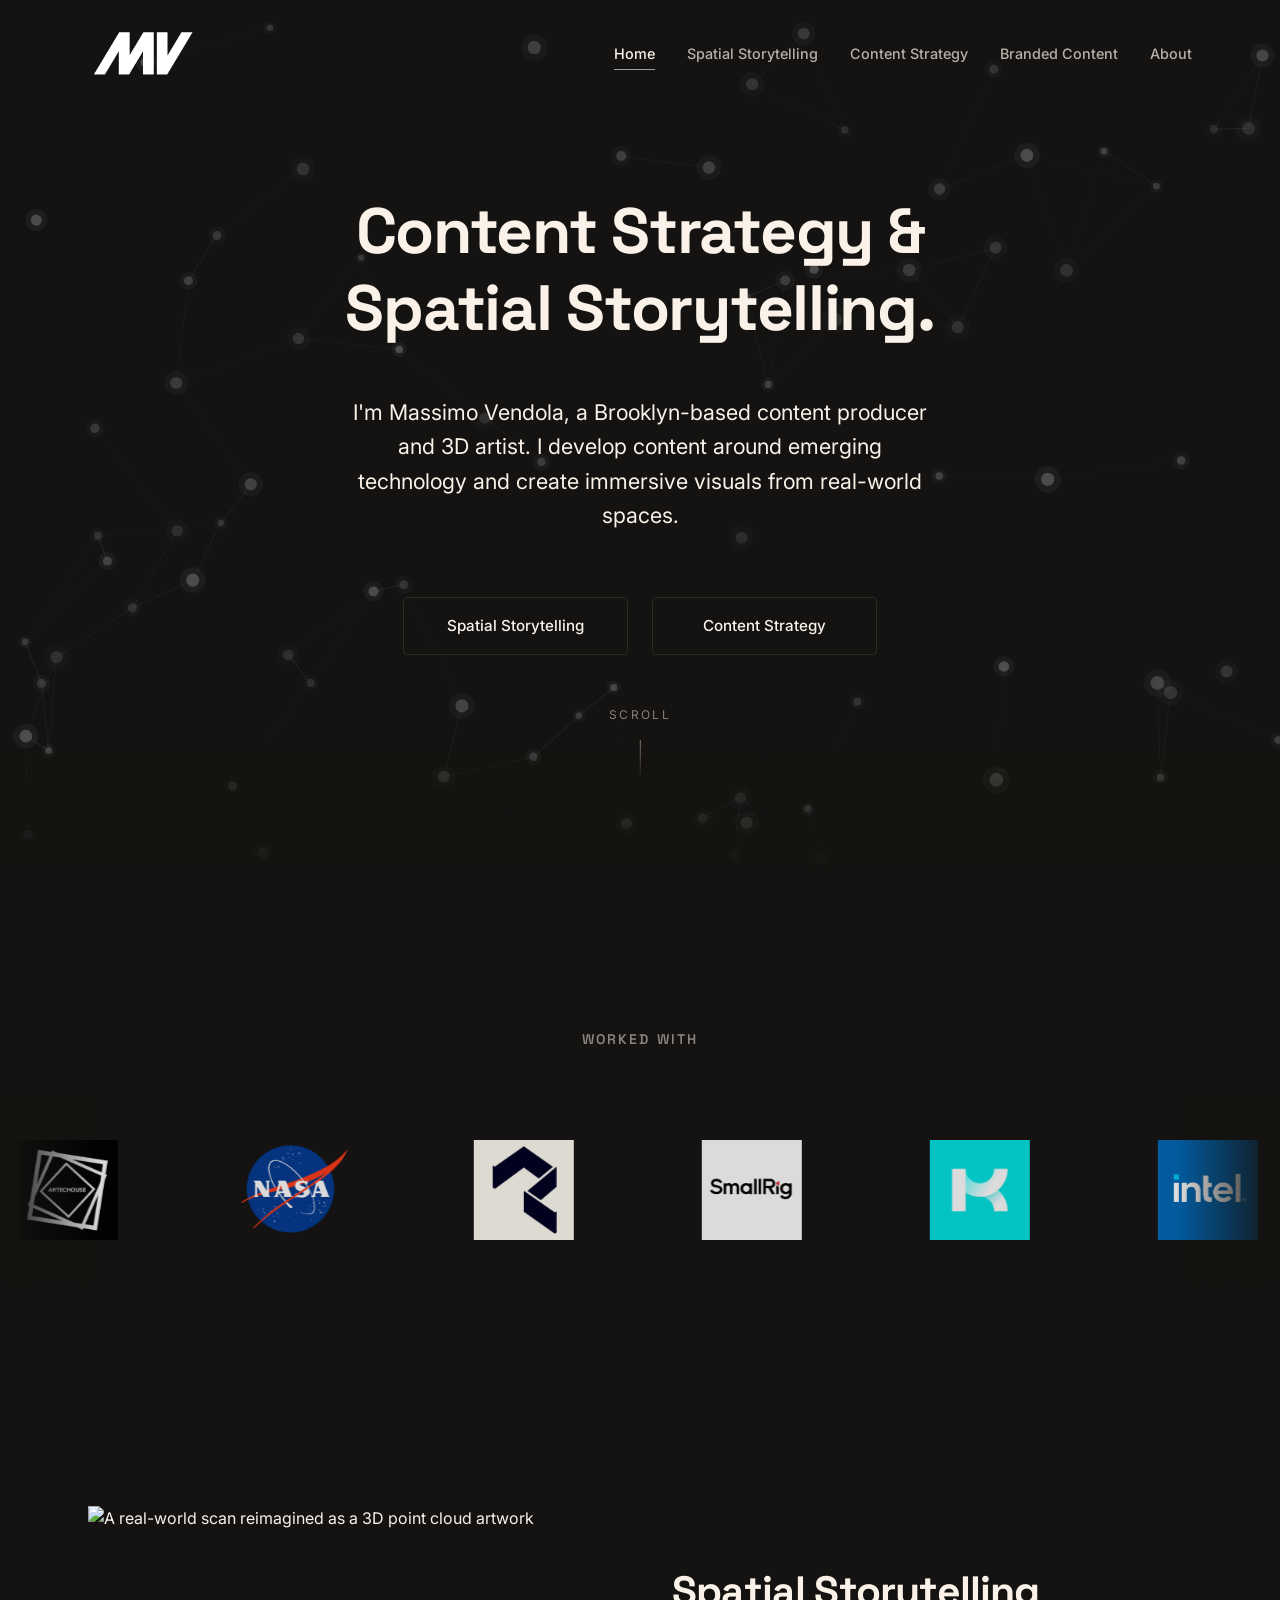
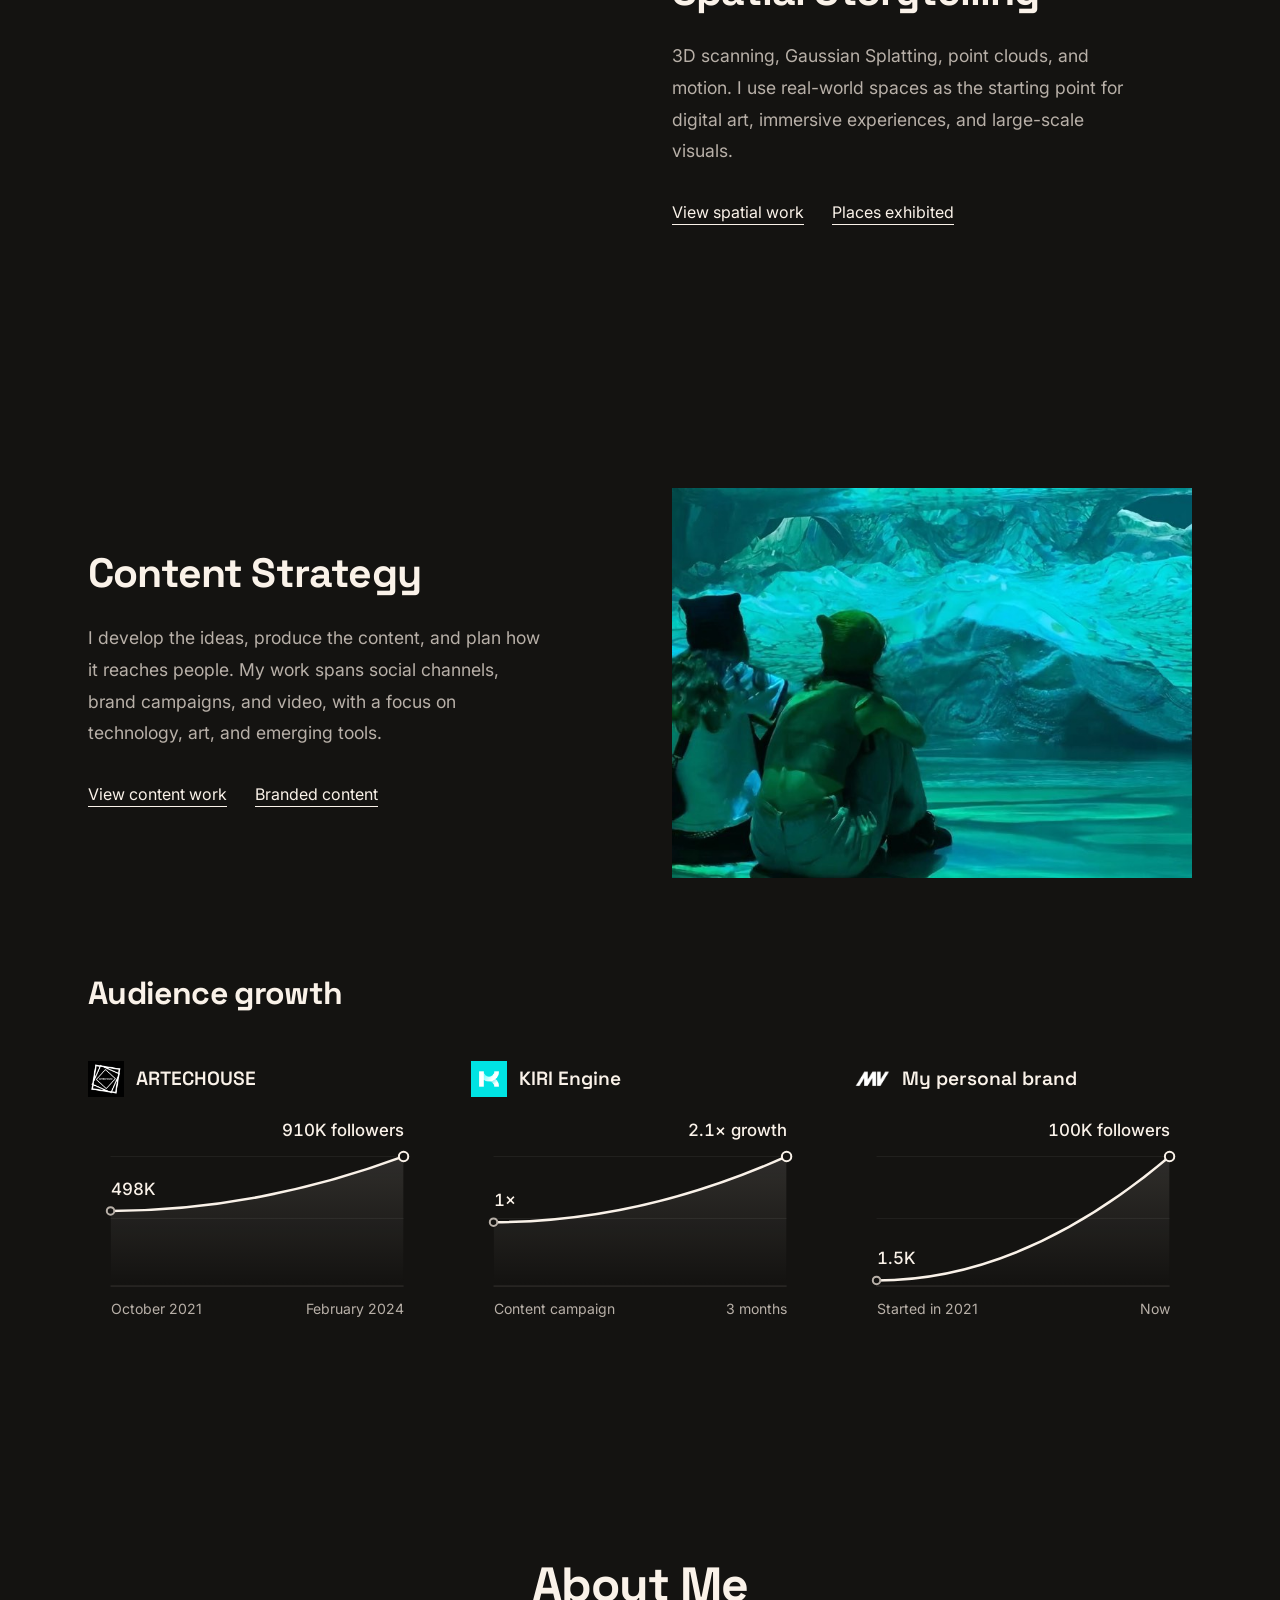
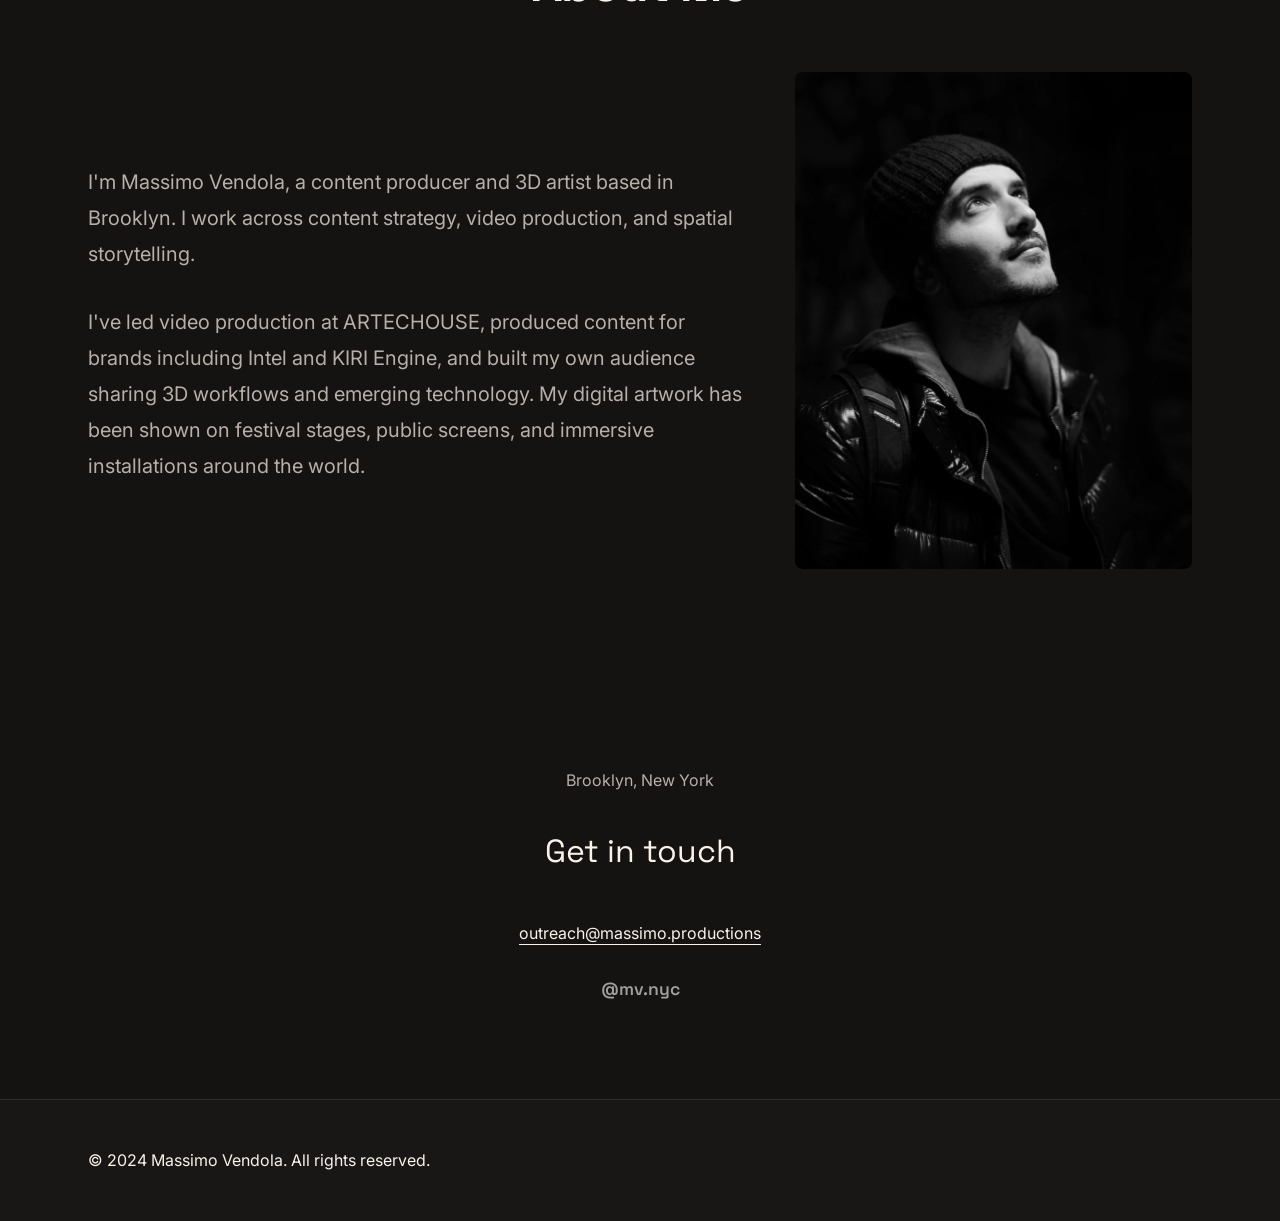
==== commit e2e0b351: "Refine growth chart endpoints and selected work presentation" ====
--- a/index.html
+++ b/index.html
@@ -16,7 +16,7 @@
     <link href="https://fonts.googleapis.com/css2?family=Inter:wght@400;500;600&family=Space+Grotesk:wght@600;700&display=swap" rel="stylesheet">
     <link rel="stylesheet" href="styles.css">
     <link rel="stylesheet" href="navigation.css?v=lines-1">
-    <link rel="stylesheet" href="refresh.css?v=lean-results-1">
+    <link rel="stylesheet" href="refresh.css?v=endpoint-results-1">
 </head>
 <body class="refresh-site site-navigation">
     <a href="#main" class="skip-link">Skip to content</a>
@@ -188,10 +188,10 @@
             <h2>Audience growth</h2>
             <div class="growth-charts">
                 <figure class="growth-chart" data-pulse-surface>
-                    <figcaption><div class="growth-heading"><div class="growth-brand"><img class="growth-logo" src="assets/Artechouse.jpg" alt="" width="40" height="40"><h3>ARTECHOUSE</h3></div></div><p class="growth-summary">900K followers</p></figcaption>
+                    <figcaption><div class="growth-heading"><div class="growth-brand"><img class="growth-logo" src="assets/Artechouse.jpg" alt="" width="40" height="40"><h3>ARTECHOUSE</h3></div></div></figcaption>
                     <svg class="growth-svg" viewBox="0 0 360 220" role="img" aria-labelledby="home-artechouse-title home-artechouse-description">
-                        <title id="home-artechouse-title">ARTECHOUSE: 500K to 900K</title>
-                        <desc id="home-artechouse-description">Instagram followers grew from 500K to 900K.</desc>
+                        <title id="home-artechouse-title">ARTECHOUSE: 498K to 910K</title>
+                        <desc id="home-artechouse-description">Instagram followers grew from 498K in October 2021 to 910K in February 2024 during my time as in-house video lead.</desc>
                         <defs><linearGradient id="home-artechouse-fill" x1="0" y1="0" x2="0" y2="1"><stop offset="0%" stop-color="currentColor" stop-opacity="0.12"></stop><stop offset="100%" stop-color="currentColor" stop-opacity="0"></stop></linearGradient></defs>
                         <g class="growth-grid" aria-hidden="true"><path d="M24 42 H336 M24 108 H336"></path><path class="growth-baseline" d="M24 180 H336"></path></g>
                         <path class="growth-area" d="M24 100 Q180 100 336 42 L336 180 L24 180 Z" fill="url(#home-artechouse-fill)" aria-hidden="true"></path>
@@ -199,15 +199,15 @@
                         <circle class="growth-point growth-point-start" cx="24" cy="100" r="4" aria-hidden="true"></circle>
                         <g class="growth-current-pulse" transform="translate(336 42)" aria-hidden="true"><circle class="radial-ring" r="5"></circle><circle class="radial-ring radial-ring-echo" r="5"></circle></g>
                         <circle class="growth-point growth-point-end" cx="336" cy="42" r="5" aria-hidden="true"></circle>
-                        <g class="growth-values" aria-hidden="true"><text x="24" y="83">500K</text><text x="336" y="20" text-anchor="end">900K</text></g>
-                        <g class="growth-labels" aria-hidden="true"><text x="24" y="210">Before</text><text x="336" y="210" text-anchor="end">After</text></g>
+                        <g class="growth-values" aria-hidden="true"><text x="24" y="83">498K</text><text x="336" y="20" text-anchor="end">910K followers</text></g>
+                        <g class="growth-labels" aria-hidden="true"><text x="24" y="210">October 2021</text><text x="336" y="210" text-anchor="end">February 2024</text></g>
                     </svg>
                 </figure>
                 <figure class="growth-chart" data-pulse-surface>
-                    <figcaption><div class="growth-heading"><div class="growth-brand"><img class="growth-logo" src="assets/kiri.png" alt="" width="40" height="40"><h3>KIRI Engine</h3></div></div><p class="growth-summary">2.1× growth</p></figcaption>
+                    <figcaption><div class="growth-heading"><div class="growth-brand"><img class="growth-logo" src="assets/kiri.png" alt="" width="40" height="40"><h3>KIRI Engine</h3></div></div></figcaption>
                     <svg class="growth-svg" viewBox="0 0 360 220" role="img" aria-labelledby="home-kiri-title home-kiri-description">
                         <title id="home-kiri-title">KIRI Engine: 1× to 2.1×</title>
-                        <desc id="home-kiri-description">Account following grew 2.1 times over six months, from 1× to 2.1×.</desc>
+                        <desc id="home-kiri-description">Account following grew 2.1 times over three months, from 1× to 2.1×.</desc>
                         <defs><linearGradient id="home-kiri-fill" x1="0" y1="0" x2="0" y2="1"><stop offset="0%" stop-color="currentColor" stop-opacity="0.12"></stop><stop offset="100%" stop-color="currentColor" stop-opacity="0"></stop></linearGradient></defs>
                         <g class="growth-grid" aria-hidden="true"><path d="M24 42 H336 M24 108 H336"></path><path class="growth-baseline" d="M24 180 H336"></path></g>
                         <path class="growth-area" d="M24 112 Q180 112 336 42 L336 180 L24 180 Z" fill="url(#home-kiri-fill)" aria-hidden="true"></path>
@@ -215,12 +215,12 @@
                         <circle class="growth-point growth-point-start" cx="24" cy="112" r="4" aria-hidden="true"></circle>
                         <g class="growth-current-pulse" transform="translate(336 42)" aria-hidden="true"><circle class="radial-ring" r="5"></circle><circle class="radial-ring radial-ring-echo" r="5"></circle></g>
                         <circle class="growth-point growth-point-end" cx="336" cy="42" r="5" aria-hidden="true"></circle>
-                        <g class="growth-values" aria-hidden="true"><text x="24" y="95">1×</text><text x="336" y="20" text-anchor="end">2.1×</text></g>
-                        <g class="growth-labels" aria-hidden="true"><text x="24" y="210">Start</text><text x="336" y="210" text-anchor="end">6 months</text></g>
+                        <g class="growth-values" aria-hidden="true"><text x="24" y="95">1×</text><text x="336" y="20" text-anchor="end">2.1× growth</text></g>
+                        <g class="growth-labels" aria-hidden="true"><text x="24" y="210">Content campaign</text><text x="336" y="210" text-anchor="end">3 months</text></g>
                     </svg>
                 </figure>
                 <figure class="growth-chart" data-pulse-surface>
-                    <figcaption><div class="growth-heading"><div class="growth-brand"><img class="growth-logo growth-logo-mv" src="assets/mv-logo.png" alt="" width="40" height="40"><h3>My personal brand</h3></div></div><p class="growth-summary">100K followers</p></figcaption>
+                    <figcaption><div class="growth-heading"><div class="growth-brand"><img class="growth-logo growth-logo-mv" src="assets/mv-logo.png" alt="" width="40" height="40"><h3>My personal brand</h3></div></div></figcaption>
                     <svg class="growth-svg" viewBox="0 0 360 220" role="img" aria-labelledby="home-personal-title home-personal-description">
                         <title id="home-personal-title">My personal brand: 1.5K to 100K followers since 2021</title>
                         <desc id="home-personal-description">Started my personal brand in 2021 with 1.5K followers and grew it to 100K.</desc>
@@ -231,7 +231,7 @@
                         <circle class="growth-point growth-point-start" cx="24" cy="174" r="4" aria-hidden="true"></circle>
                         <g class="growth-current-pulse" transform="translate(336 42)" aria-hidden="true"><circle class="radial-ring" r="5"></circle><circle class="radial-ring radial-ring-echo" r="5"></circle></g>
                         <circle class="growth-point growth-point-end" cx="336" cy="42" r="5" aria-hidden="true"></circle>
-                        <g class="growth-values" aria-hidden="true"><text x="24" y="157">1.5K</text><text x="336" y="20" text-anchor="end">100K</text></g>
+                        <g class="growth-values" aria-hidden="true"><text x="24" y="157">1.5K</text><text x="336" y="20" text-anchor="end">100K followers</text></g>
                         <g class="growth-labels" aria-hidden="true"><text x="24" y="210">Started in 2021</text><text x="336" y="210" text-anchor="end">Now</text></g>
                     </svg>
                 </figure>
--- a/refresh.css
+++ b/refresh.css
@@ -34,8 +34,6 @@
 .refresh-site .growth-logo-mv { padding: 0.25rem 0; filter: brightness(0) invert(1); }
 .refresh-site .growth-chart .growth-brand h3 { margin: 0; line-height: 1.2; }
 .refresh-site .growth-chart h3 { font-family: var(--font-heading); font-size: 1.2rem; font-weight: 600; margin-bottom: 0.45rem; }
-.refresh-site .growth-chart figcaption p, .refresh-site .chart-note { color: var(--text-secondary); font-size: 0.9rem; }
-.refresh-site .growth-chart figcaption p { min-height: 3.2em; }
 .refresh-site .growth-svg { display: block; width: 100%; height: auto; overflow: visible; color: var(--text-primary); }
 .refresh-site .growth-grid { fill: none; stroke: var(--text-primary); stroke-opacity: 0.07; stroke-width: 1; }
 .refresh-site .growth-grid .growth-baseline { stroke-opacity: 0.16; }
@@ -44,7 +42,6 @@
 .refresh-site .growth-point-start { stroke: var(--text-secondary); }
 .refresh-site .growth-values { fill: var(--text-primary); font-family: var(--font-body); font-size: 18px; font-weight: 500; font-variant-numeric: tabular-nums; }
 .refresh-site .growth-labels { fill: var(--text-secondary); font-family: var(--font-body); font-size: 15px; }
-.refresh-site .chart-note { margin-top: 1.25rem; line-height: 1.7; }
 .refresh-site.charts-ready .growth-line { stroke-dasharray: 1; }
 .refresh-site.charts-ready .growth-chart:not(.is-visible) .growth-line { stroke-dashoffset: 1; }
 .refresh-site.charts-ready .growth-chart:not(.is-visible) .growth-area { clip-path: inset(0 100% 0 0); }
@@ -83,7 +80,6 @@
 @media (max-width: 900px) {
     .refresh-site .growth-charts { grid-template-columns: minmax(0, 1fr); gap: var(--space-xl); }
     .refresh-site .growth-chart { max-width: 560px; }
-    .refresh-site .growth-chart figcaption p { min-height: 0; }
 }
 @media (max-width: 768px) {
     .refresh-site .hero { padding-top: 9rem; padding-bottom: 10rem; }
@@ -111,4 +107,18 @@
 /* Keep content results concise while preserving the section label for assistive technology. */
 .refresh-site .visually-hidden { position: absolute; width: 1px; height: 1px; padding: 0; border: 0; overflow: hidden; clip-path: inset(50%); white-space: nowrap; }
 .refresh-site .content-results .growth-charts { margin-top: 0; }
-.refresh-site .growth-chart figcaption .growth-summary { min-height: 0; font-size: 1rem; }
+
+/* Logos give the selected collaborations a consistent, quieter rhythm. */
+.refresh-site .content-projects-logos .content-project { grid-template-columns: minmax(0, 0.7fr) minmax(0, 1.3fr); }
+.refresh-site .content-project > .content-project-logo { width: 160px; height: 120px; aspect-ratio: auto; object-fit: contain; justify-self: center; }
+.refresh-site .content-project > .content-project-logo-mv { width: 180px; filter: brightness(0) invert(1); }
+.refresh-site .related-work-actions { display: flex; flex-wrap: wrap; justify-content: center; gap: 1rem; padding-top: var(--space-2xl); padding-bottom: var(--space-2xl); }
+.refresh-site .related-work-actions .btn { display: inline-flex; min-height: 52px; padding: 1rem 2rem; text-decoration: none; }
+@media (max-width: 768px) {
+    .refresh-site .content-projects-logos .content-project { grid-template-columns: minmax(0, 1fr); }
+    .refresh-site .content-project > .content-project-logo { width: 96px; height: 72px; justify-self: start; }
+    .refresh-site .content-project > .content-project-logo-mv { width: 120px; }
+}
+@media (max-width: 480px) {
+    .refresh-site .related-work-actions .btn { width: 100%; }
+}
